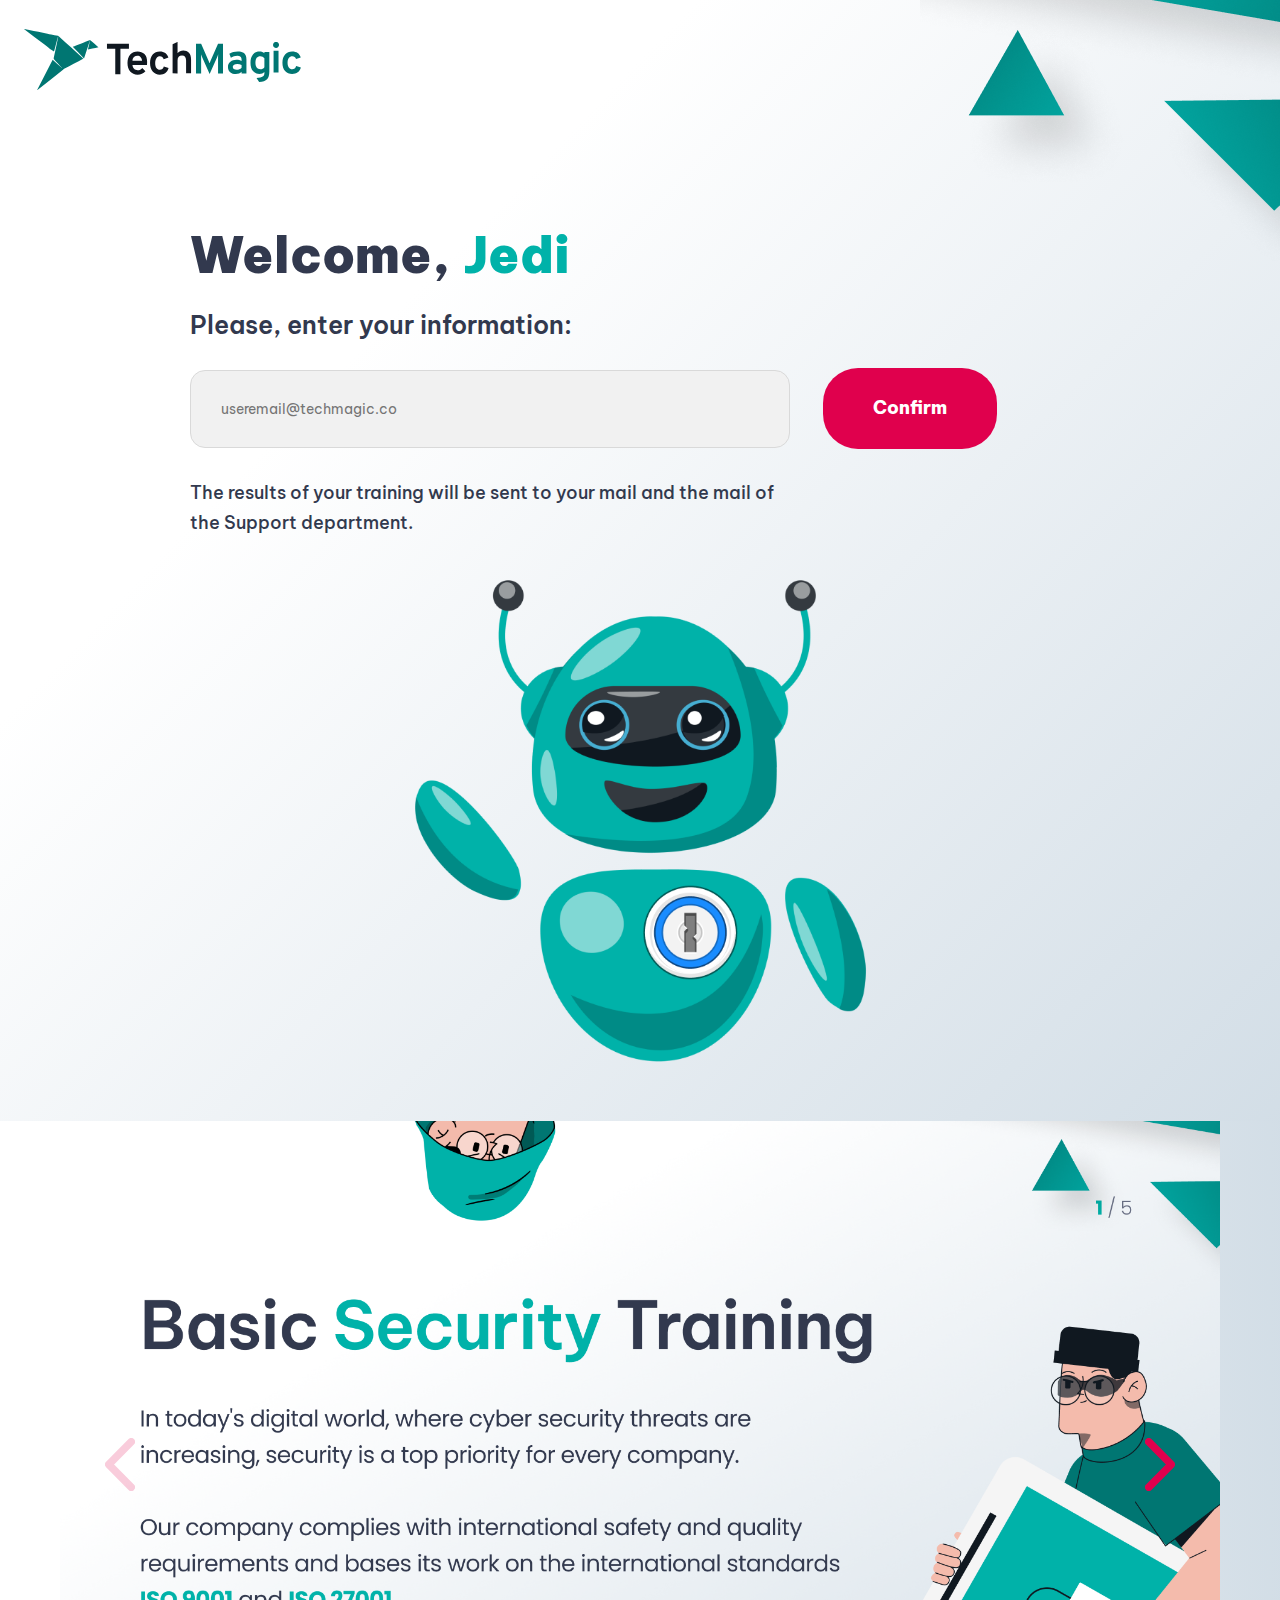
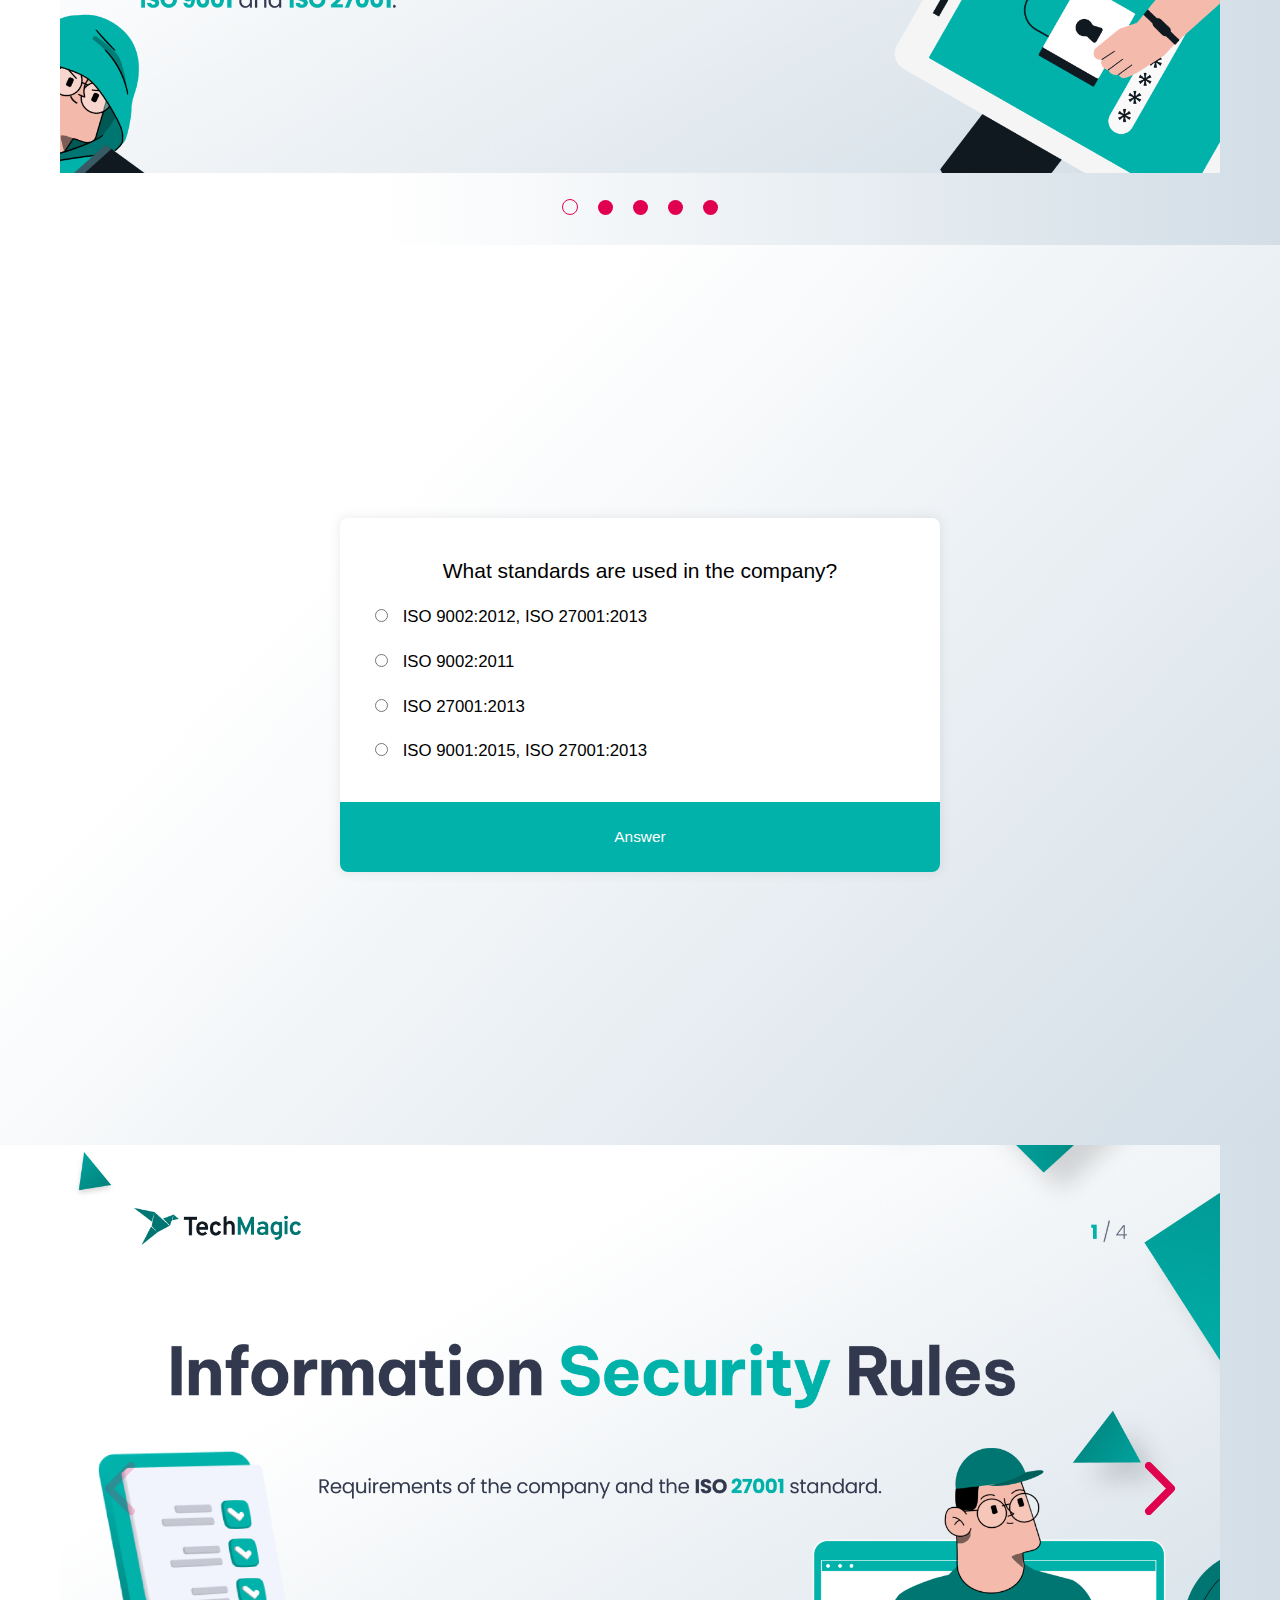
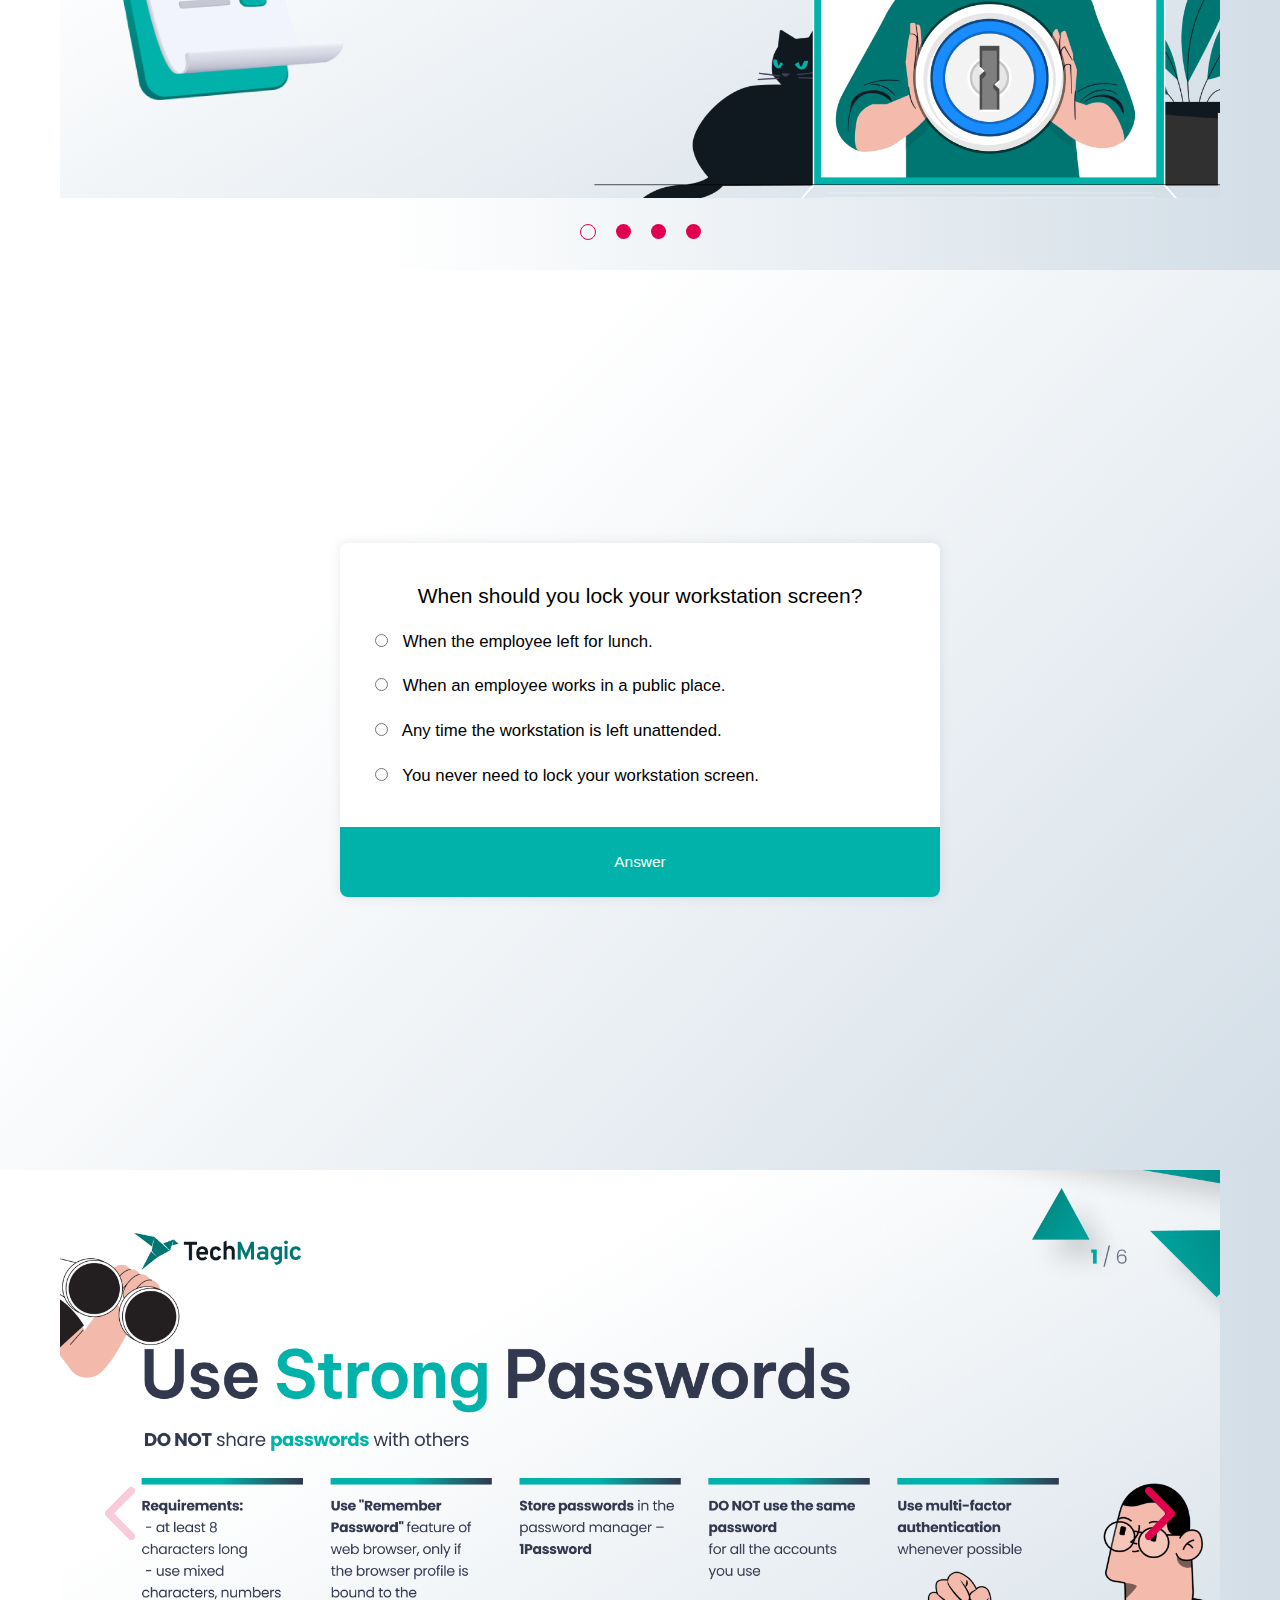
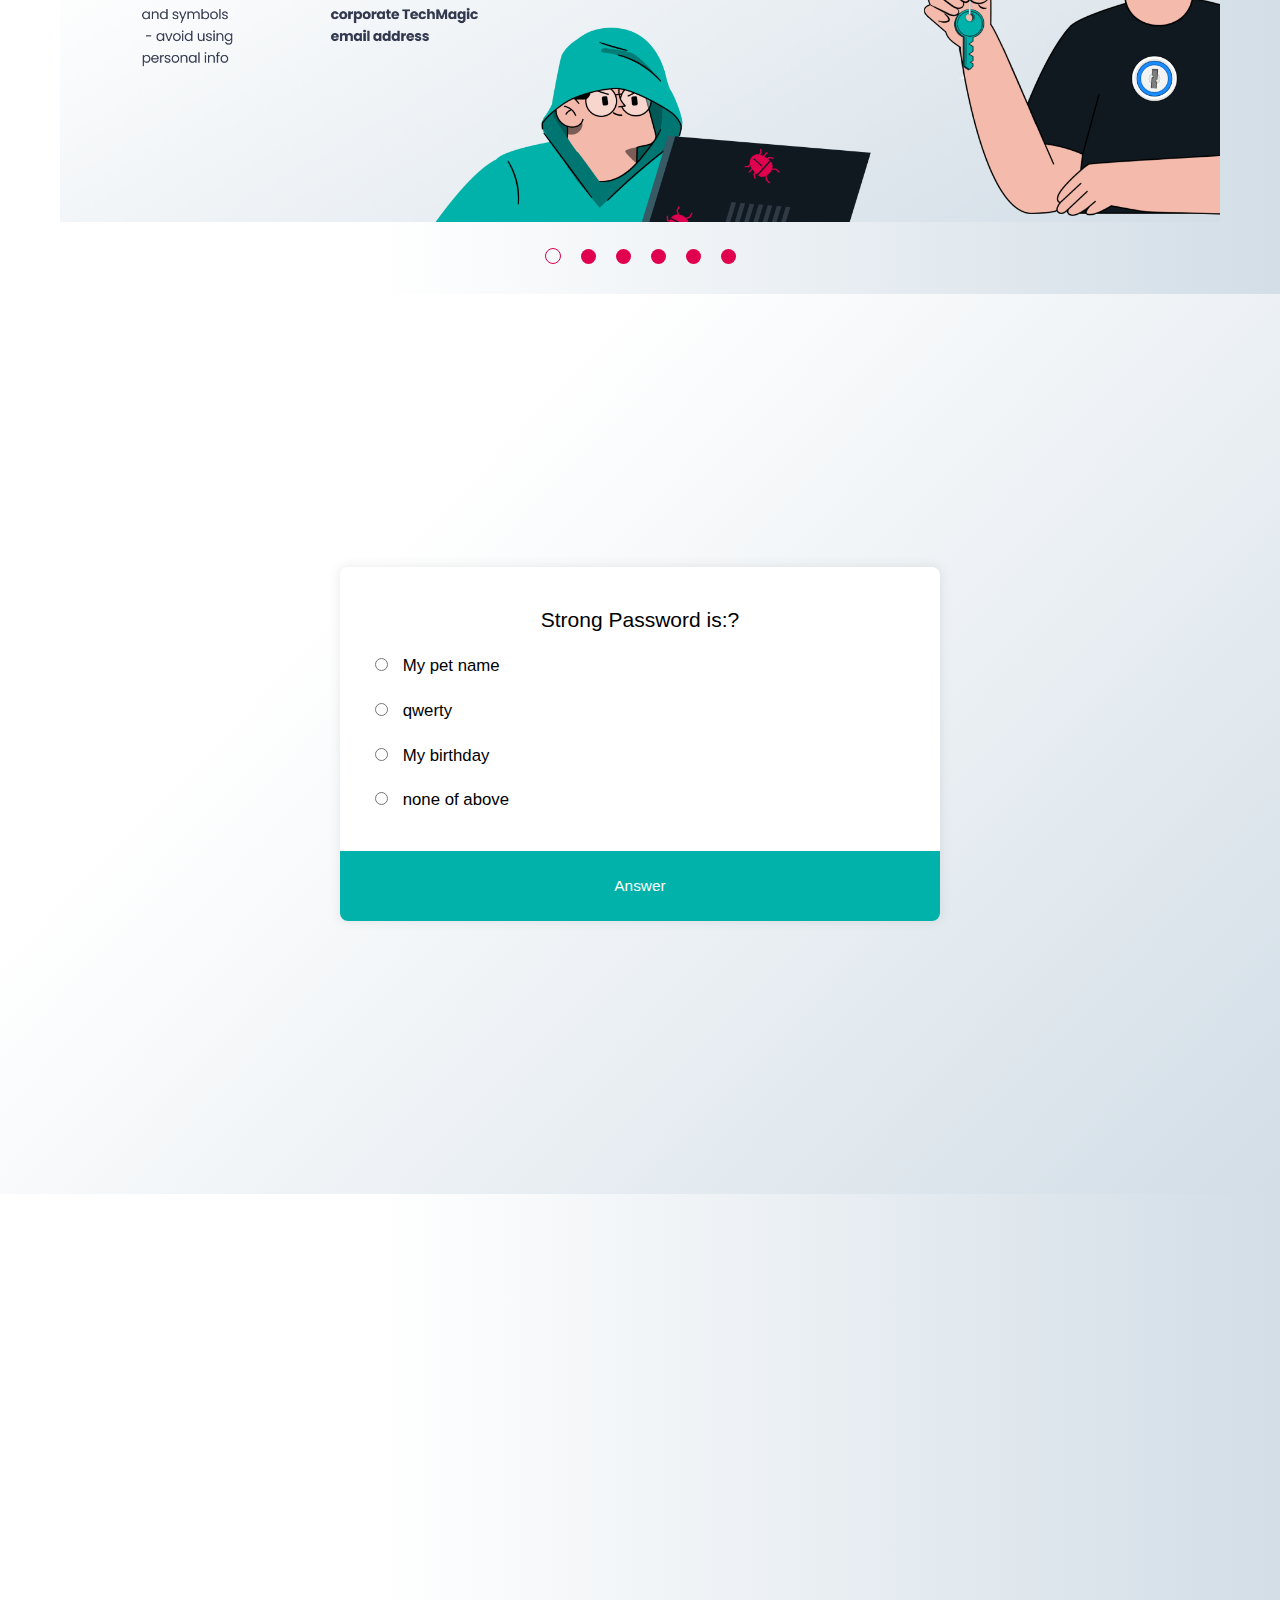
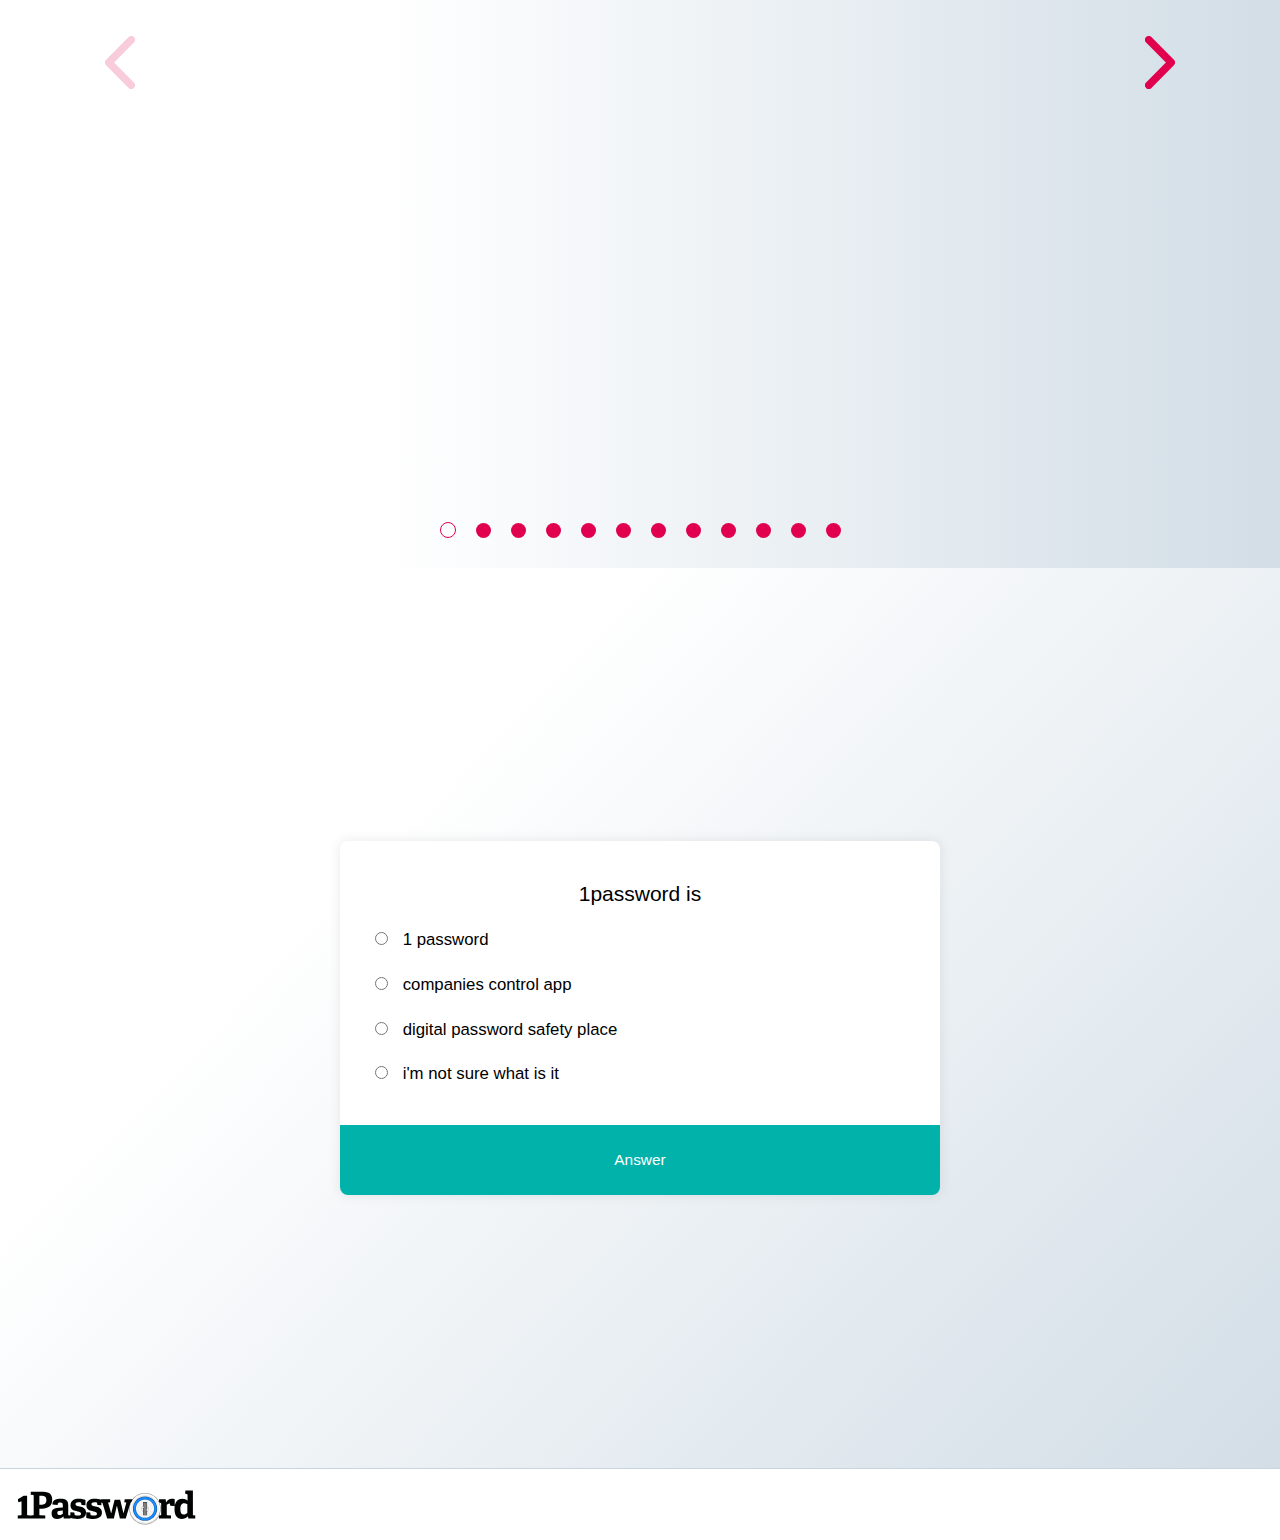
==== index.html @ 48c82f88 "added 1password section and quiz section" ====
<!DOCTYPE html>
<html lang="en">

<head>
  <meta charset="UTF-8">
  <meta name="viewport" content="width=device-width, initial-scale=1.0">
  <!-- <link rel="stylesheet" href="https://unpkg.com/swiper/swiper-bundle.min.css" /> -->
  <!-- <link rel="stylesheet" href="https://cdn.jsdelivr.net/npm/swiper@11/swiper-bundle.min.css" /> -->
  <link rel="stylesheet"
    href="https://fonts.googleapis.com/css2?family=Be+Vietnam+Pro:wght@200;400;600;700;800;900&display=swap">

  <link rel="stylesheet" href="css/normalize.css">
  <link rel="stylesheet" href="css/style.css">
  <title>Basic Security Training</title>
</head>

<body>
  <!-- <header></header> -->

  <section id="section1">
    <!-- Section 1 content goes here -->
    <div class="wrapper">

      <div class="header">
        <img class="logo" src="img/tmlogo.svg" alt="TechMagic logo">
      </div>

      <div class="section1_decor">
        <img class="element" src="img/elements/top_triangles.png" alt="triangle">
      </div>

      <div class="section1__info">

        <div class="section1_form">
          <div class="form__text">
            <h1 class="form__title">Welcome, <span class="form__green">Jedi</span></h1>

            <p class="form__info">Please, enter your information:</p>
          </div>


          <form>
            <!-- <label for="userInput">Enter something:</label> -->
            <input class="form_input" type="text" id="userInput" name="userInput" placeholder="useremail@techmagic.co"
              required>
            <button class="form_btn" type="submit">Confirm</button>

            <div class="form__text">
              <p class="form__info smaller">The results of your training will be sent to your mail and the mail of the
                Support
                department.</p>
            </div>

          </form>
        </div>

        <div class="section1_info_right">
          <img class="robot" src="img/elements/robot.png" alt="Robot">
        </div>

      </div>
    </div>
  </section>

  <section id="section2">
    <!-- Section 2 content goes here -->
    <div class="wrapper">
      <div class="slider">
        <div class="slider__item filter">
          <img data-lazy="img/sliderOne/1_Basic_Security_Training.png" alt="slide 1">
        </div>
        <div class="slider__item">
          <img data-lazy="img/sliderOne/2_BST_Standarts.png" alt="slide 2">
        </div>
        <div class="slider__item filter">
          <img data-lazy="img/sliderOne/3_BST_ISO_9001.png" alt="slide 3">
        </div>
        <div class="slider__item">
          <img data-lazy="img/sliderOne/4_BST_ISO_27001.png" alt="slide 4">
        </div>
        <div class="slider__item">
          <img data-lazy="img/sliderOne/5_BST_ManageEngine.png" alt="slide 5">
        </div>
      </div>
    </div>
  </section>

  <section id="section3">
    <!-- Section 3 content goes here -->

    <div class="section__quiz">
      <div class="quiz" id="quiz">

        <div class="quiz-header" id="header">
          <!-- Заголовок вопроса -->
          <h2 class="title">Loading the question...</h2>

          <!-- Результаты викторины -->
          <h2 class="title">%title%</h2>
          <h3 class="summary">%message%</h3>
          <p class="result">%result%</p>
        </div>

        <ul class="quiz-list" id="list">
          <li>
            <label>
              <input type="radio" class="answer" name="answer" />
              <span>Answer...</span>
            </label>
          </li>
          <li>
            <label>
              <input type="radio" class="answer" name="answer" />
              <span>Answer...</span>
            </label>
          </li>
        </ul>

        <button class="quiz-submit submit" id="submit">Answer</button>
      </div>
    </div>

  </section>

  <section id="section4">
    <!-- Section 4 content goes here -->
    <div class="wrapper">
      <div class="sliderTwo">
        <div class="sliderTwo__item filter">
          <img data-lazy="img/sliderTwo/6_BST_Information_Security_Rules.png" alt="slide 6">
        </div>
        <div class="sliderTwo__item">
          <img data-lazy="img/sliderTwo/7_BST_Workstation_Usage.png" alt="slide 7">
        </div>
        <div class="sliderTwo__item filter">
          <img data-lazy="img/sliderTwo/8_BST_Personal_Device_Usage.png" alt="slide 8">
        </div>
        <div class="sliderTwo__item">
          <img data-lazy="img/sliderTwo/9_BST_Software_Usage.png" alt="slide 9">
        </div>
      </div>
    </div>
  </section>

  <section id="section5">
    <!-- Section 5 content goes here -->

    <div class="section__quizTwo">
      <div class="quizTwo" id="quizTwo">

        <div class="quiz-headerTwo" id="headerTwo">
          <!-- Заголовок вопроса -->
          <h2 class="title">Loading the question...</h2>

          <!-- Результаты викторины -->
          <h2 class="titleTwo">%title%</h2>
          <h3 class="summaryTwo">%message%</h3>
          <p class="resultTwo">%result%</p>
        </div>

        <ul class="quiz-listTwo" id="listTwo">
          <li>
            <label>
              <input type="radio" class="answerTwo" name="answer" />
              <span>Answer...</span>
            </label>
          </li>
          <li>
            <label>
              <input type="radio" class="answerTwo" name="answer" />
              <span>Answer...</span>
            </label>
          </li>
        </ul>

        <button class="quiz-submitTwo submitTwo" id="submitTwo">Answer</button>
      </div>
    </div>
  </section>

  <section id="section6">
    <!-- Section 6 content goes here -->
    <div class="wrapper">
      <div class="sliderThree">
        <div class="sliderThree__item filter">
          <img data-lazy="img/sliderThree/10_BST_Use_Strong_Passwords.png" alt="slide 10">
        </div>
        <div class="sliderThree__item">
          <img data-lazy="img/sliderThree/11_BST_Internet_Usage.png" alt="slide 11">
        </div>
        <div class="sliderThree__item filter">
          <img data-lazy="img/sliderThree/12_BST_Email_Usage.png" alt="slide 12">
        </div>
        <div class="sliderThree__item">
          <img data-lazy="img/sliderThree/13_BST_Fishing.png" alt="slide 13">
        </div>
        <div class="sliderThree__item">
          <img data-lazy="img/sliderThree/14_BST_Information_Classification.png" alt="slide 14">
        </div>
        <div class="sliderThree__item">
          <img data-lazy="img/sliderThree/15_BST_Office&Infrastructure.png" alt="slide 15">
        </div>
      </div>
    </div>
  </section>

  <section id="section7">
    <!-- Section 7 content goes here -->
    <div class="section__quizThree">
      <div class="quizThree" id="quizThree">

        <div class="quiz-headerThree" id="headerThree">
          <!-- Заголовок вопроса -->
          <h2 class="title">Loading the question...</h2>

          <!-- Результаты викторины -->
          <h2 class="titleThree">%title%</h2>
          <h3 class="summaryThree">%message%</h3>
          <p class="resultThree">%result%</p>
        </div>

        <ul class="quiz-listThree" id="listThree">
          <li>
            <label>
              <input type="radio" class="answerThree" name="answer" />
              <span>Answer...</span>
            </label>
          </li>
          <li>
            <label>
              <input type="radio" class="answerThree" name="answer" />
              <span>Answer...</span>
            </label>
          </li>
        </ul>

        <button class="quiz-submitThree submitThree" id="submitThree">Answer</button>
      </div>
    </div>
  </section>

  <section id="section8">
    <!-- Section 8 content goes here -->

    <div class="wrapper">
      <div class="sliderFour">

        <!-- #1 -->
        <div class="sliderFour__item filter">
          <iframe src="https://www.youtube.com/embed/L77-5lylgKU?si=bC9bDBmqRgIVQ0De" title="YouTube video player"
            frameborder="0"
            allow="accelerometer; autoplay; clipboard-write; encrypted-media; gyroscope; picture-in-picture; web-share"
            allowfullscreen></iframe>
        </div>

        <!-- #2 -->
        <div class="sliderFour__item">
          <iframe src="https://www.youtube.com/embed/2DicCPKG9io?si=3bwRBSkvvQ14KCSp" title="YouTube video player"
            frameborder="0"
            allow="accelerometer; autoplay; clipboard-write; encrypted-media; gyroscope; picture-in-picture; web-share"
            allowfullscreen></iframe>
        </div>

        <!-- #3 -->
        <div class="sliderFour__item filter">
          <iframe src="https://www.youtube.com/embed/EgUTZ7FA3Qg?si=cvy8GzpwlFq60oMR" title="YouTube video player"
            frameborder="0"
            allow="accelerometer; autoplay; clipboard-write; encrypted-media; gyroscope; picture-in-picture; web-share"
            allowfullscreen></iframe>
        </div>

        <!-- #4 -->
        <div class="sliderFour__item">
          <iframe width="560" height="315" src="https://www.youtube.com/embed/5314hkcPOJk?si=m4DYyDV_gAB55jVJ"
            title="YouTube video player" frameborder="0"
            allow="accelerometer; autoplay; clipboard-write; encrypted-media; gyroscope; picture-in-picture; web-share"
            allowfullscreen></iframe>
        </div>

        <!-- #5 -->
        <div class="sliderFour__item">
          <iframe width="560" height="315" src="https://www.youtube.com/embed/UBV_yPQ_ERg?si=8Avr74PeHdN1GQea"
            title="YouTube video player" frameborder="0"
            allow="accelerometer; autoplay; clipboard-write; encrypted-media; gyroscope; picture-in-picture; web-share"
            allowfullscreen></iframe>
        </div>

        <!-- #6 -->
        <div class="sliderFour__item">
          <iframe width="560" height="315" src="https://www.youtube.com/embed/_nO1cFSwi9o?si=mT_mOe6BMoVkN0u-"
            title="YouTube video player" frameborder="0"
            allow="accelerometer; autoplay; clipboard-write; encrypted-media; gyroscope; picture-in-picture; web-share"
            allowfullscreen></iframe>
        </div>

        <!-- #7 -->
        <div class="sliderFour__item">
          <iframe width="560" height="315" src="https://www.youtube.com/embed/A89z1evew-w?si=kMcGN-Uf0TINwzA6"
            title="YouTube video player" frameborder="0"
            allow="accelerometer; autoplay; clipboard-write; encrypted-media; gyroscope; picture-in-picture; web-share"
            allowfullscreen></iframe>
        </div>

        <!-- #8 -->
        <div class="sliderFour__item">
          <iframe width="560" height="315" src="https://www.youtube.com/embed/uNEwpYXjzVw?si=9yM8hKHhklsrcEgr"
            title="YouTube video player" frameborder="0"
            allow="accelerometer; autoplay; clipboard-write; encrypted-media; gyroscope; picture-in-picture; web-share"
            allowfullscreen></iframe>
        </div>

        <!-- #9 -->
        <div class="sliderFour__item">
          <iframe width="560" height="315" src="https://www.youtube.com/embed/KezXbzRdYb8?si=YAvJ5WPWgmuIrvLd"
            title="YouTube video player" frameborder="0"
            allow="accelerometer; autoplay; clipboard-write; encrypted-media; gyroscope; picture-in-picture; web-share"
            allowfullscreen></iframe>
        </div>


        <!-- #10 -->
        <div class="sliderFour__item">
          <iframe width="560" height="315" src="https://www.youtube.com/embed/U-S9EMCc920?si=sAUTnugvRH9NRPlP"
            title="YouTube video player" frameborder="0"
            allow="accelerometer; autoplay; clipboard-write; encrypted-media; gyroscope; picture-in-picture; web-share"
            allowfullscreen></iframe>
        </div>

        <!-- #11 -->
        <div class="sliderFour__item">
          <iframe width="560" height="315" src="https://www.youtube.com/embed/JwgE3Mt-XDs?si=Hgh2Rn9ZscxAUinY"
            title="YouTube video player" frameborder="0"
            allow="accelerometer; autoplay; clipboard-write; encrypted-media; gyroscope; picture-in-picture; web-share"
            allowfullscreen></iframe>
        </div>

        <!-- #12 -->
        <div class="sliderFour__item">
          <iframe width="560" height="315" src="https://www.youtube.com/embed/EPhPvPbVVCo?si=LPGqrf4RMmDcDd4b"
            title="YouTube video player" frameborder="0"
            allow="accelerometer; autoplay; clipboard-write; encrypted-media; gyroscope; picture-in-picture; web-share"
            allowfullscreen></iframe>
        </div>

      </div>
    </div>
  </section>

  <section id="section9">
    <!-- Section 9 content goes here -->
    <div class="section__quizFour">
      <div class="quizFour" id="quizFour">

        <div class="quiz-headerFour" id="headerFour">
          <!-- Заголовок вопроса -->
          <h2 class="title">Loading the question...</h2>

          <!-- Результаты викторины -->
          <h2 class="titleFour">%title%</h2>
          <h3 class="summaryFour">%message%</h3>
          <p class="resultFour">%result%</p>
        </div>

        <ul class="quiz-listFour" id="listFour">
          <li>
            <label>
              <input type="radio" class="answerFour" name="answer" />
              <span>Answer...</span>
            </label>
          </li>
          <li>
            <label>
              <input type="radio" class="answerFour" name="answer" />
              <span>Answer...</span>
            </label>
          </li>
        </ul>

        <button class="quiz-submitFour submitFour" id="submitFour">Answer</button>
      </div>
    </div>
  </section>

  <section id="section10">
    <!-- Section 10 content goes here -->
  </section>

  <footer>
    <div class="container">
      <div class="footer">
        <img class="passwordlogo" src="img/1password_logo.svg" alt="1password logo">
      </div>
    </div>

  </footer>


  <!-- Подключаем jQuery -->
  <script src="https://code.jquery.com/jquery-3.4.1.min.js"></script>
  <!-- Подключаем слайдер Slick -->
  <script src="js/slick.min.js"></script>
  <!-- Подключаем файл скриптов -->
  <script src="js/quiz.js"></script>
  <script src="js/quizTwo.js"></script>
  <script src="js/quizThree.js"></script>
  <script src="js/quizFour.js"></script>
  <script src="js/script.js"></script>
  <!-- <script src="js/main.js"></script> -->
</body>

</html>
---- css/style.css ----
/* @import url("https://fonts.googleapis.com/css2?family=Noto+Sans:wght@400;700&display=swap"); */

/*Обнуление*/
*,
*:before,
*:after {
  padding: 0;
  margin: 0;
  border: 0;
  box-sizing: border-box;
}

/*Стили для демонстрации*/
html,
body {
  height: 100%;
  background-color: #333;
  font-family: Arial, "Helvetica Neue", Helvetica, sans-serif;
  color: #fff;
  font-size: 25px;
}

.wrapper {
  height: 100%;
  /* padding: 50px; */
  /* display: flex;
    justify-content: center;
    align-items: center; */
}


/* Обнулення */

*,
*::before,
*::after {
  padding: 0;
  margin: 0;
  border: 0;
  box-sizing: border-box;
}

a {
  text-decoration: none;
}

ul,
ol,
li {
  list-style: none;
}

img {
  vertical-align: top;
}

h1,
h2,
h3,
h4,
h5,
h6 {
  font-weight: inherit;
  font-size: inherit;
}

html,
body {
  height: 100%;
  line-height: 1;
  font-size: 14px;
  background-color: #fff;
  /* font-family: Arial, "Helvetica Neue", Helvetica, sans-serif; */
  font-family: 'Be Vietnam Pro', sans-serif;
}


.wrapper {
  /* padding: 30px; */
  min-height: 100%;
}


/* .wrapper {
  max-width: 1200px;
  width: 100%;
  margin: 0 auto;
} */



.header {
  margin-bottom: 100px;
}

.logo {
  width: 301px;
  height: 76px;
}

#section1 {
  position: relative;
  min-height: 100vh;

  /* height: 100%; */
  padding: 20px 20px 50px 20px;
  margin: 0 auto;
  /* background-color: #f0f0f0; */
  background: linear-gradient(134deg, #FFF 29.52%, #C7D5E0 118.05%);
}

#section2,
#section4,
#section6,
#section8 {
  background: linear-gradient(90deg, #FFF 29.52%, #C7D5E0 118.05%);
  padding-bottom: 30px;
}

.section1_decor {
  position: absolute;
  top: 0;
  right: 0;
  max-width: 360px;
  height: 261px
}

.section1__info {
  /* padding-top: 30px; */
  display: flex;
  justify-content: space-around;
  flex-wrap: wrap;
  min-height: 100%;
  /* padding-bottom: 50px; */

}

.section1_info_right {
  max-width: 460px;
  width: 100%;
  /* height: 100%; */
}

.section1_form {
  max-width: 900px;
  width: 100%;
  /* margin-bottom: 20px; */
}

.robot {
  width: 100%;
  height: 100%;
  object-fit: cover;
}

.form__text {
  font-size: 50px;
  font-family: 'Be Vietnam Pro', sans-serif;
  font-weight: 900;
  color: #32394E;
  margin-bottom: 30px;
}

.form__info {
  font-size: 25px;
  font-weight: 600;
  color: #32394E;
  max-width: 700px;
}

.form__green {
  color: #00B2A9;
}

.form_input {
  max-width: 600px;
  width: 100%;
  padding: 30px 30px;
  background-color: #F1F1F1;
  border: 1px solid #D9D9D9;
  border-radius: 15px;
  margin-right: 30px;
  margin-bottom: 30px;
}

.form_btn {
  background-color: #E0004D;
  color: #fff;
  padding: 30px 50px;
  border-radius: 35px;
  border: none;
  font-weight: 800;
  font-size: 18px;
}

.form_btn:hover {
  cursor: pointer;
}

.smaller {
  font-size: 18px;
  line-height: 30px;
  font-weight: 500;
  color: #32394E;
  max-width: 600px;
}

footer {
  border-top: 1px solid #C7D5E0;
}

.passwordlogo {
  width: 213px;
  height: 71px;
}


@media (max-width:767px) {
  .wrapper {
    padding: 50px 10px;
  }
}

/* Основные стили */

/* Слайдер */
.slick-slider {
  min-width: 0;
}

/* Ограничивающая оболочка */
.slick-list {
  overflow: hidden;
}

/* Лента слайдов */
.slick-track {
  display: flex;
  align-items: flex-start;
  margin-bottom: 12px;
}

/* Слайд */
.slick-slide {
  margin-bottom: 10px;
}

/* Слайд активный */
.slick-slide.slick-active {}

/* Слайд основной */
.slick-slide.slick-current {}

/* Слайд по центру */
.slick-slide.slick-center {}

/* Стрелка */
.slick-arrow {}

/* Стрелка влево */
.slick-arrow.slick-prev {}

/* Стрелка вправо */
.slick-arrow.slick-next {}

/* Стрелка не активная */
.slick-arrow.slick-disabled {}

/* Точки */
.slick-dots {}

.slick-dots li {}

.slick-dots button {}

/* Конкретный слайдер .slider*/
.slider {
  position: relative;
  padding: 0px 60px;
}

@media (max-width:767px) {
  .slider {
    padding: 0px 40px;
  }
}


.slider .slick-arrow {
  position: absolute;
  top: 50%;
  margin: -30px 0px 0px 0px;
  z-index: 10;
  font-size: 0;
  width: 30px;
  height: 60px;
}

.slider .slick-arrow.slick-prev {
  left: 105px;
  background: url('../img/sl-arrow_l.svg') 0 0 / 100% no-repeat;
}

.slider .slick-arrow.slick-next {
  right: 105px;
  background: url('../img/sl-arrow_r.svg') 0 0 / 100% no-repeat;
}

.slider .slick-arrow.slick-disabled {
  opacity: 0.2;
}


.slider .slick-dots {
  display: flex;
  align-items: center;
  justify-content: center;
}


.slider .slick-dots li {
  list-style: none;
  margin: 0px 10px;
}


.slider .slick-dots button {
  font-size: 0;
  width: 15px;
  height: 15px;
  background-color: #E0004D;
  border-radius: 50%;
}


.slider .slick-dots li.slick-active button {
  background-color: transparent;
  width: 16px;
  height: 16px;
  border: 1px solid #E0004D;
}

.slider__item {
  /* padding: 0px 15px; */
  /* transition: all 0.3s ease 0s; */
  text-align: center;
}


.slider__item img {
  max-width: 100%;
}

.slider__item.slick-center {}




/* Конкретный слайдер .sliderTwo*/
.sliderTwo {
  position: relative;
  padding: 0px 60px;
}

@media (max-width:767px) {
  .sliderTwo {
    padding: 0px 40px;
  }
}


.sliderTwo .slick-arrow {
  position: absolute;
  top: 50%;
  margin: -30px 0px 0px 0px;
  z-index: 10;
  font-size: 0;
  width: 30px;
  height: 60px;
}

.sliderTwo .slick-arrow.slick-prev {
  left: 105px;
  background: url('../img/sl-arrow_l.svg') 0 0 / 100% no-repeat;
}

.sliderTwo .slick-arrow.slick-next {
  right: 105px;
  background: url('../img/sl-arrow_r.svg') 0 0 / 100% no-repeat;
}

.sliderTwo .slick-arrow.slick-disabled {
  opacity: 0.2;
}


.sliderTwo .slick-dots {
  display: flex;
  align-items: center;
  justify-content: center;
}


.sliderTwo .slick-dots li {
  list-style: none;
  margin: 0px 10px;
}


.sliderTwo .slick-dots button {
  font-size: 0;
  width: 15px;
  height: 15px;
  background-color: #E0004D;
  border-radius: 50%;
}


.sliderTwo .slick-dots li.slick-active button {
  background-color: transparent;
  width: 16px;
  height: 16px;
  border: 1px solid #E0004D;
}

.sliderTwo__item {
  /* padding: 0px 15px; */
  /* transition: all 0.3s ease 0s; */
  text-align: center;
}


.sliderTwo__item img {
  max-width: 100%;
}

.sliderTwo__item.slick-center {}


/* Конкретный слайдер .sliderThree*/
.sliderThree {
  position: relative;
  padding: 0px 60px;
}

@media (max-width:767px) {
  .sliderTwo {
    padding: 0px 40px;
  }
}


.sliderThree .slick-arrow {
  position: absolute;
  top: 50%;
  margin: -30px 0px 0px 0px;
  z-index: 10;
  font-size: 0;
  width: 30px;
  height: 60px;
}

.sliderThree .slick-arrow.slick-prev {
  left: 105px;
  background: url('../img/sl-arrow_l.svg') 0 0 / 100% no-repeat;
}

.sliderThree .slick-arrow.slick-next {
  right: 105px;
  background: url('../img/sl-arrow_r.svg') 0 0 / 100% no-repeat;
}

.sliderThree .slick-arrow.slick-disabled {
  opacity: 0.2;
}


.sliderThree .slick-dots {
  display: flex;
  align-items: center;
  justify-content: center;
}


.sliderThree .slick-dots li {
  list-style: none;
  margin: 0px 10px;
}


.sliderThree .slick-dots button {
  font-size: 0;
  width: 15px;
  height: 15px;
  background-color: #E0004D;
  border-radius: 50%;
}


.sliderThree .slick-dots li.slick-active button {
  background-color: transparent;
  width: 16px;
  height: 16px;
  border: 1px solid #E0004D;
}

.sliderThree__item {
  /* padding: 0px 15px; */
  /* transition: all 0.3s ease 0s; */
  text-align: center;
}


.sliderThree__item img {
  max-width: 100%;
}

.sliderThree__item.slick-center {}



/* Конкретный слайдер .sliderFour*/
.sliderFour {
  position: relative;
  padding: 0px 60px;
}

@media (max-width:767px) {
  .sliderFour {
    padding: 0px 40px;
  }
}


.sliderFour .slick-arrow {
  position: absolute;
  top: 50%;
  margin: -30px 0px 0px 0px;
  z-index: 10;
  font-size: 0;
  width: 30px;
  height: 60px;
}

.sliderFour .slick-arrow.slick-prev {
  left: 105px;
  background: url('../img/sl-arrow_l.svg') 0 0 / 100% no-repeat;
}

.sliderFour .slick-arrow.slick-next {
  right: 105px;
  background: url('../img/sl-arrow_r.svg') 0 0 / 100% no-repeat;
}

.sliderFour .slick-arrow.slick-disabled {
  opacity: 0.2;
}


.sliderFour .slick-dots {
  display: flex;
  align-items: center;
  justify-content: center;
}


.sliderFour .slick-dots li {
  list-style: none;
  margin: 0px 10px;
}


.sliderFour .slick-dots button {
  font-size: 0;
  width: 15px;
  height: 15px;
  background-color: #E0004D;
  border-radius: 50%;
}


.sliderFour .slick-dots li.slick-active button {
  background-color: transparent;
  width: 16px;
  height: 16px;
  border: 1px solid #E0004D;
}

.sliderFour__item {
  /* padding: 0px 0px 15px 0px; */
  /* transition: all 0.3s ease 0s; */
  text-align: center;
}


.sliderFour__item img {
  max-width: 100%;
}

.sliderFour__item.slick-center {}



/*Styles for quiz section*/
.section__quiz {
  font-family: "Noto Sans", sans-serif;
  font-size: 16px;
  /* https://cssgradient.io/gradient-backgrounds/ */
  color: #000;
  color: #000;
  background: #c6ffdd;
  /* background: linear-gradient(to right, #f7797d, #fbd786, #c6ffdd); */
  /* background: linear-gradient(to right, #c6ffdd, #fbd786, #c6ffdd); */
  background: linear-gradient(134deg, #FFF 29.52%, #C7D5E0 118.05%);

  display: flex;
  justify-content: center;
  align-items: center;
  height: 100vh;
}

.quiz {
  position: relative;
  padding: 2rem 2rem calc(2rem + 70px);

  background-color: #fff;
  border-radius: 8px;
  box-shadow: 0 0 10px 2px rgba(100, 100, 100, 0.1);
  width: 600px;
  max-width: 95vw;
  overflow: hidden;
}

.title {
  font-size: 1.5rem;
  padding: 1rem 0;
  text-align: center;
  margin: 0;
}

.summary {
  text-align: center;
  margin: 0.5rem 0 1rem;
  font-size: 1.2rem;
  font-weight: 400;
}

.result {
  text-align: center;
  font-size: 1.2rem;
  font-weight: 700;
}

.quiz-list {
  list-style-type: none;
  padding: 0;
}

.quiz-list li {
  font-size: 1.2rem;
}

.quiz-list label {
  cursor: pointer;
  width: 100%;
  display: block;
  padding: 1rem 0.5rem;
}

.quiz-list label:hover {
  background-color: seashell;
}

.quiz-list label.correct {
  color: rgb(36, 144, 77);
  font-weight: bold;
}

.quiz-list label.disabled {
  cursor: no-drop;
}

.quiz-list label.disabled:hover {
  cursor: no-drop;
  background-color: transparent;
}

.quiz-list label.wrong {
  color: rgb(218, 59, 59);
  font-weight: bold;
}

.quiz-list input[type="radio"] {
  margin-right: 10px;
}

.quiz-submit {
  position: absolute;
  left: 0;
  right: 0;
  bottom: 0;
  height: 70px;
  line-height: 70px;
}

.submit {
  background-color: #00B2A9;
  color: #fff;
  border: none;
  display: block;
  width: 100%;
  cursor: pointer;
  font-size: 1.1rem;
  font-family: inherit;

}

.submit:hover {
  background-color: #1DA7A0;
}

.submit:focus {
  outline: none;
  background-color: #078680;
}

.submit.next {
  background-color: #000000;
}

.submit.next:hover {
  background-color: #222222;
}

.submit.next:focus {
  outline: none;
  background-color: #444444;
}

.quiz-list.shake {
  animation: shake 0.82s cubic-bezier(0.36, 0.07, 0.19, 0.97) both;
  transform: translate3d(0, 0, 0);
  backface-visibility: hidden;
  perspective: 1000px;
  color: #94ca00;
}

@keyframes shake {

  10%,
  90% {
    transform: translate3d(-1px, 0, 0);
  }

  20%,
  80% {
    transform: translate3d(2px, 0, 0);
  }

  30%,
  50%,
  70% {
    transform: translate3d(-4px, 0, 0);
  }

  40%,
  60% {
    transform: translate3d(4px, 0, 0);
  }
}

/*Styles for quizTwo section*/
.section__quizTwo {
  font-family: "Noto Sans", sans-serif;
  font-size: 16px;
  /* https://cssgradient.io/gradient-backgrounds/ */
  color: #000;
  color: #000;
  background: #c6ffdd;
  /* background: linear-gradient(to right, #f7797d, #fbd786, #c6ffdd); */
  /* background: linear-gradient(to right, #c6ffdd, #fbd786, #c6ffdd); */
  background: linear-gradient(134deg, #FFF 29.52%, #C7D5E0 118.05%);

  display: flex;
  justify-content: center;
  align-items: center;
  height: 100vh;
}

.quizTwo {
  position: relative;
  padding: 2rem 2rem calc(2rem + 70px);

  background-color: #fff;
  border-radius: 8px;
  box-shadow: 0 0 10px 2px rgba(100, 100, 100, 0.1);
  width: 600px;
  max-width: 95vw;
  overflow: hidden;
}

.titleTwo {
  font-size: 1.5rem;
  padding: 1rem 0;
  text-align: center;
  margin: 0;
}

.summaryTwo {
  text-align: center;
  margin: 0.5rem 0 1rem;
  font-size: 1.2rem;
  font-weight: 400;
}

.resultTwo {
  text-align: center;
  font-size: 1.2rem;
  font-weight: 700;
}

.quiz-listTwo {
  list-style-type: none;
  padding: 0;
}

.quiz-listTwo li {
  font-size: 1.2rem;
}

.quiz-listTwo label {
  cursor: pointer;
  width: 100%;
  display: block;
  padding: 1rem 0.5rem;
}

.quiz-listTwo label:hover {
  background-color: seashell;
}

.quiz-listTwo label.correct {
  color: rgb(36, 144, 77);
  font-weight: bold;
}

.quiz-listTwo label.disabled {
  cursor: no-drop;
}

.quiz-listTwo label.disabled:hover {
  cursor: no-drop;
  background-color: transparent;
}

.quiz-listTwo label.wrong {
  color: rgb(218, 59, 59);
  font-weight: bold;
}

.quiz-listTwo input[type="radio"] {
  margin-right: 10px;
}

.quiz-submitTwo {
  position: absolute;
  left: 0;
  right: 0;
  bottom: 0;
  height: 70px;
  line-height: 70px;
}

.submitTwo {
  background-color: #00B2A9;
  color: #fff;
  border: none;
  display: block;
  width: 100%;
  cursor: pointer;
  font-size: 1.1rem;
  font-family: inherit;

}

.submitTwo:hover {
  background-color: #1DA7A0;
}

.submitTwo:focus {
  outline: none;
  background-color: #078680;
}

.submitTwo.next {
  background-color: #000000;
}

.submitTwo.next:hover {
  background-color: #222222;
}

.submitTwo.next:focus {
  outline: none;
  background-color: #444444;
}

.quiz-listTwo.shake {
  animation: shake 0.82s cubic-bezier(0.36, 0.07, 0.19, 0.97) both;
  transform: translate3d(0, 0, 0);
  backface-visibility: hidden;
  perspective: 1000px;
  color: #94ca00;
}

@keyframes shake {

  10%,
  90% {
    transform: translate3d(-1px, 0, 0);
  }

  20%,
  80% {
    transform: translate3d(2px, 0, 0);
  }

  30%,
  50%,
  70% {
    transform: translate3d(-4px, 0, 0);
  }

  40%,
  60% {
    transform: translate3d(4px, 0, 0);
  }
}



/*Styles for quizThree section*/
.section__quizThree {
  font-family: "Noto Sans", sans-serif;
  font-size: 16px;
  /* https://cssgradient.io/gradient-backgrounds/ */
  color: #000;
  color: #000;
  background: #c6ffdd;
  /* background: linear-gradient(to right, #f7797d, #fbd786, #c6ffdd); */
  /* background: linear-gradient(to right, #c6ffdd, #fbd786, #c6ffdd); */
  background: linear-gradient(134deg, #FFF 29.52%, #C7D5E0 118.05%);

  display: flex;
  justify-content: center;
  align-items: center;
  height: 100vh;
}

.quizThree {
  position: relative;
  padding: 2rem 2rem calc(2rem + 70px);

  background-color: #fff;
  border-radius: 8px;
  box-shadow: 0 0 10px 2px rgba(100, 100, 100, 0.1);
  width: 600px;
  max-width: 95vw;
  overflow: hidden;
}

.titleThree {
  font-size: 1.5rem;
  padding: 1rem 0;
  text-align: center;
  margin: 0;
}

.summaryThree {
  text-align: center;
  margin: 0.5rem 0 1rem;
  font-size: 1.2rem;
  font-weight: 400;
}

.resultThree {
  text-align: center;
  font-size: 1.2rem;
  font-weight: 700;
}

.quiz-listThree {
  list-style-type: none;
  padding: 0;
}

.quiz-listThree li {
  font-size: 1.2rem;
}

.quiz-listThree label {
  cursor: pointer;
  width: 100%;
  display: block;
  padding: 1rem 0.5rem;
}

.quiz-listThree label:hover {
  background-color: seashell;
}

.quiz-listThree label.correct {
  color: rgb(36, 144, 77);
  font-weight: bold;
}

.quiz-listThree label.disabled {
  cursor: no-drop;
}

.quiz-listThree label.disabled:hover {
  cursor: no-drop;
  background-color: transparent;
}

.quiz-listThree label.wrong {
  color: rgb(218, 59, 59);
  font-weight: bold;
}

.quiz-listThree input[type="radio"] {
  margin-right: 10px;
}

.quiz-submitThree {
  position: absolute;
  left: 0;
  right: 0;
  bottom: 0;
  height: 70px;
  line-height: 70px;
}

.submitThree {
  background-color: #00B2A9;
  color: #fff;
  border: none;
  display: block;
  width: 100%;
  cursor: pointer;
  font-size: 1.1rem;
  font-family: inherit;

}

.submitThree:hover {
  background-color: #1DA7A0;
}

.submitThree:focus {
  outline: none;
  background-color: #078680;
}

.submitThree.next {
  background-color: #000000;
}

.submitThree.next:hover {
  background-color: #222222;
}

.submitThree.next:focus {
  outline: none;
  background-color: #444444;
}

.quiz-listThree.shake {
  animation: shake 0.82s cubic-bezier(0.36, 0.07, 0.19, 0.97) both;
  transform: translate3d(0, 0, 0);
  backface-visibility: hidden;
  perspective: 1000px;
  color: #94ca00;
}

@keyframes shake {

  10%,
  90% {
    transform: translate3d(-1px, 0, 0);
  }

  20%,
  80% {
    transform: translate3d(2px, 0, 0);
  }

  30%,
  50%,
  70% {
    transform: translate3d(-4px, 0, 0);
  }

  40%,
  60% {
    transform: translate3d(4px, 0, 0);
  }
}


/* Styles for Video from YouTube */

iframe {
  width: 100%;
  height: 100vh;
}



/*Styles for quizFour section*/
.section__quizFour {
  font-family: "Noto Sans", sans-serif;
  font-size: 16px;
  /* https://cssgradient.io/gradient-backgrounds/ */
  color: #000;
  color: #000;
  background: #c6ffdd;
  /* background: linear-gradient(to right, #f7797d, #fbd786, #c6ffdd); */
  /* background: linear-gradient(to right, #c6ffdd, #fbd786, #c6ffdd); */
  background: linear-gradient(134deg, #FFF 29.52%, #C7D5E0 118.05%);

  display: flex;
  justify-content: center;
  align-items: center;
  height: 100vh;
}

.quizFour {
  position: relative;
  padding: 2rem 2rem calc(2rem + 70px);

  background-color: #fff;
  border-radius: 8px;
  box-shadow: 0 0 10px 2px rgba(100, 100, 100, 0.1);
  width: 600px;
  max-width: 95vw;
  overflow: hidden;
}

.titleFour {
  font-size: 1.5rem;
  padding: 1rem 0;
  text-align: center;
  margin: 0;
}

.summaryFour {
  text-align: center;
  margin: 0.5rem 0 1rem;
  font-size: 1.2rem;
  font-weight: 400;
}

.resultFour {
  text-align: center;
  font-size: 1.2rem;
  font-weight: 700;
}

.quiz-listFour {
  list-style-type: none;
  padding: 0;
}

.quiz-listFour li {
  font-size: 1.2rem;
}

.quiz-listFour label {
  cursor: pointer;
  width: 100%;
  display: block;
  padding: 1rem 0.5rem;
}

.quiz-listFour label:hover {
  background-color: seashell;
}

.quiz-listFour label.correct {
  color: rgb(36, 144, 77);
  font-weight: bold;
}

.quiz-listFour label.disabled {
  cursor: no-drop;
}

.quiz-listFour label.disabled:hover {
  cursor: no-drop;
  background-color: transparent;
}

.quiz-listFour label.wrong {
  color: rgb(218, 59, 59);
  font-weight: bold;
}

.quiz-listFour input[type="radio"] {
  margin-right: 10px;
}

.quiz-submitFour {
  position: absolute;
  left: 0;
  right: 0;
  bottom: 0;
  height: 70px;
  line-height: 70px;
}

.submitFour {
  background-color: #00B2A9;
  color: #fff;
  border: none;
  display: block;
  width: 100%;
  cursor: pointer;
  font-size: 1.1rem;
  font-family: inherit;

}

.submitFour:hover {
  background-color: #1DA7A0;
}

.submitFour:focus {
  outline: none;
  background-color: #078680;
}

.submitFour.next {
  background-color: #000000;
}

.submitFour.next:hover {
  background-color: #222222;
}

.submitFour.next:focus {
  outline: none;
  background-color: #444444;
}

.quiz-listFour.shake {
  animation: shake 0.82s cubic-bezier(0.36, 0.07, 0.19, 0.97) both;
  transform: translate3d(0, 0, 0);
  backface-visibility: hidden;
  perspective: 1000px;
  color: #94ca00;
}

@keyframes shake {

  10%,
  90% {
    transform: translate3d(-1px, 0, 0);
  }

  20%,
  80% {
    transform: translate3d(2px, 0, 0);
  }

  30%,
  50%,
  70% {
    transform: translate3d(-4px, 0, 0);
  }

  40%,
  60% {
    transform: translate3d(4px, 0, 0);
  }
}
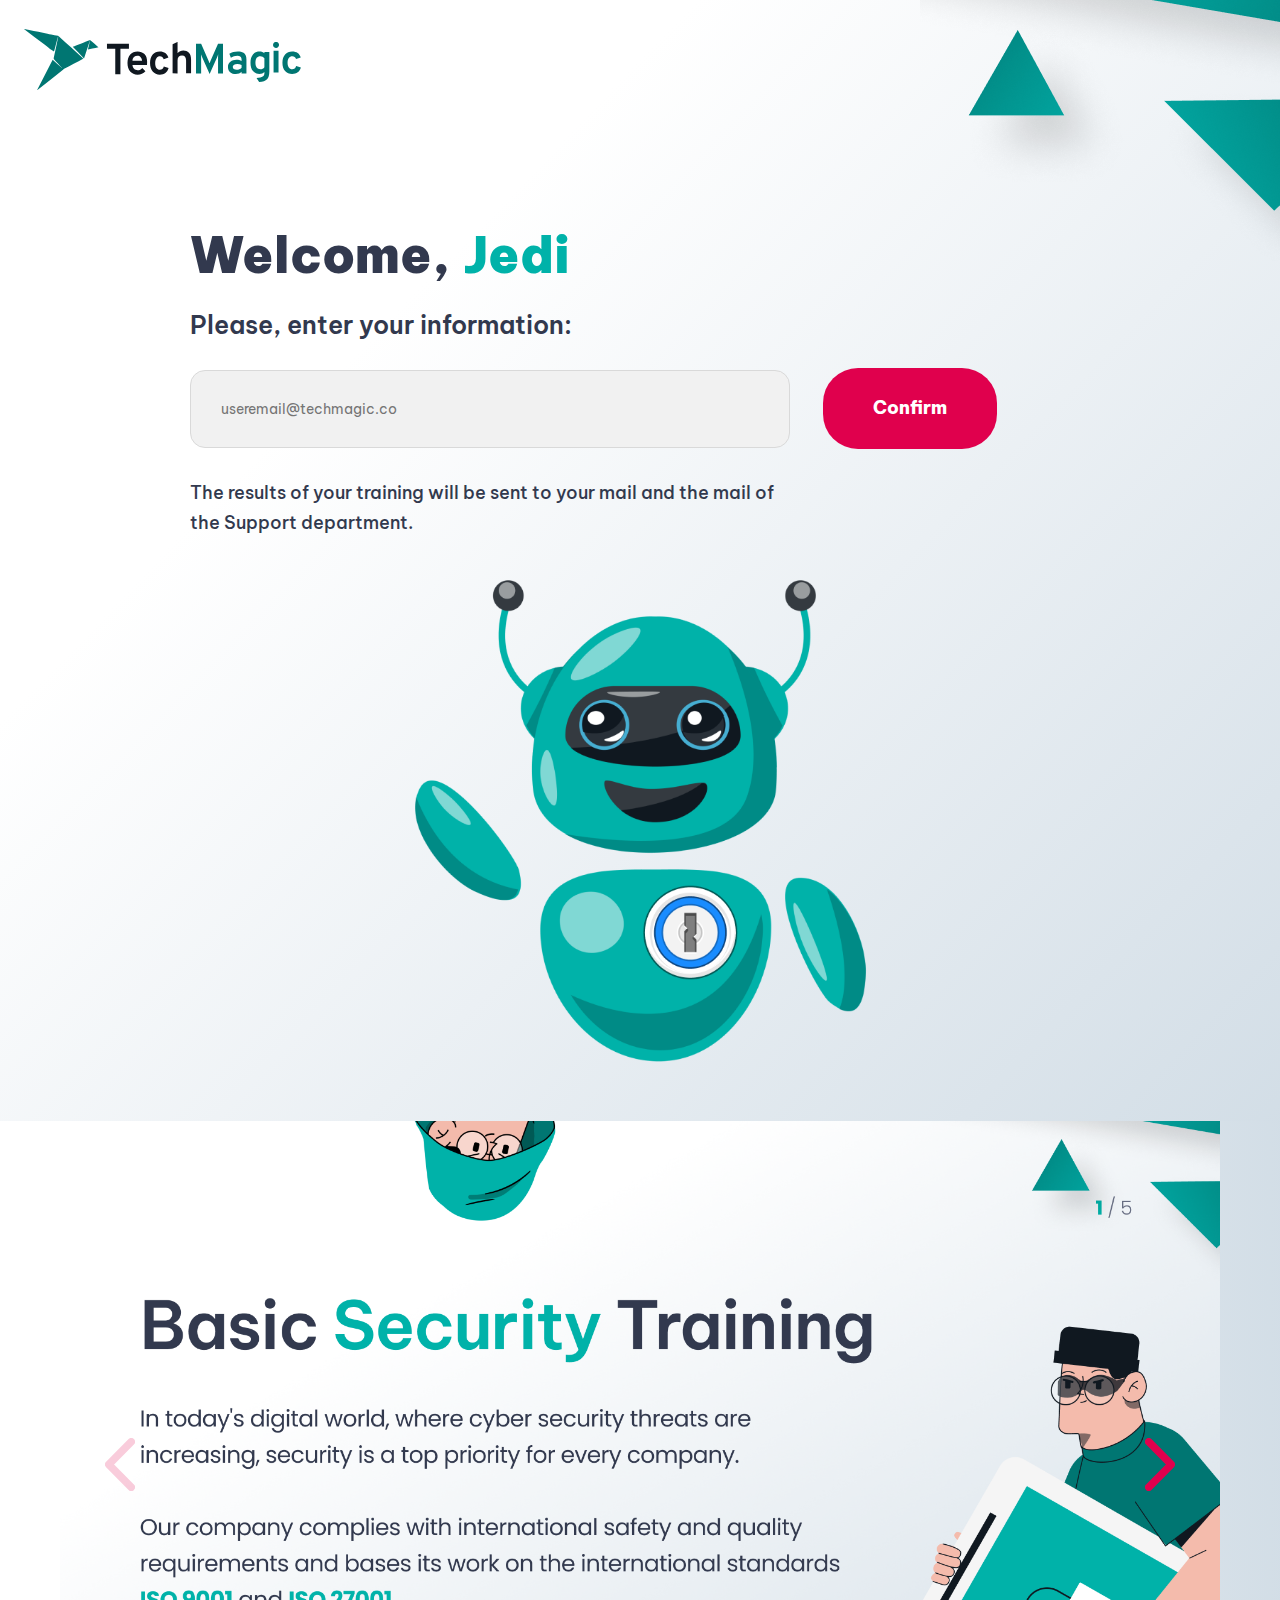
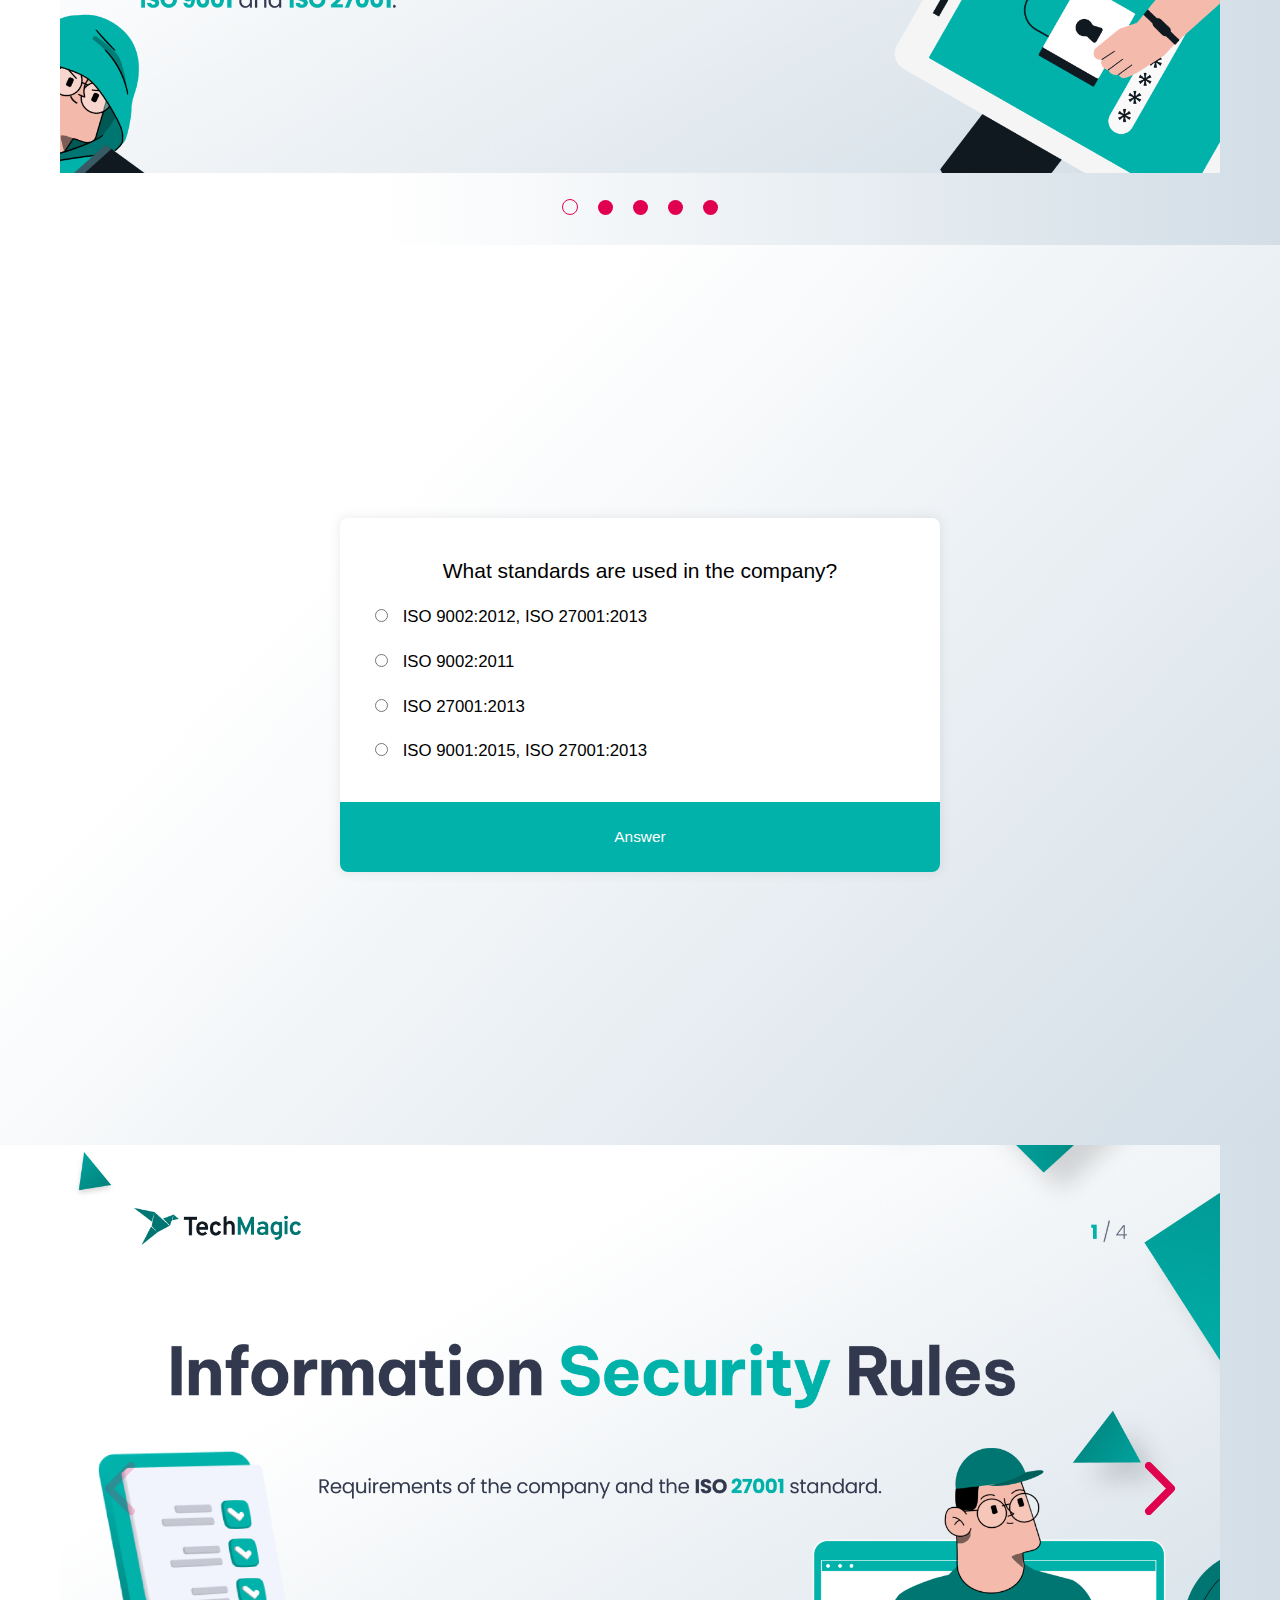
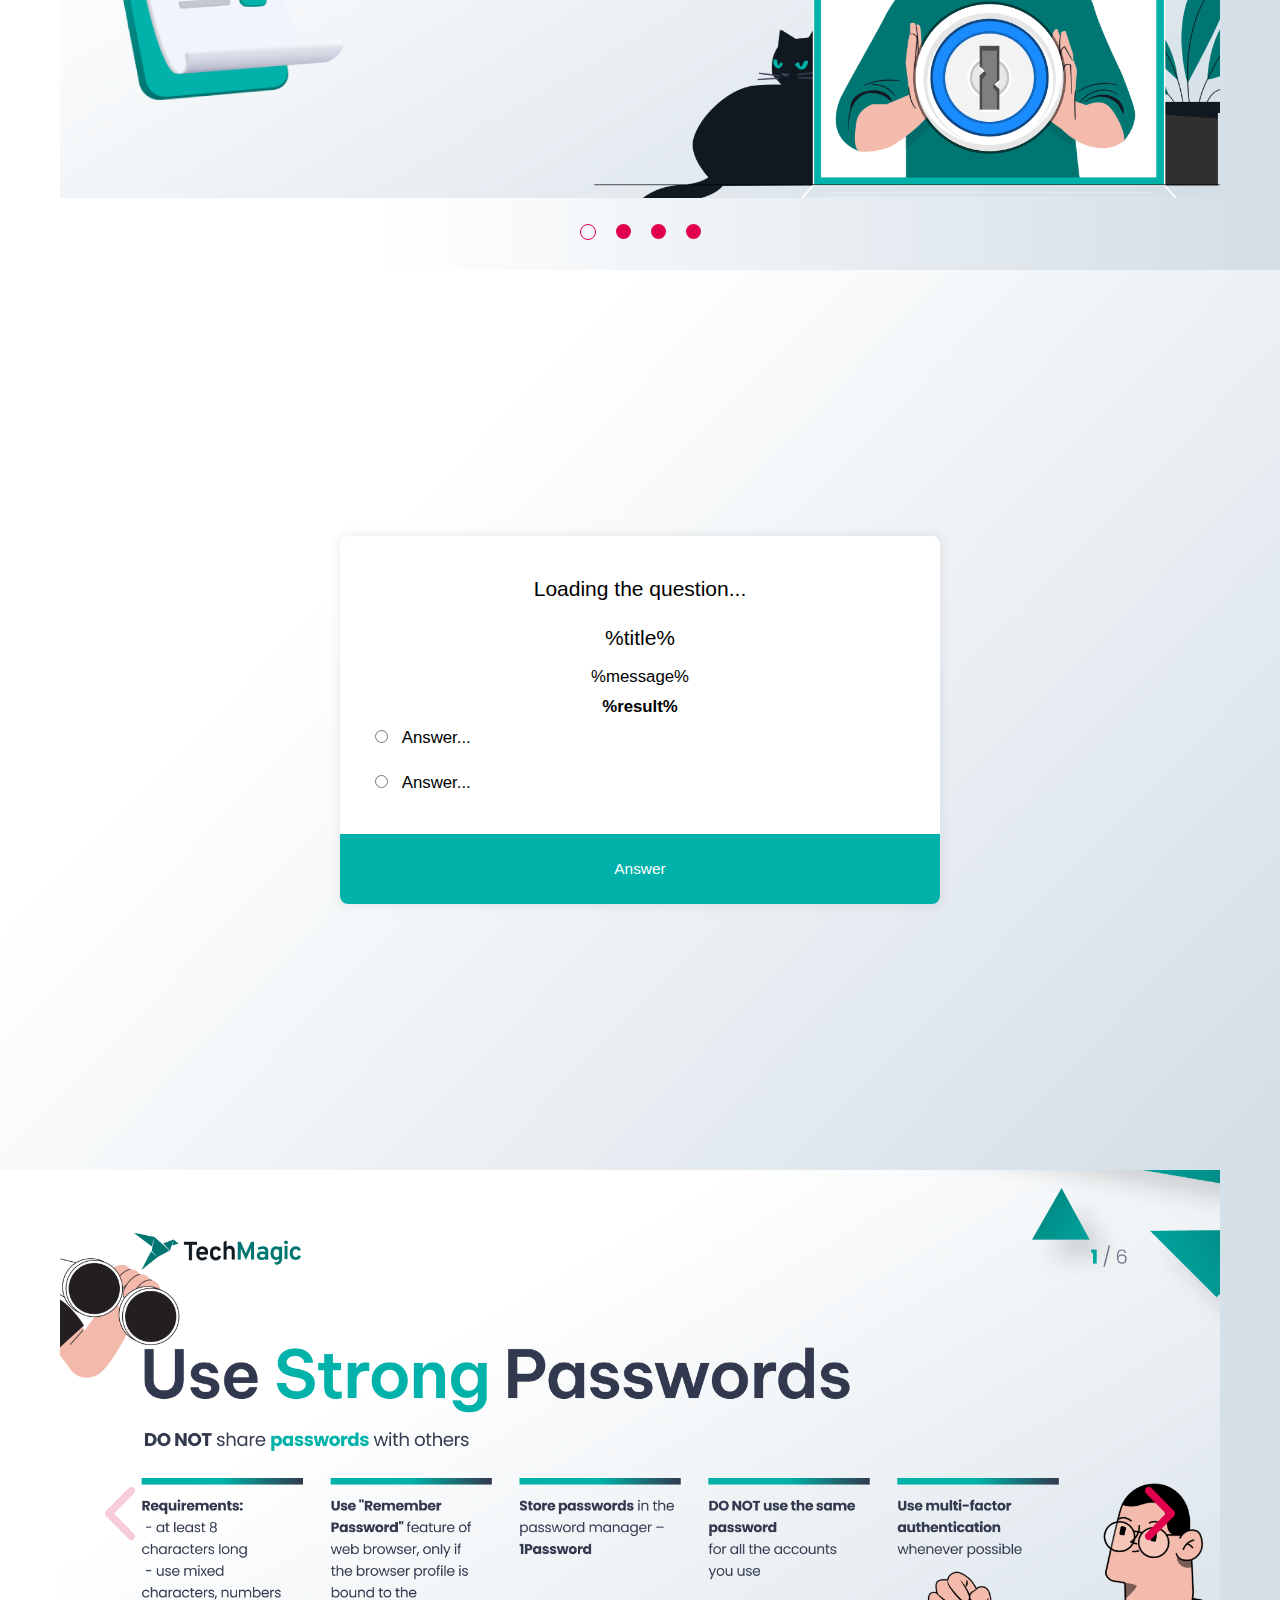
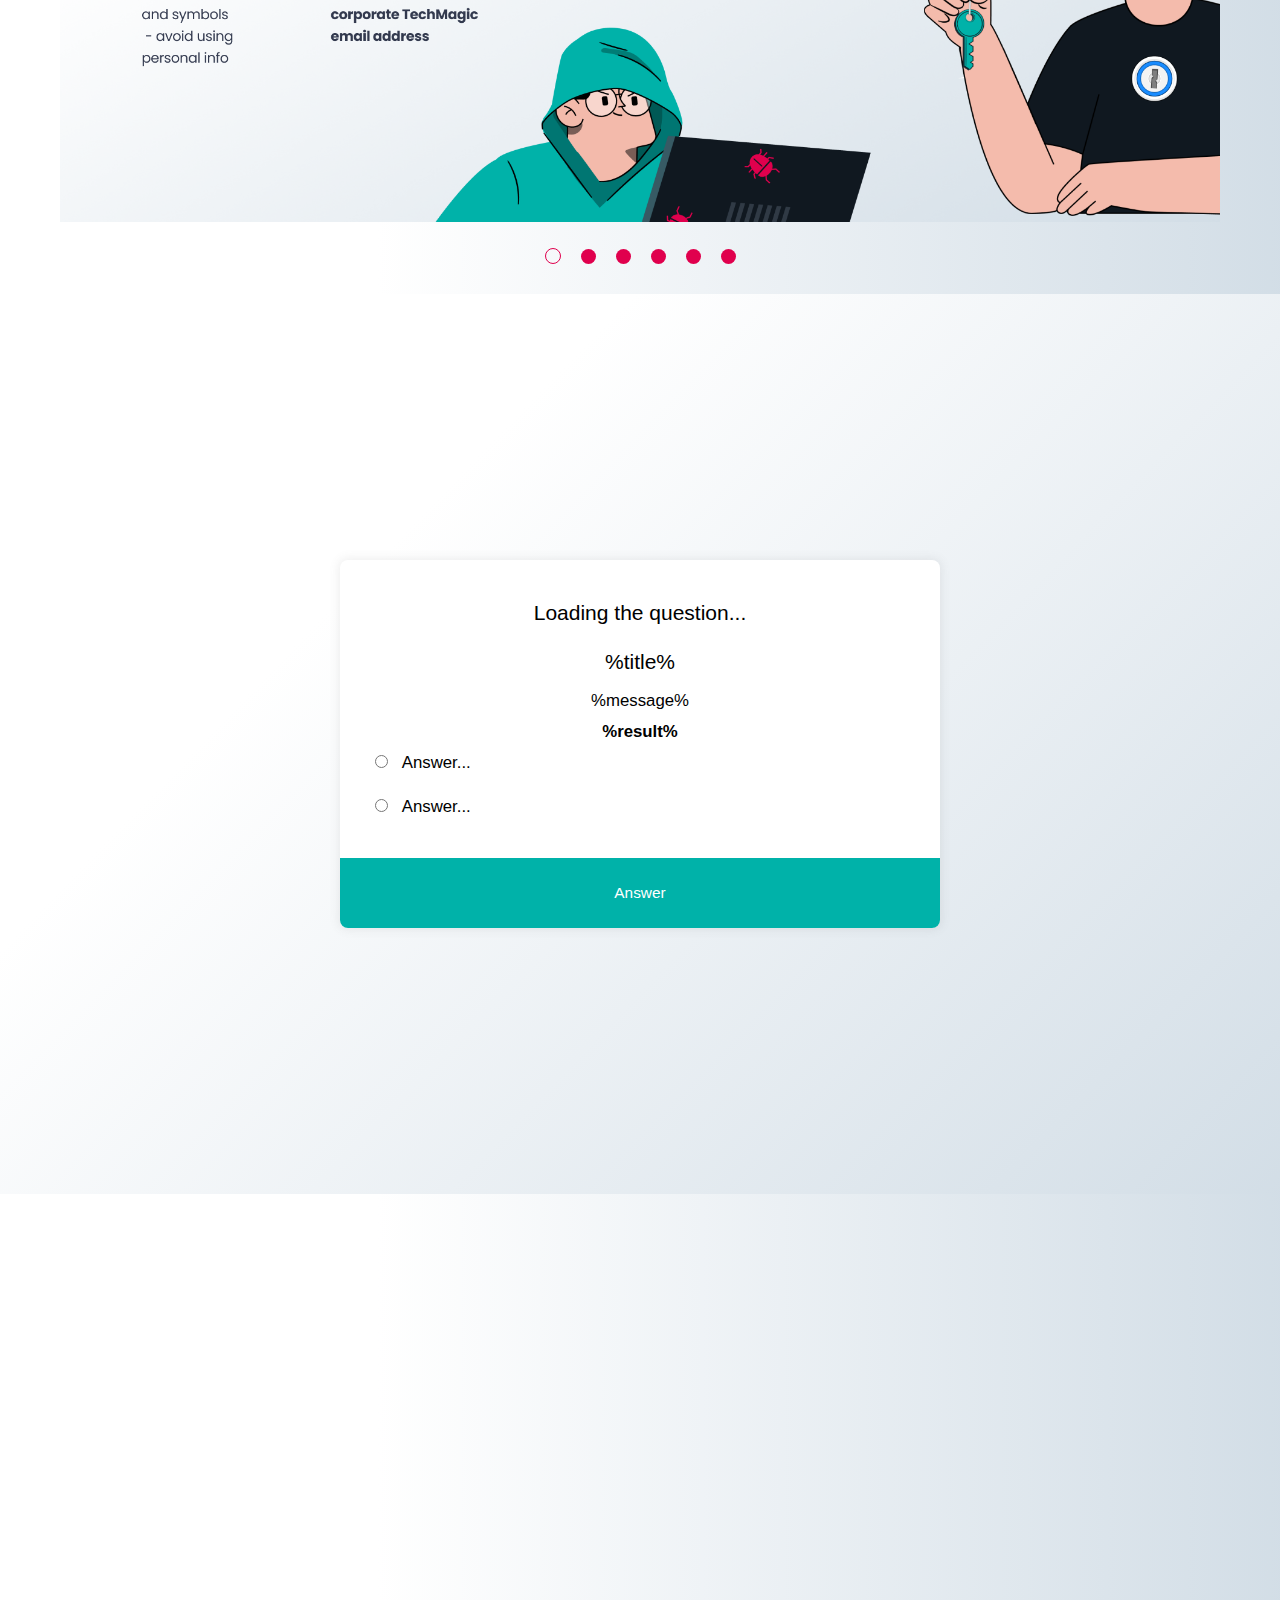
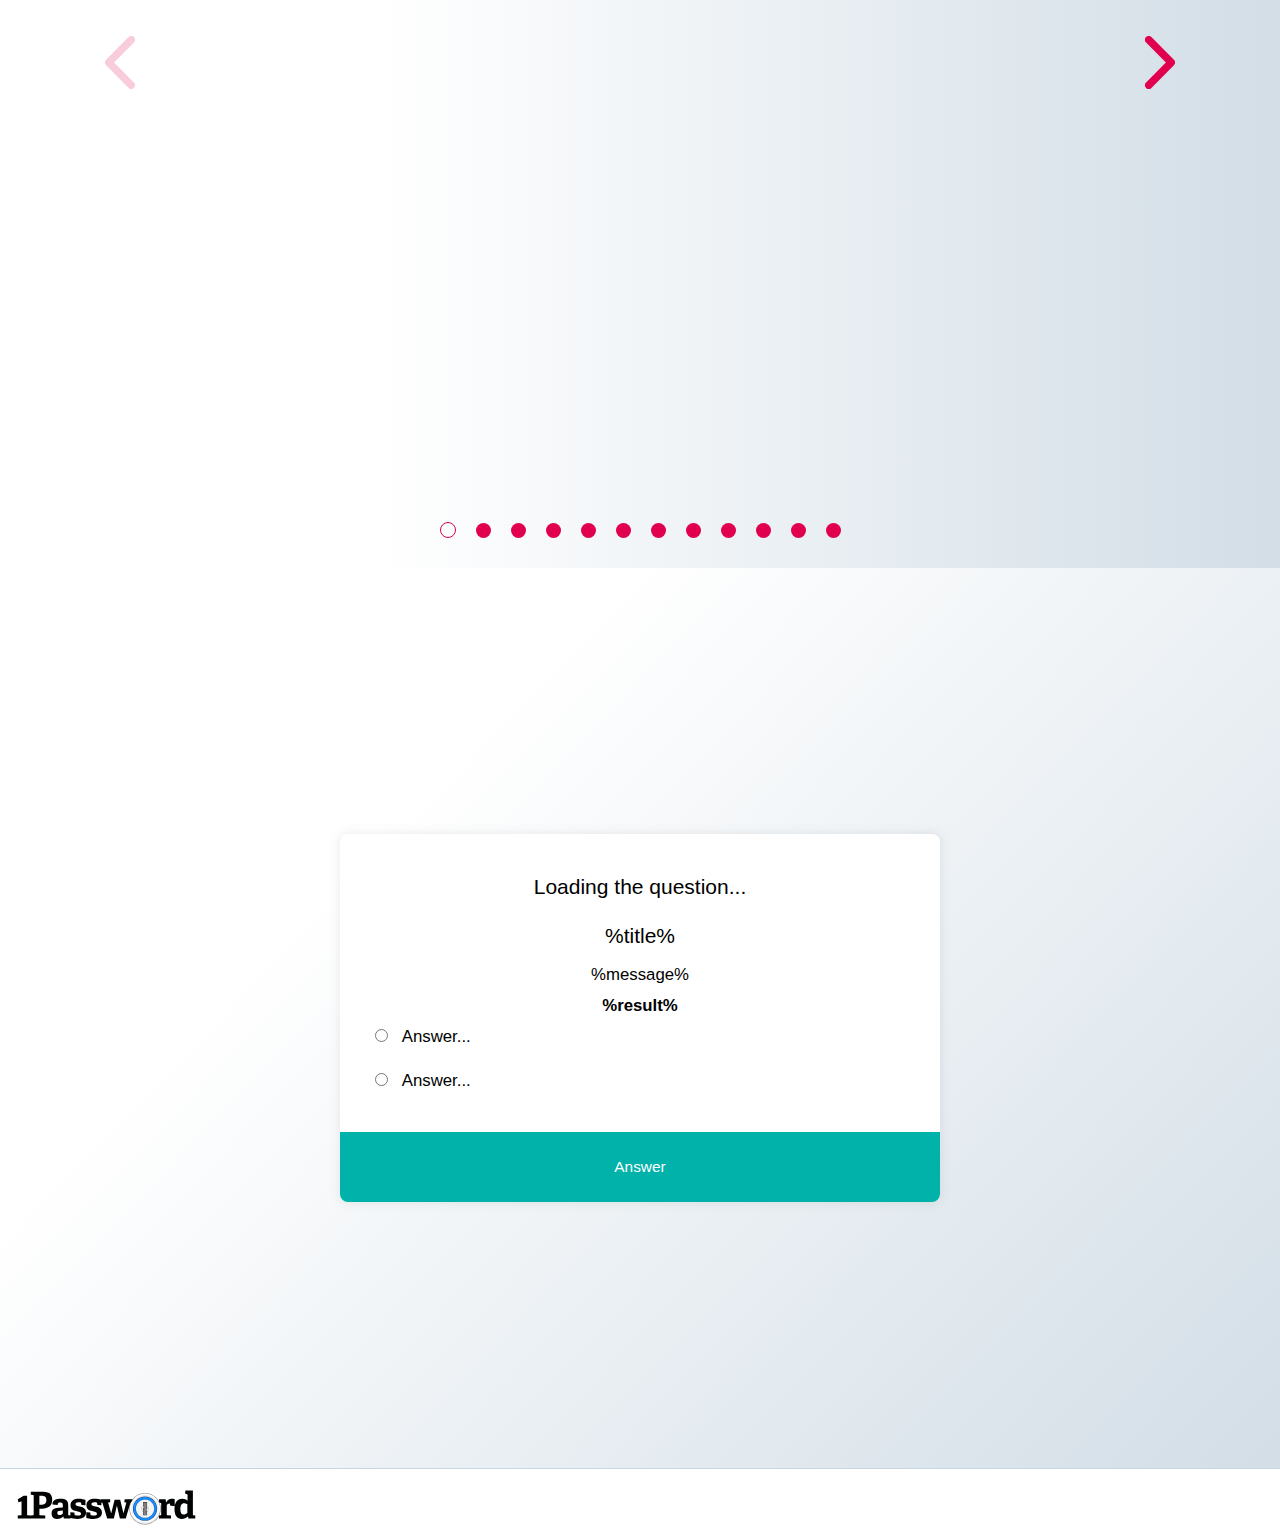
==== commit e3ec5511: "fixed quiz1" ====
--- a/index.html
+++ b/index.html
@@ -401,9 +401,9 @@
   <script src="js/slick.min.js"></script>
   <!-- Подключаем файл скриптов -->
   <script src="js/quiz.js"></script>
-  <script src="js/quizTwo.js"></script>
-  <script src="js/quizThree.js"></script>
-  <script src="js/quizFour.js"></script>
+  <!-- <script src="js/quizTwo.js"></script>
+      <script src="js/quizThree.js"></script>
+      <script src="js/quizFour.js"></script> -->
   <script src="js/script.js"></script>
   <!-- <script src="js/main.js"></script> -->
 </body>
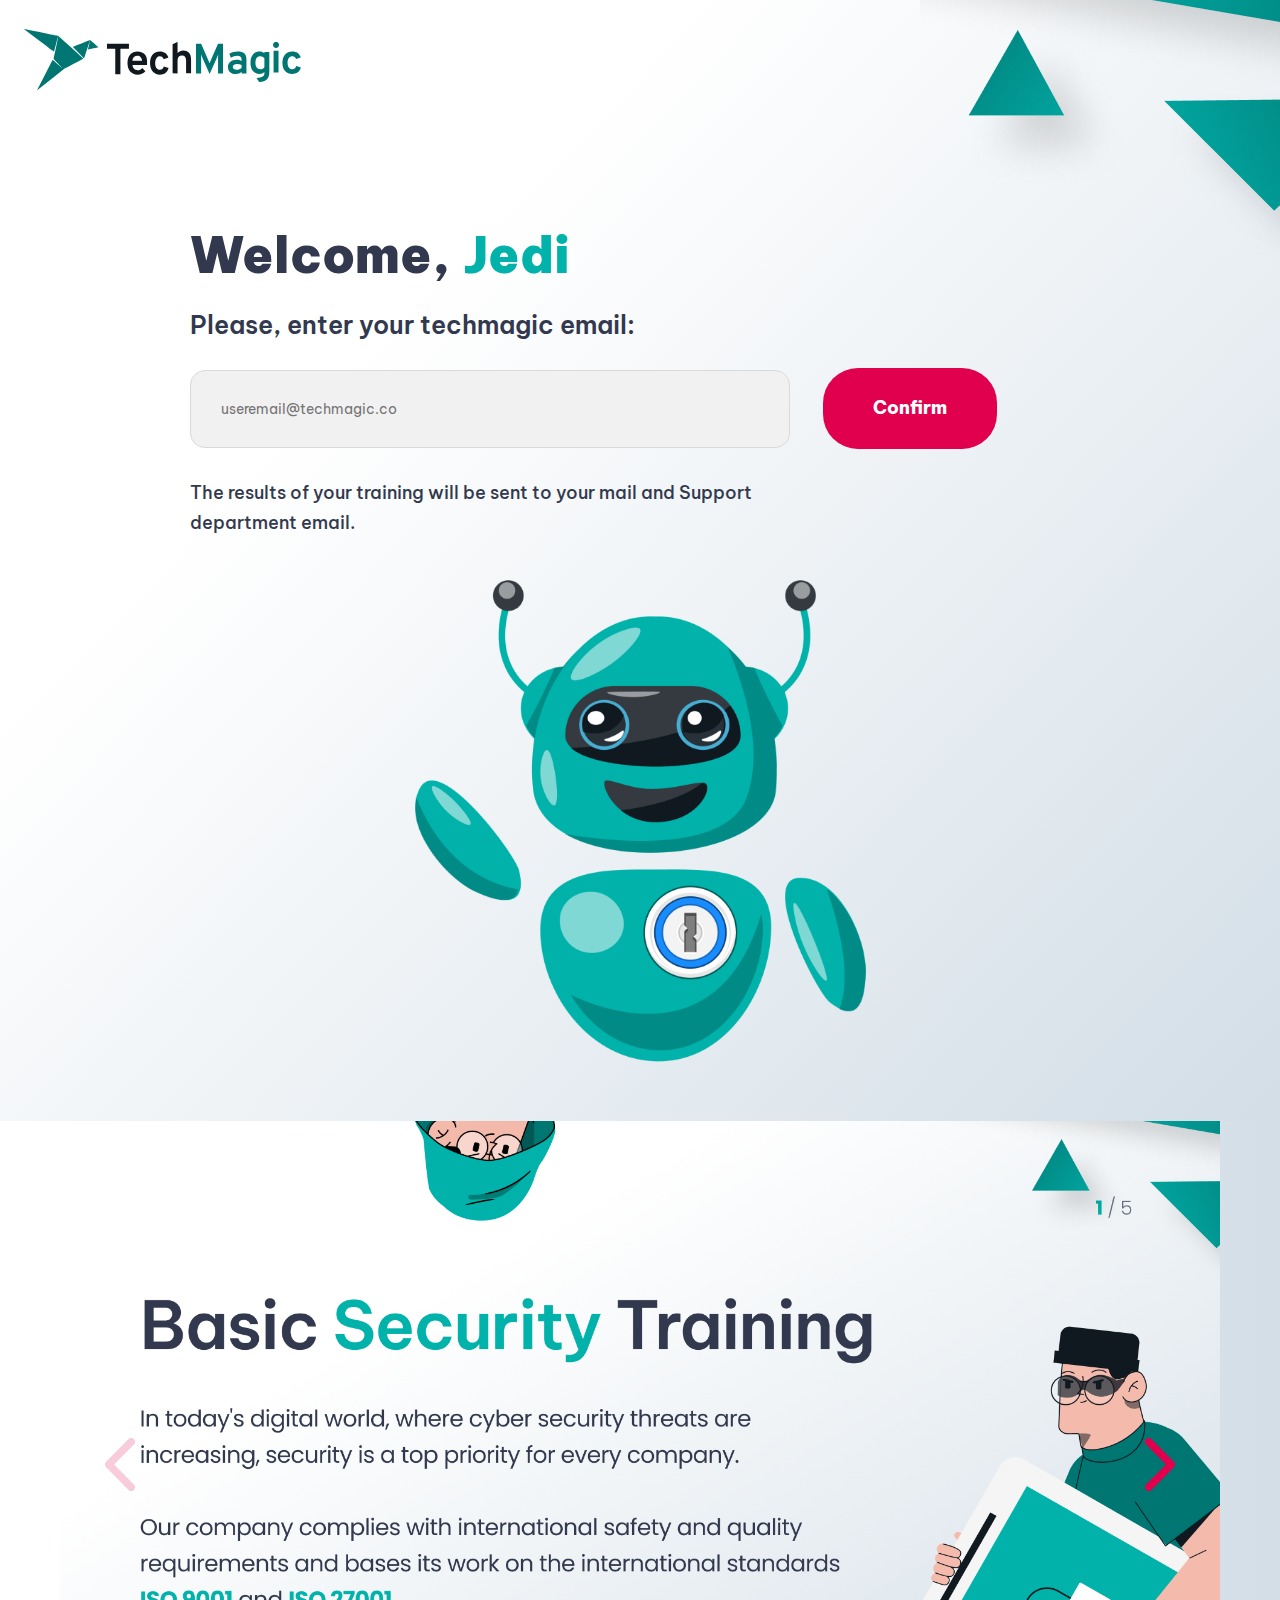
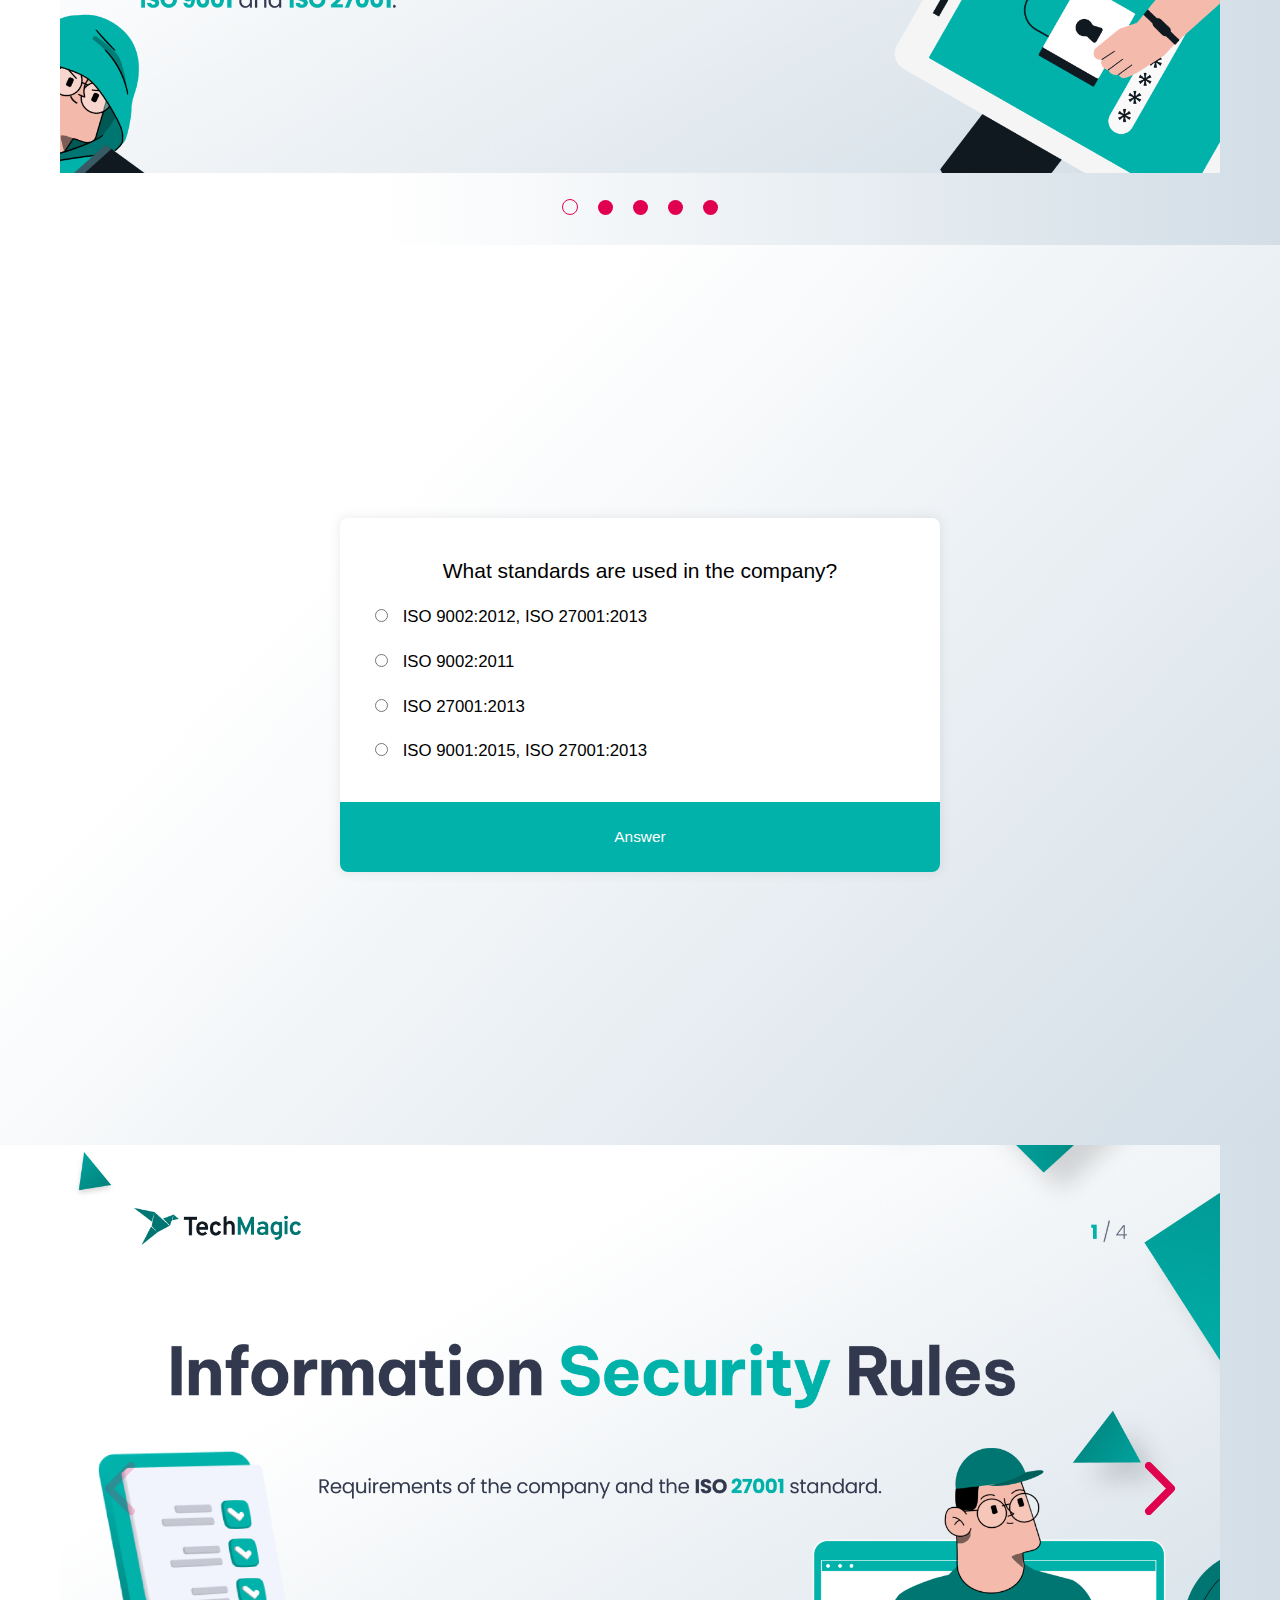
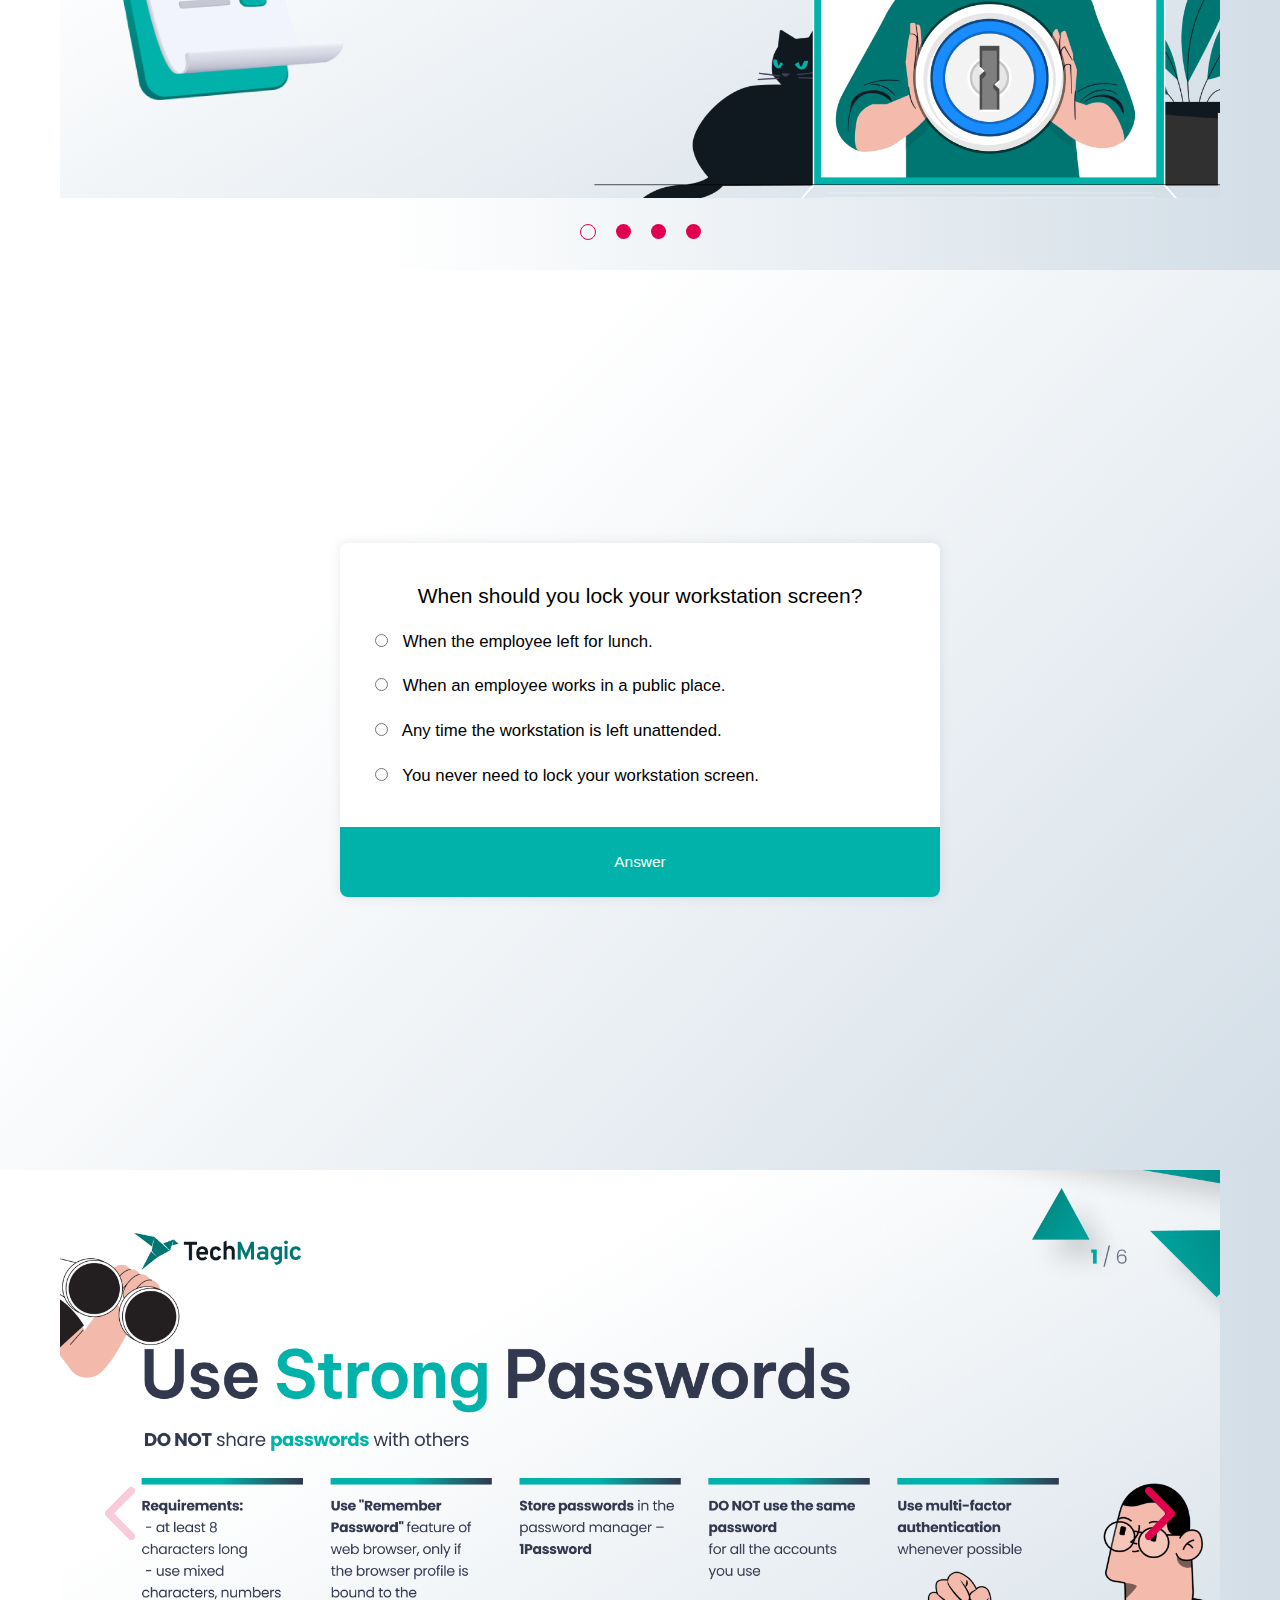
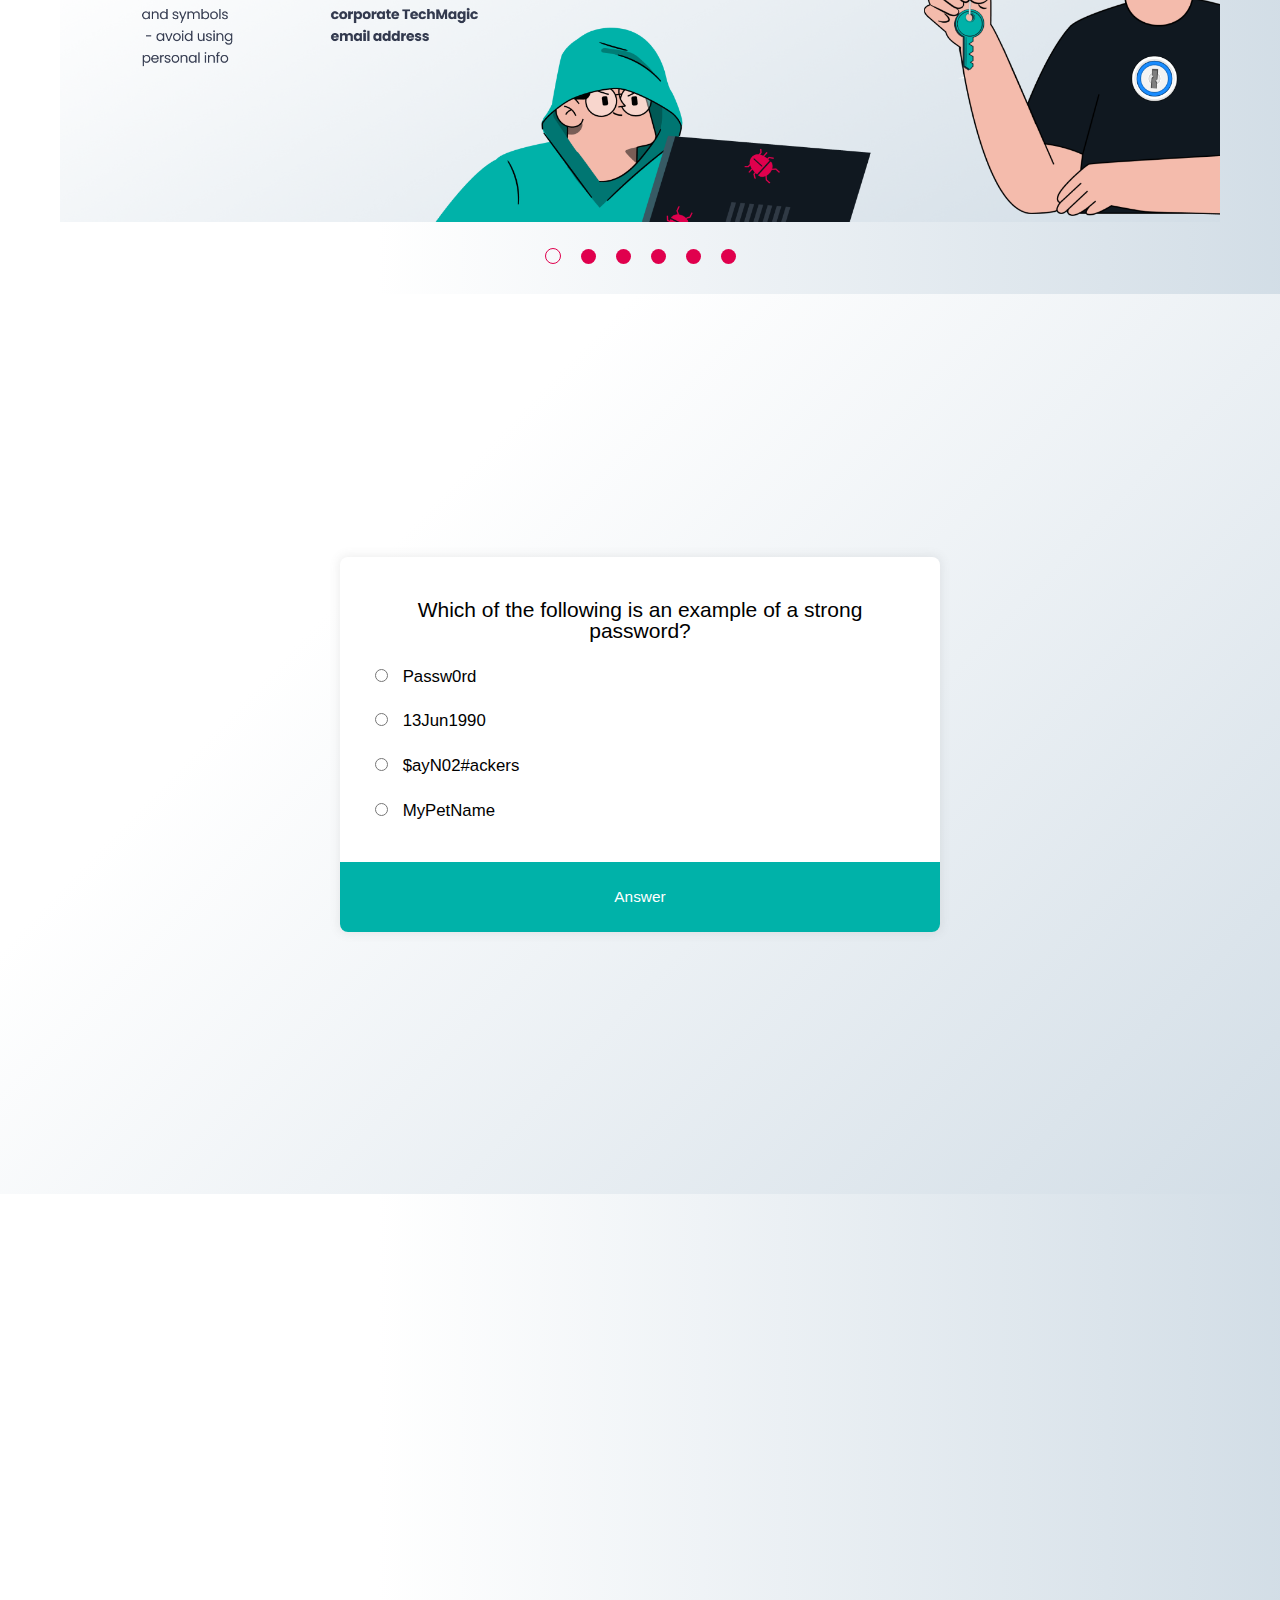
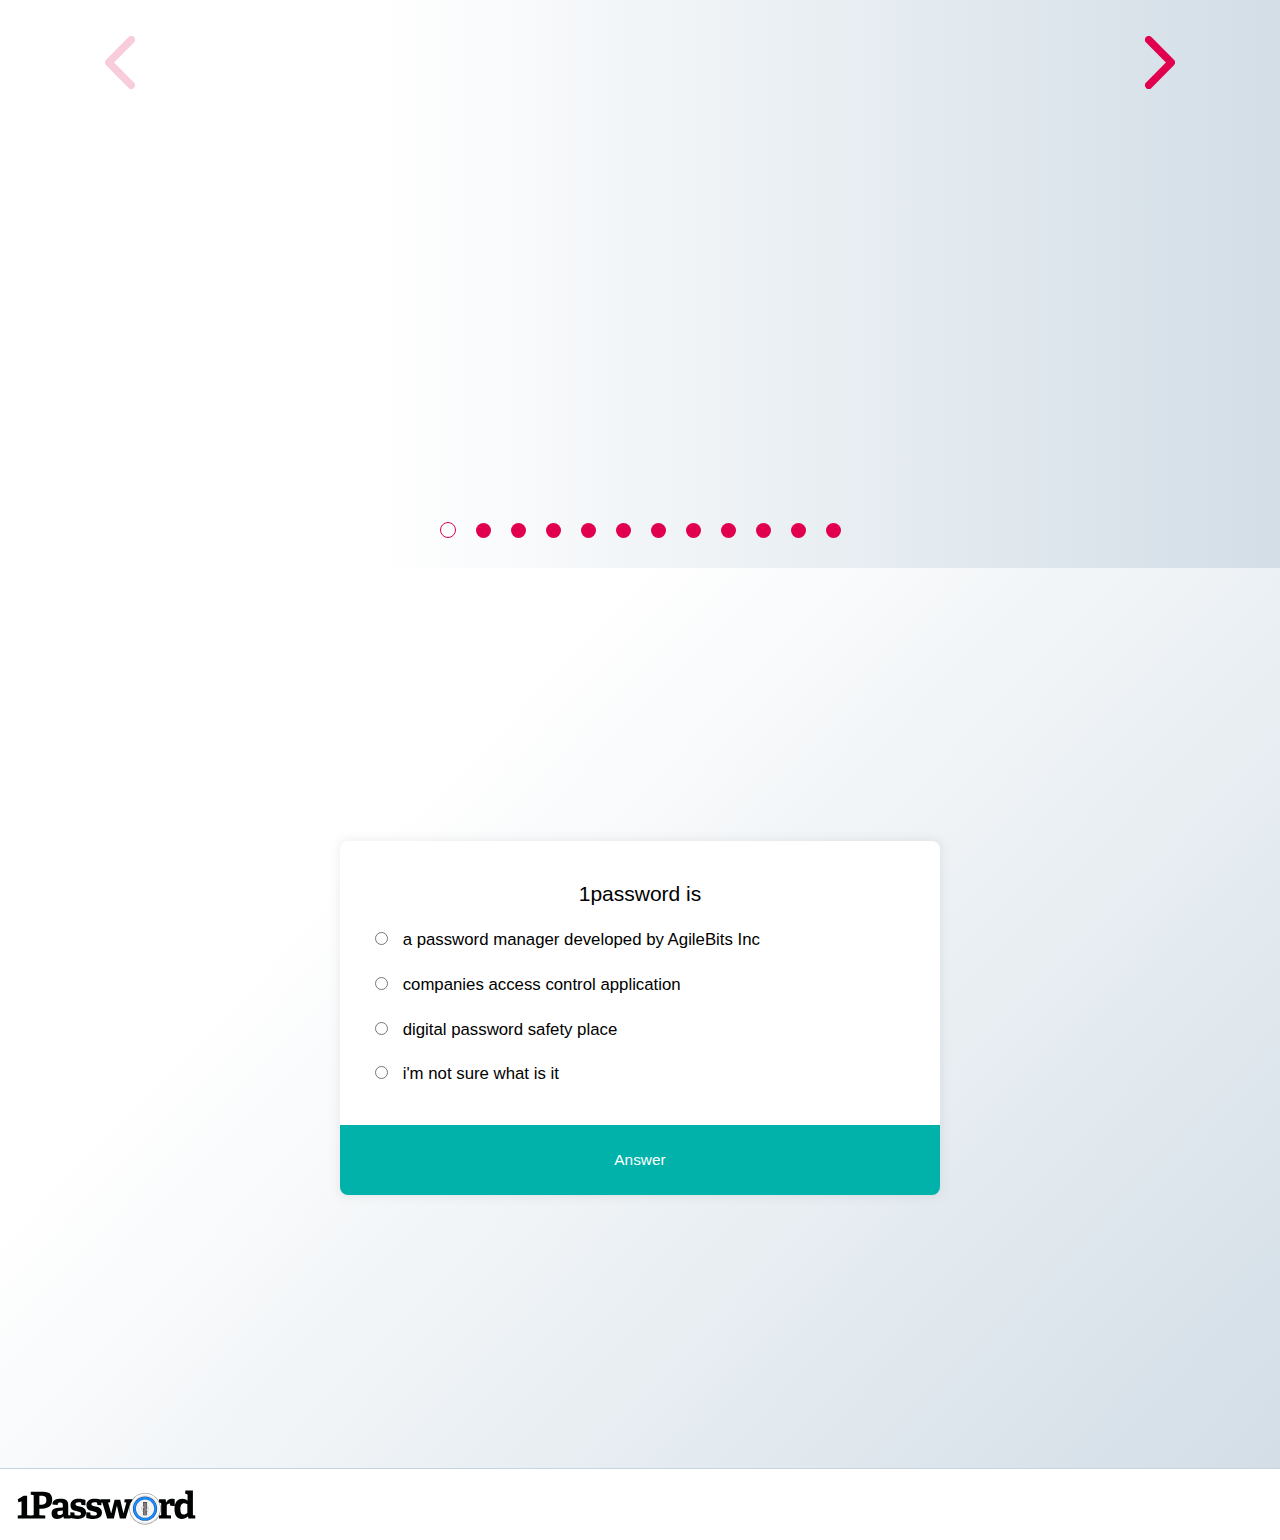
==== commit 1e000977: "added js logic to input form + domen verification" ====
--- a/index.html
+++ b/index.html
@@ -35,20 +35,19 @@
           <div class="form__text">
             <h1 class="form__title">Welcome, <span class="form__green">Jedi</span></h1>
 
-            <p class="form__info">Please, enter your information:</p>
+            <p class="form__info">Please, enter your techmagic email:</p>
           </div>
 
 
           <form>
             <!-- <label for="userInput">Enter something:</label> -->
-            <input class="form_input" type="text" id="userInput" name="userInput" placeholder="useremail@techmagic.co"
+            <input class="form_input" type="email" id="userInput" name="userInput" placeholder="useremail@techmagic.co"
               required>
-            <button class="form_btn" type="submit">Confirm</button>
+            <button class="form_btn" id="formBtn" type="submit">Confirm</button>
 
             <div class="form__text">
-              <p class="form__info smaller">The results of your training will be sent to your mail and the mail of the
-                Support
-                department.</p>
+              <p class="form__info smaller">The results of your training will be sent to your mail and Support
+                department email.</p>
             </div>
 
           </form>
@@ -401,9 +400,9 @@
   <script src="js/slick.min.js"></script>
   <!-- Подключаем файл скриптов -->
   <script src="js/quiz.js"></script>
-  <!-- <script src="js/quizTwo.js"></script>
-      <script src="js/quizThree.js"></script>
-      <script src="js/quizFour.js"></script> -->
+  <script src="js/quizTwo.js"></script>
+  <script src="js/quizThree.js"></script>
+  <script src="js/quizFour.js"></script>
   <script src="js/script.js"></script>
   <!-- <script src="js/main.js"></script> -->
 </body>
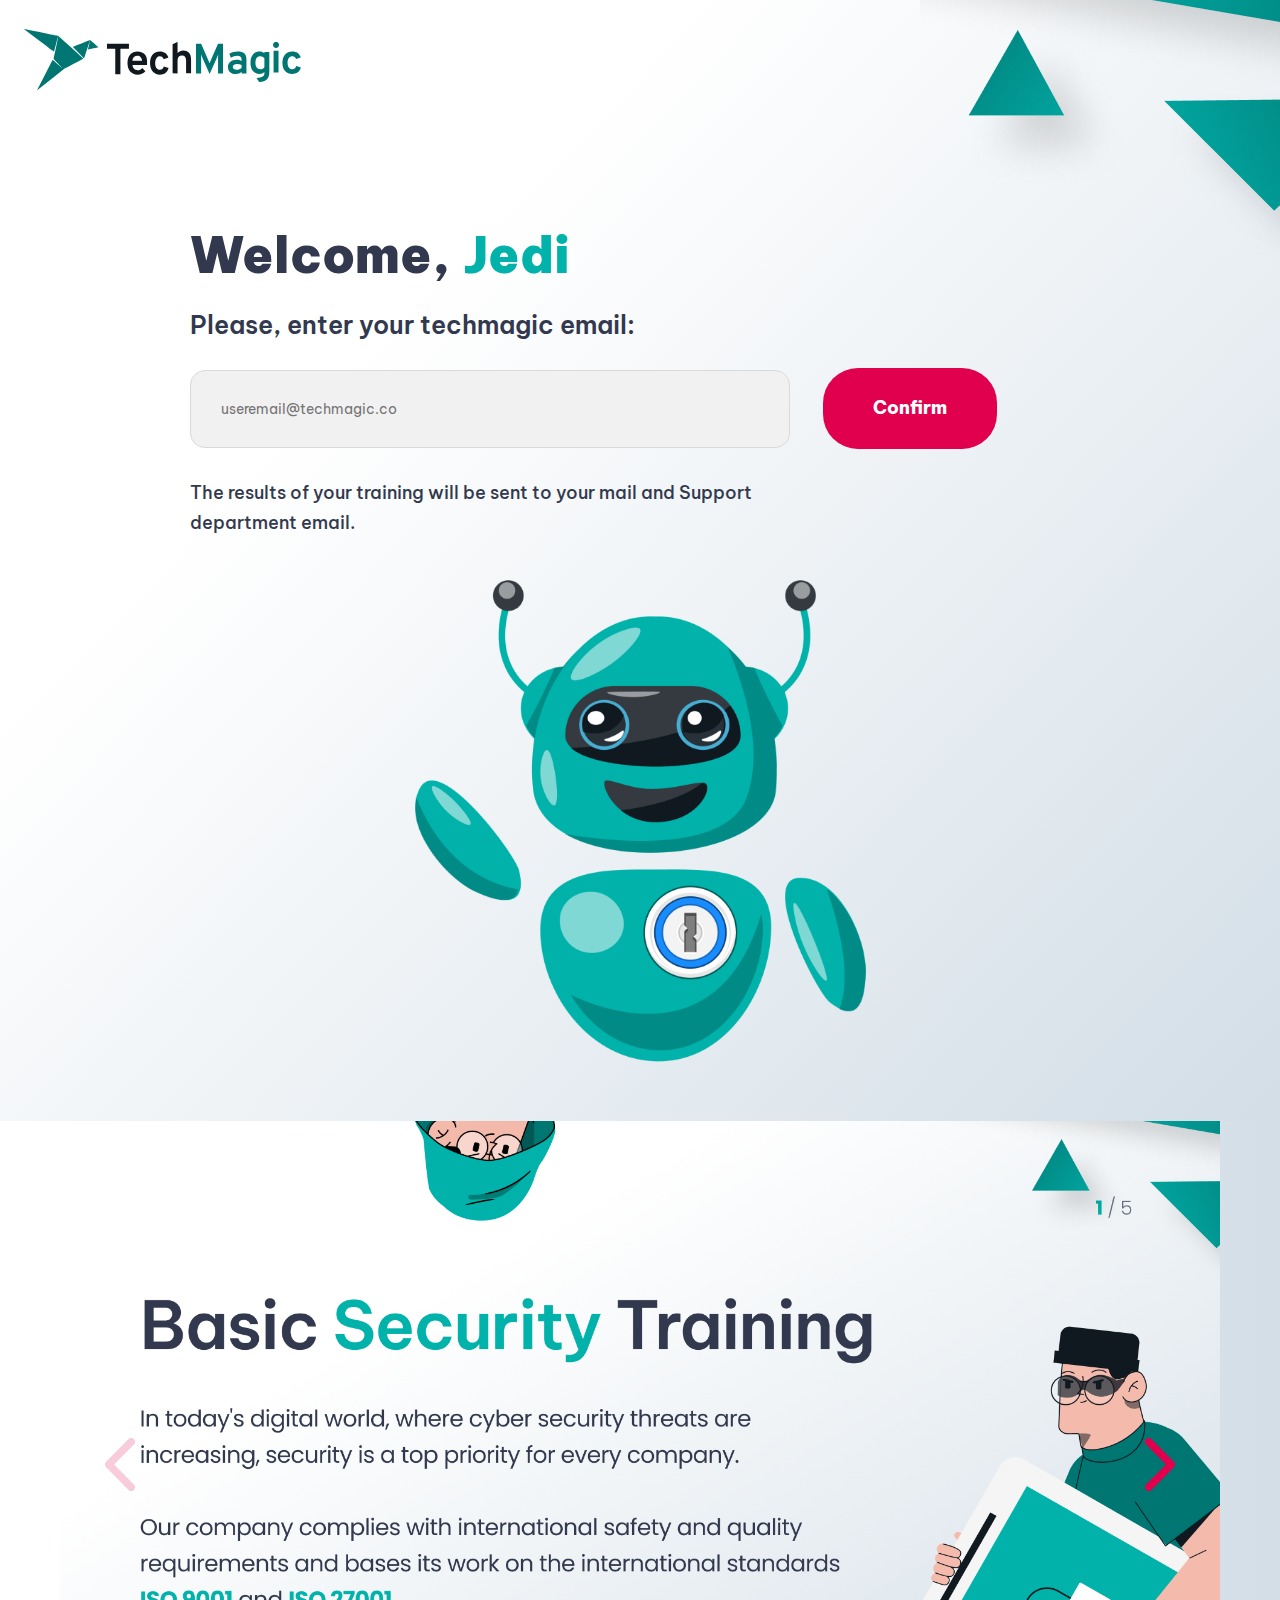
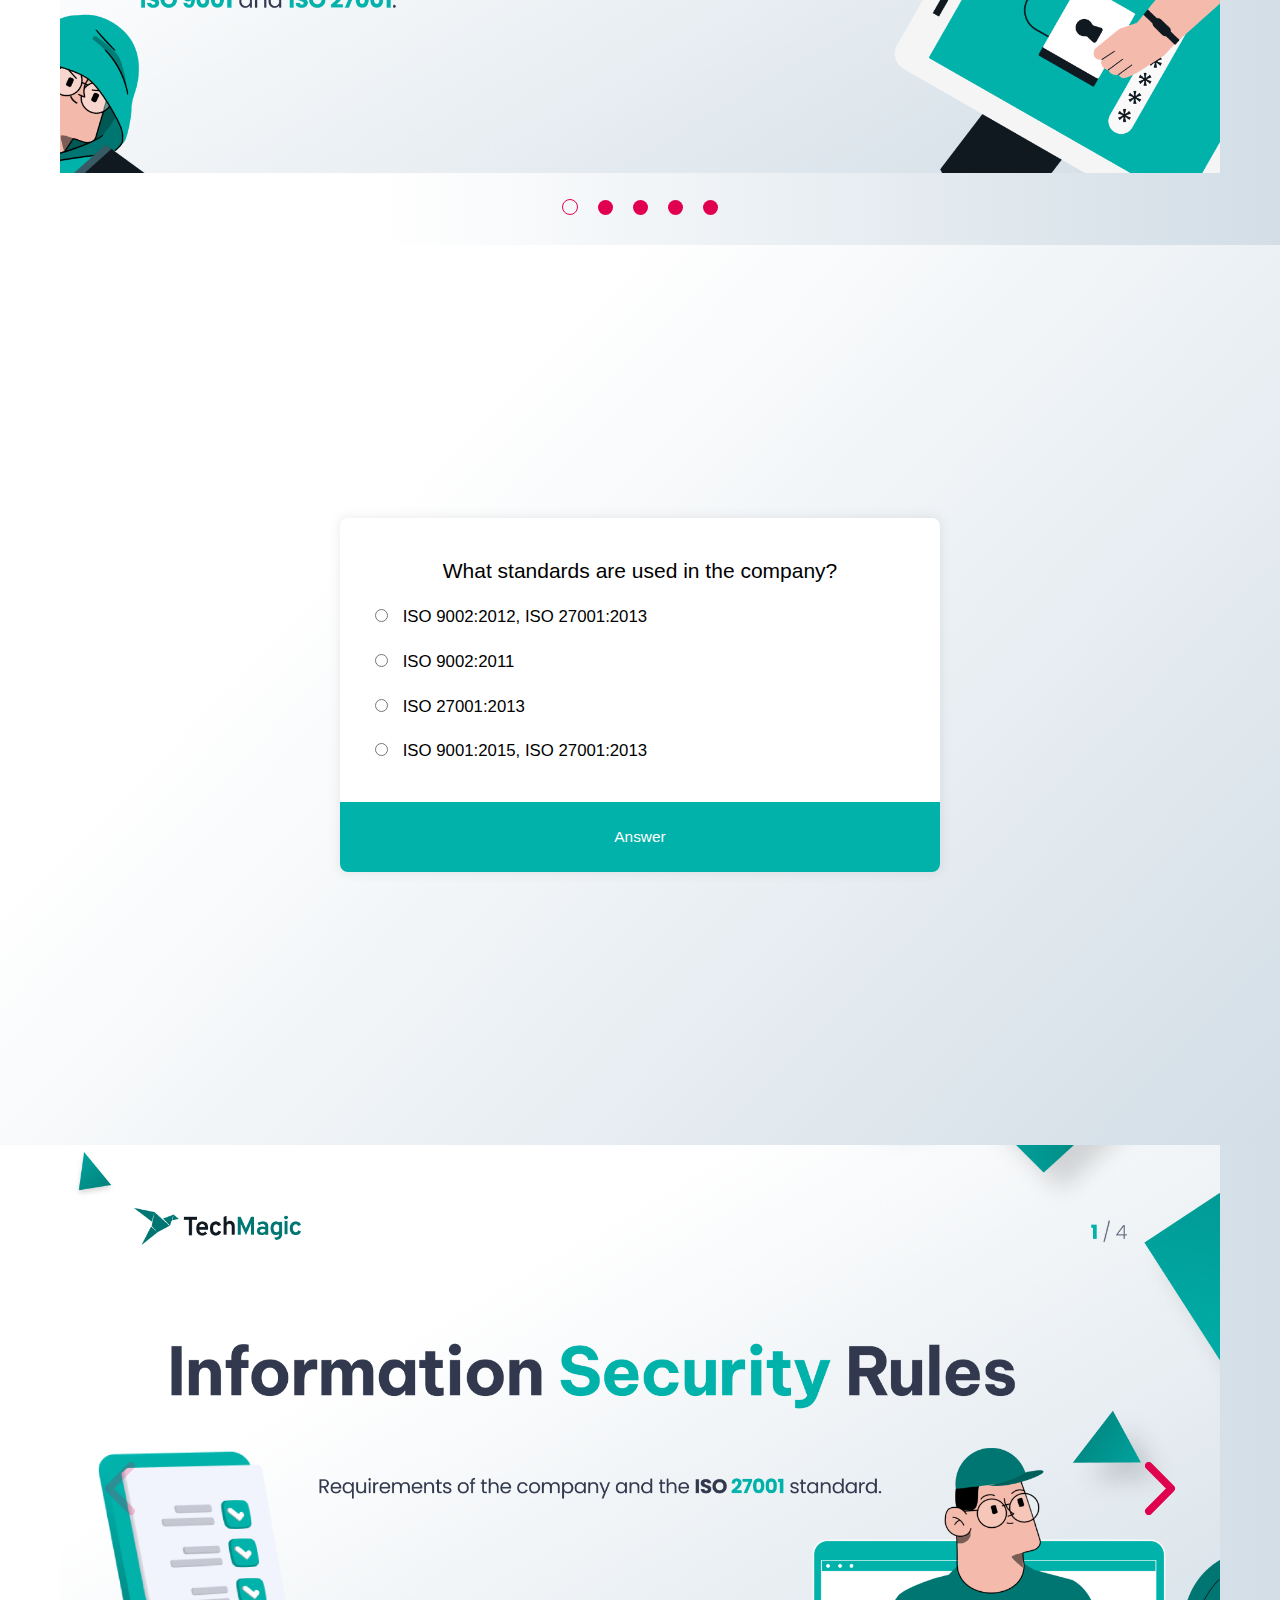
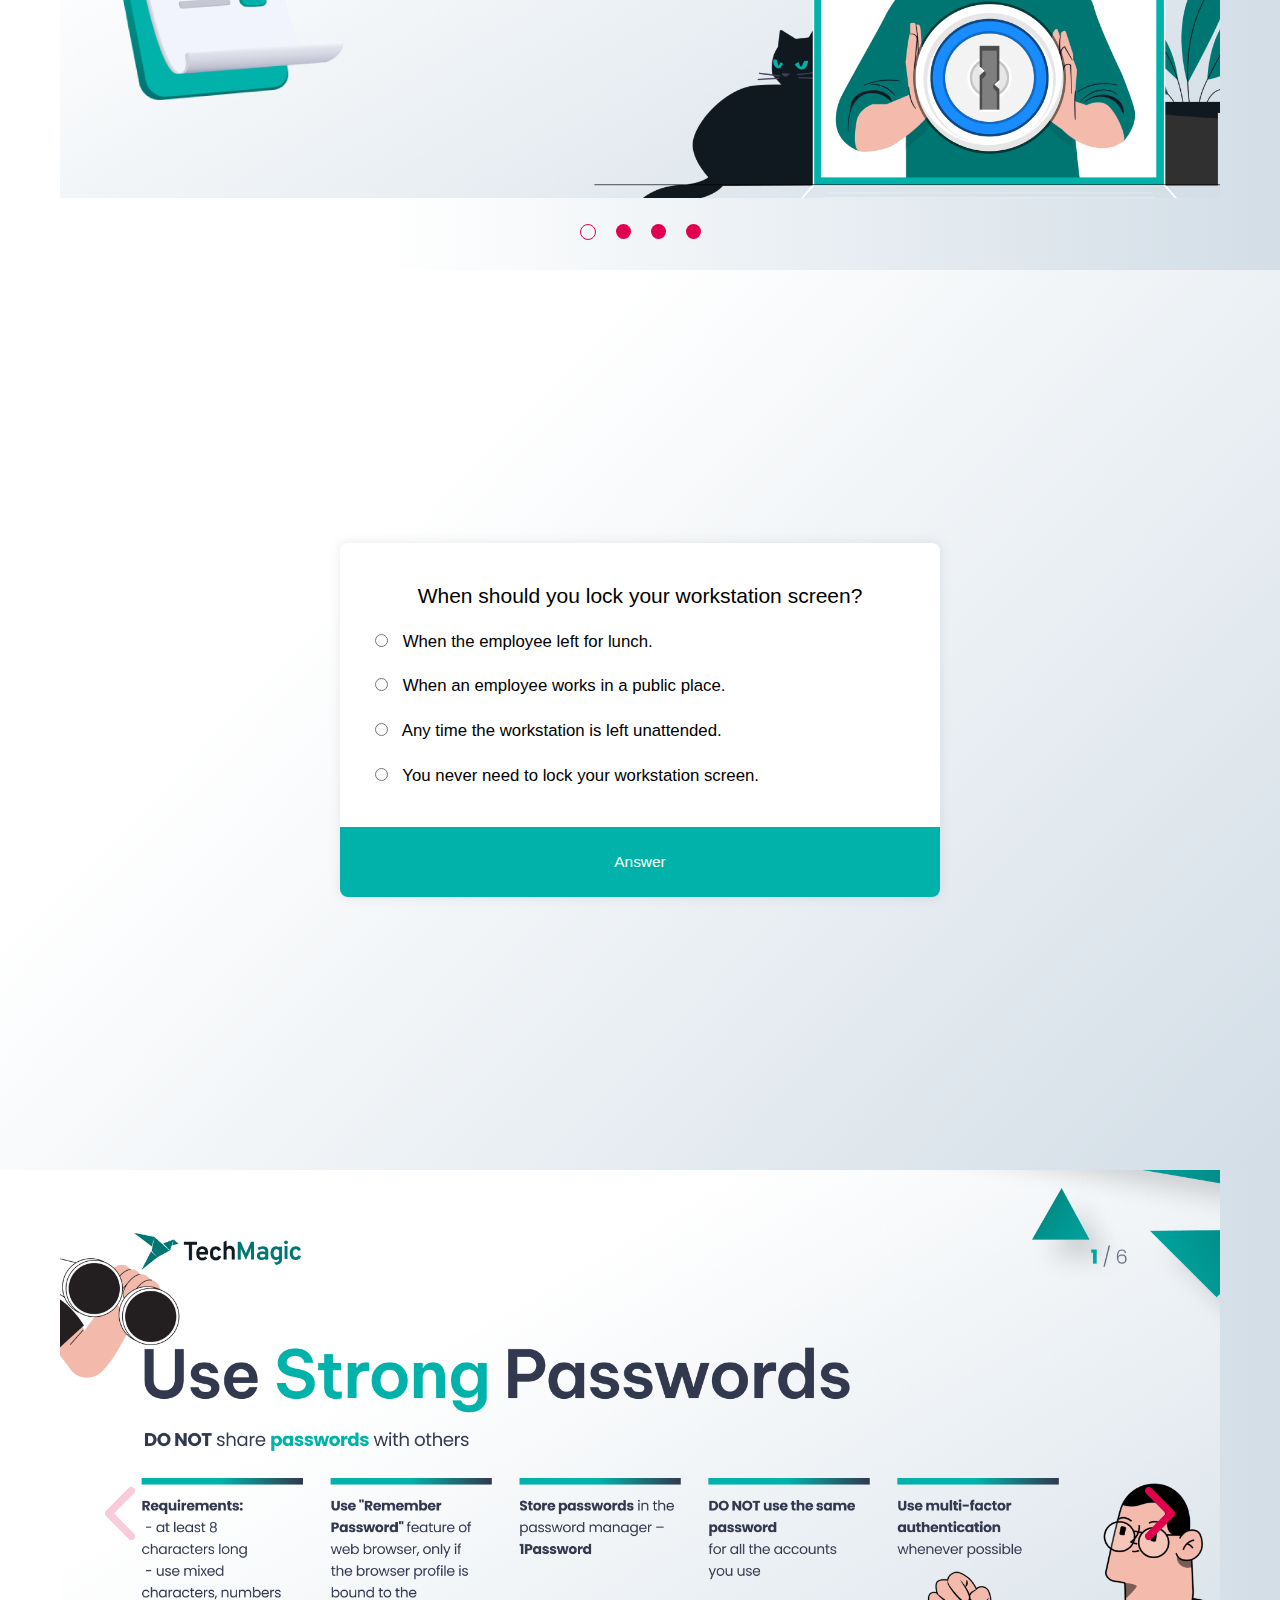
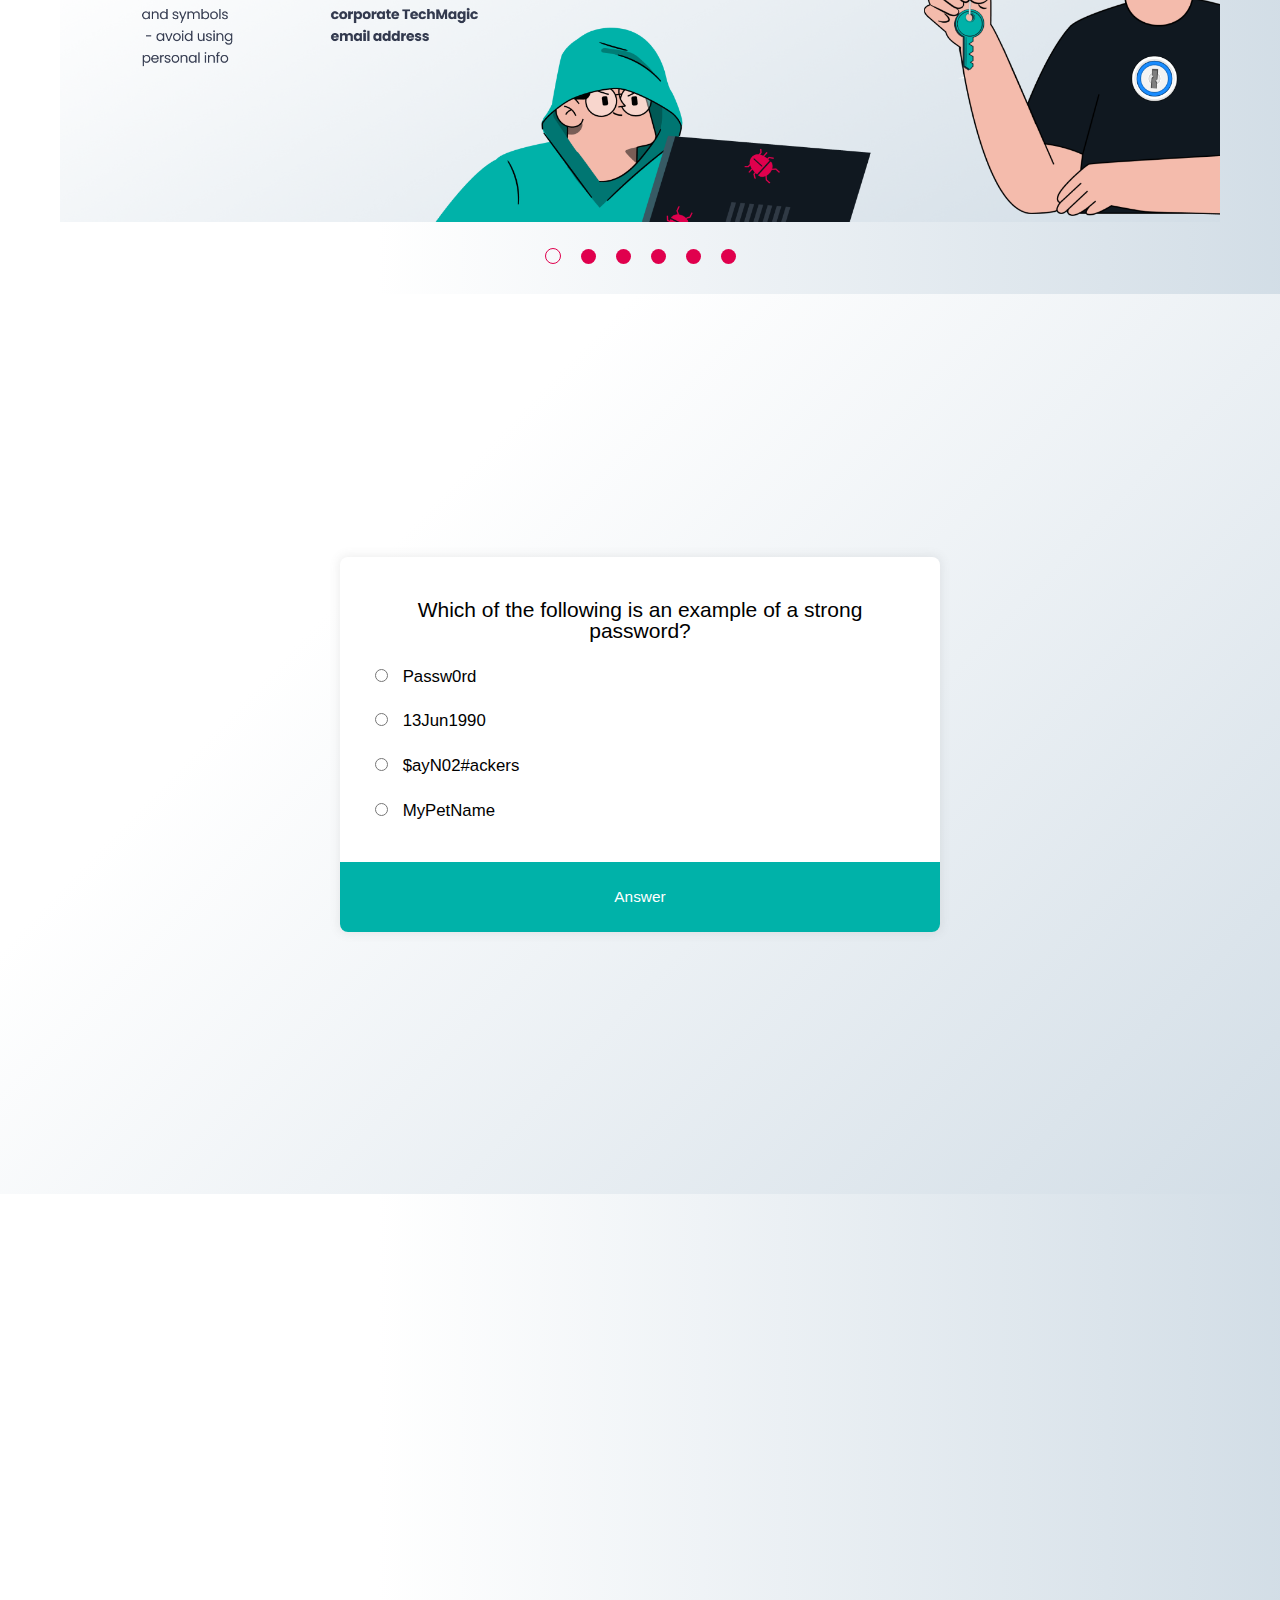
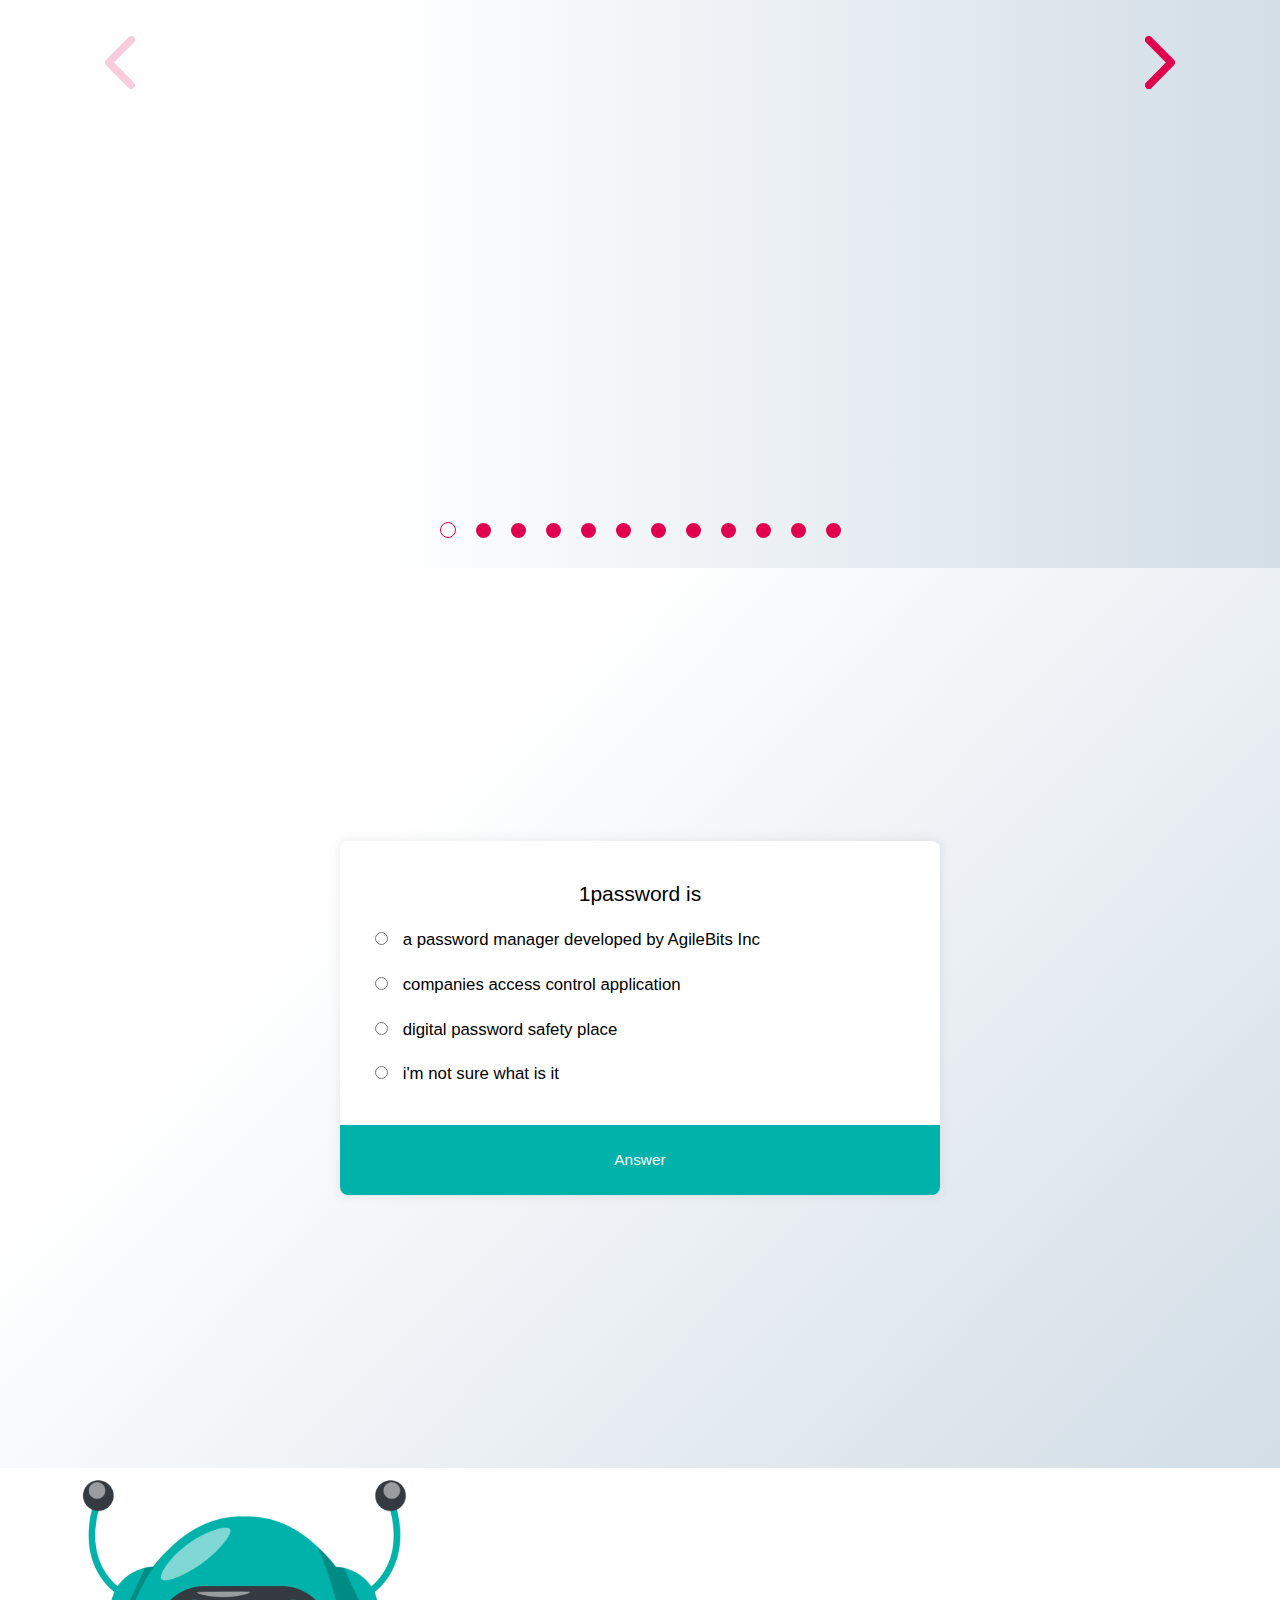
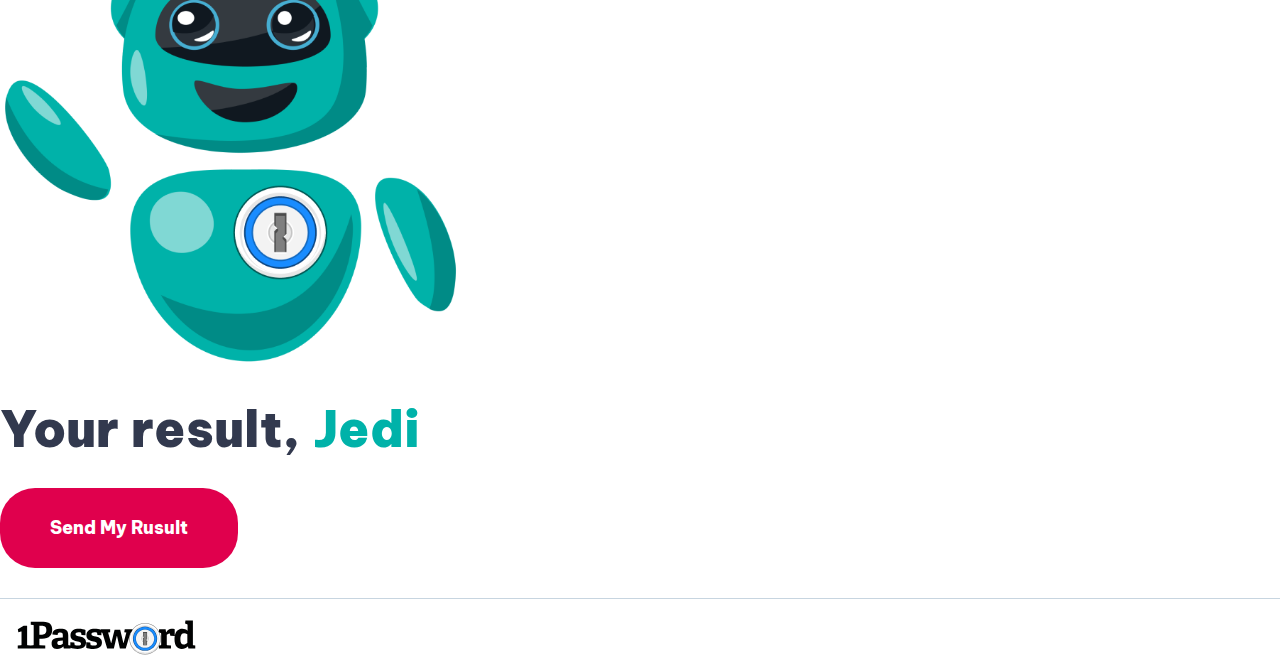
==== commit bbb41bc5: "work on sending data to emails" ====
--- a/index.html
+++ b/index.html
@@ -382,6 +382,37 @@
 
   <section id="section10">
     <!-- Section 10 content goes here -->
+    <div class="wrapper">
+
+      <div class="section10__info">
+
+
+
+        <div class="section1_info_right">
+          <img class="robot" src="img/elements/robot.png" alt="Robot">
+        </div>
+
+      </div>
+
+      <form id="formResult">
+        <div class="section10_form">
+          <div class="form__text">
+            <h1 class="form__title">Your result, <span class="form__green">Jedi</span></h1>
+            <button class="form_btn" id="sendResultBtn" type="submit">Send My Rusult</button>
+          </div>
+        </div>
+      </form>
+
+
+
+
+
+
+
+
+
+
+    </div>
   </section>
 
   <footer>
@@ -403,6 +434,7 @@
   <script src="js/quizTwo.js"></script>
   <script src="js/quizThree.js"></script>
   <script src="js/quizFour.js"></script>
+  <script src="js/sendResult.js"></script>
   <script src="js/script.js"></script>
   <!-- <script src="js/main.js"></script> -->
 </body>
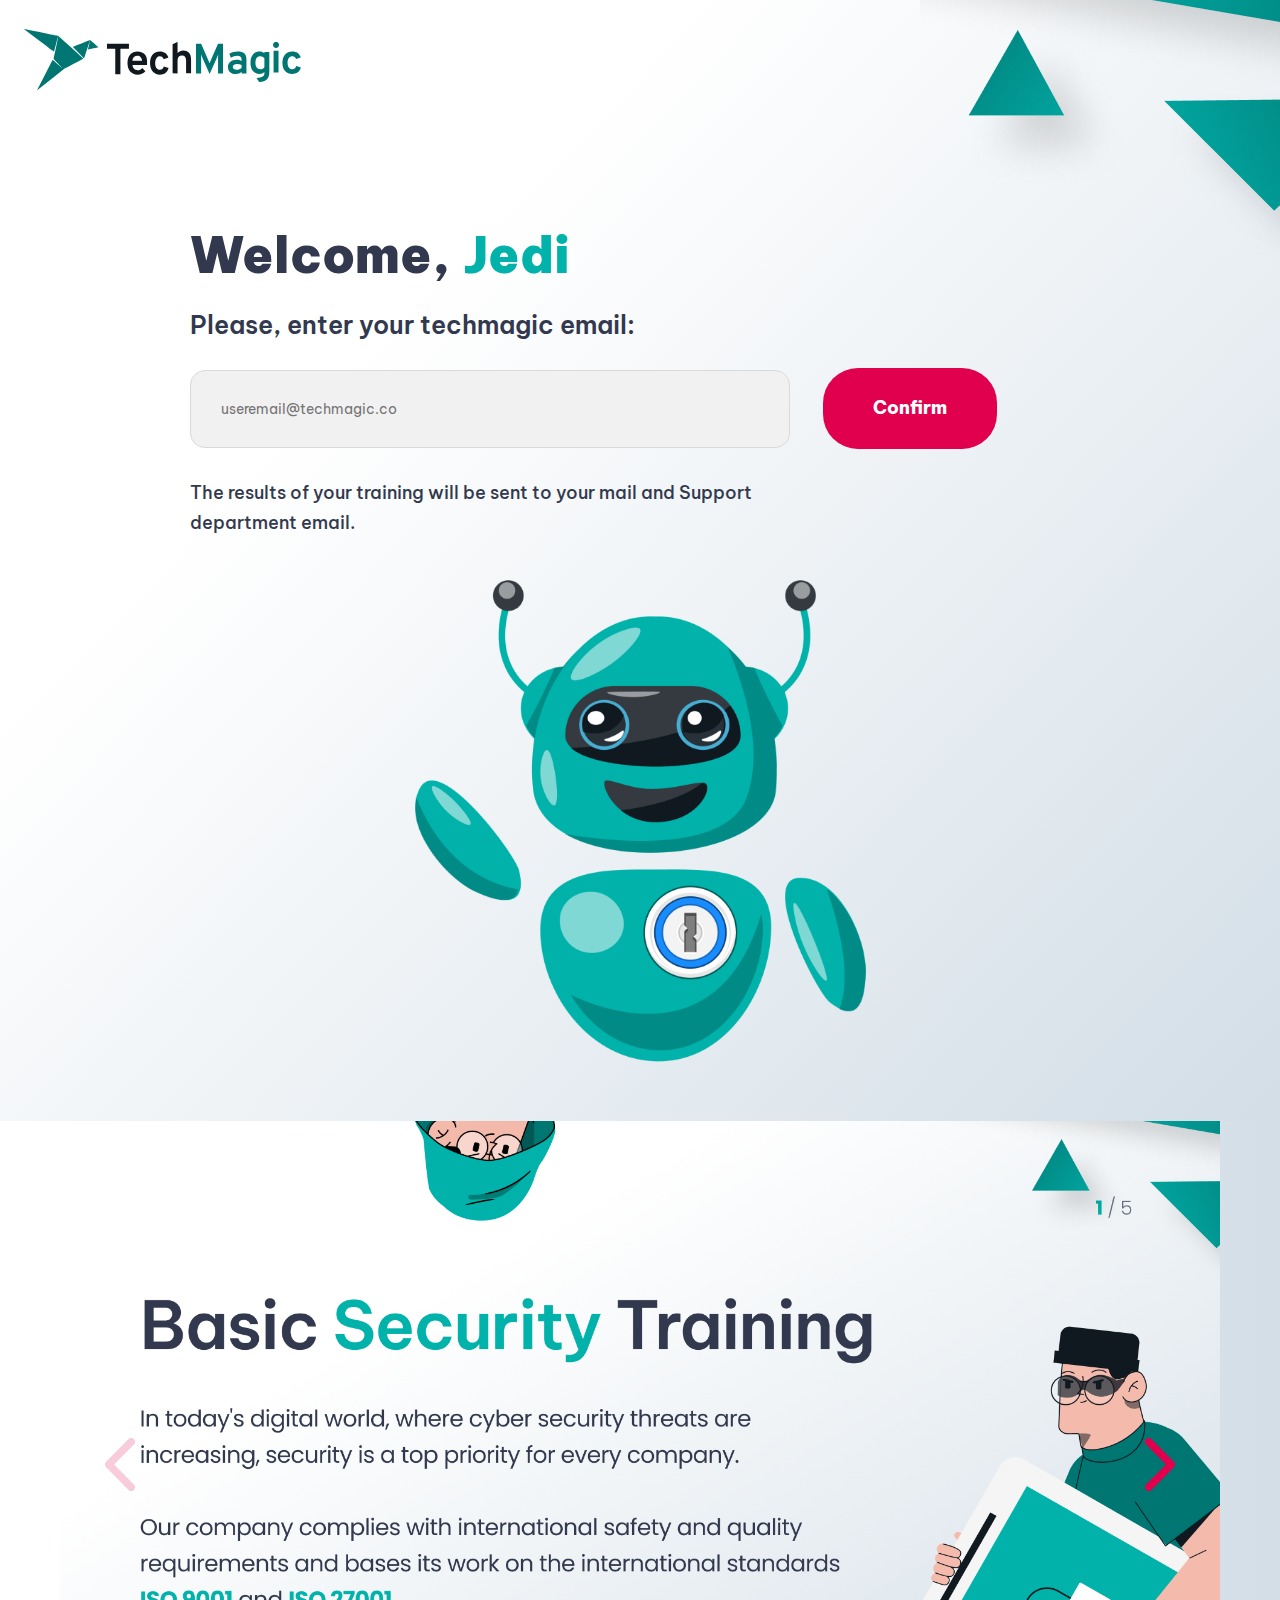
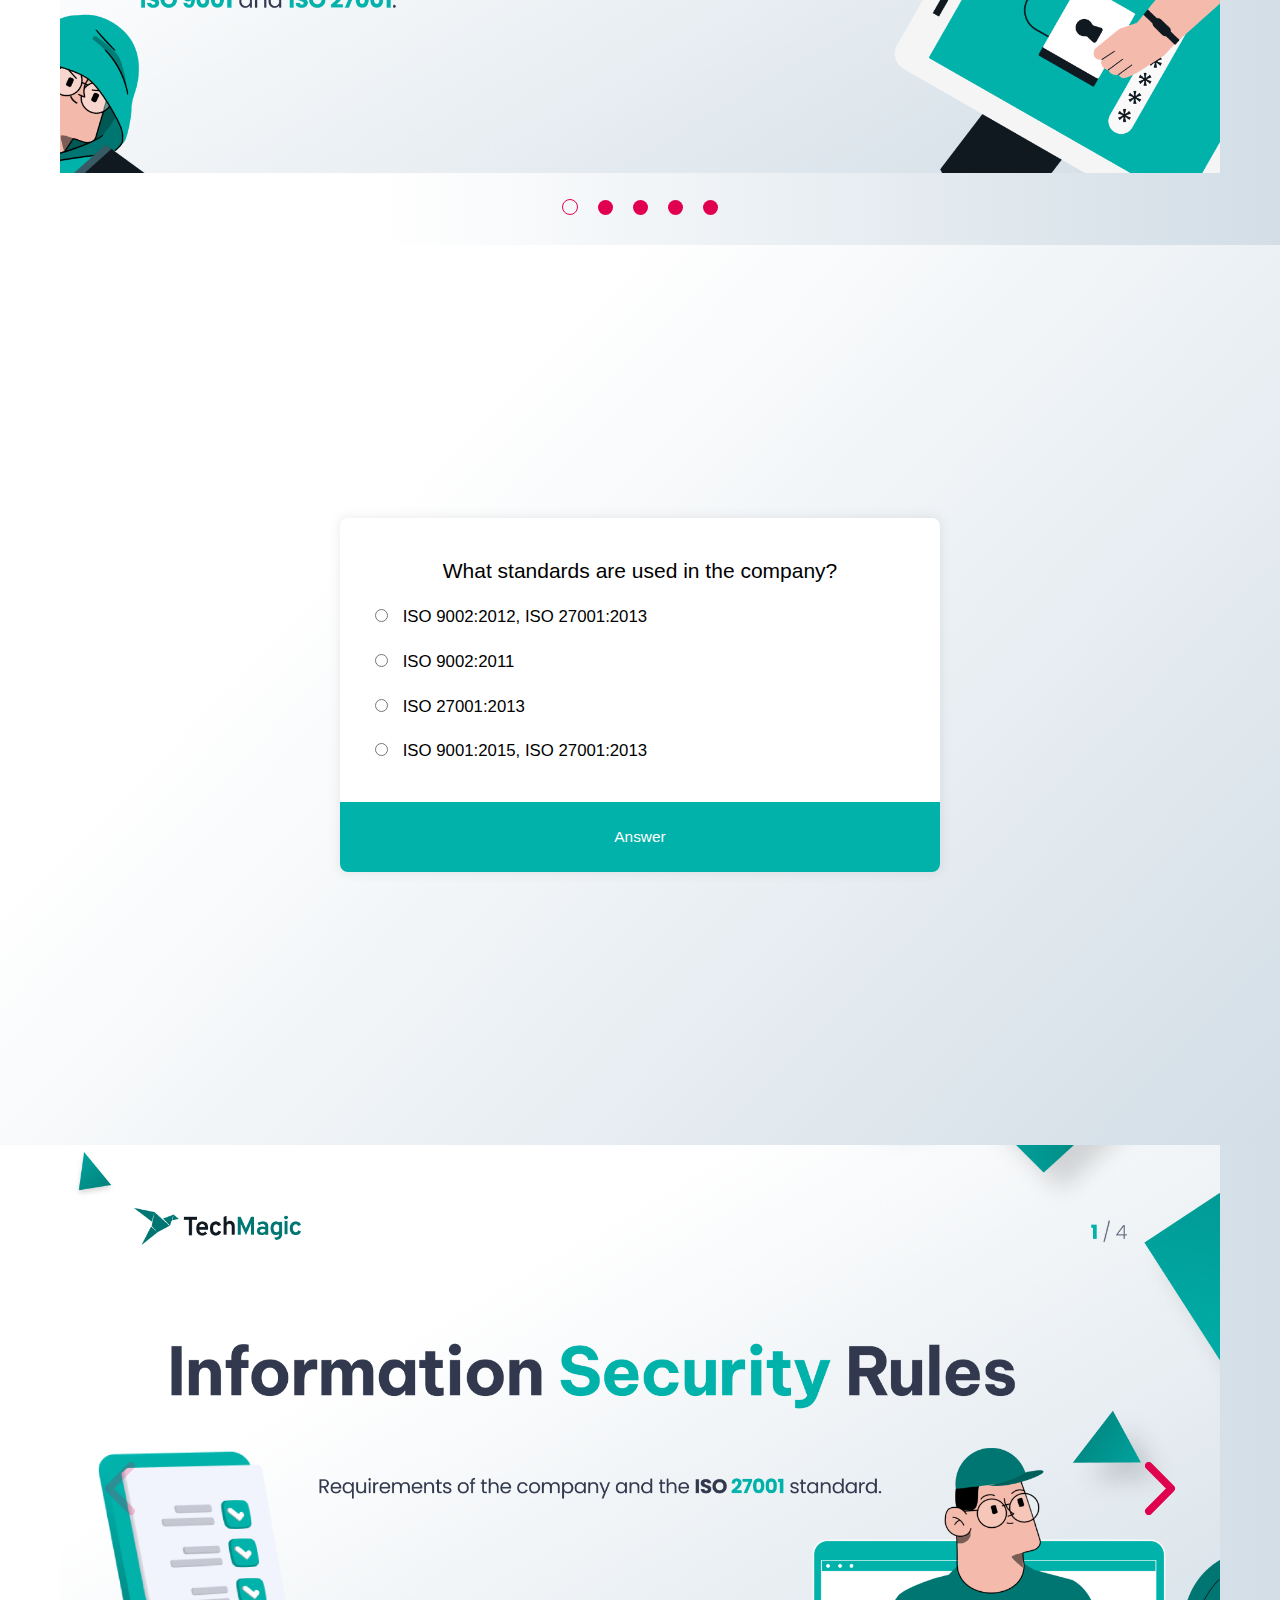
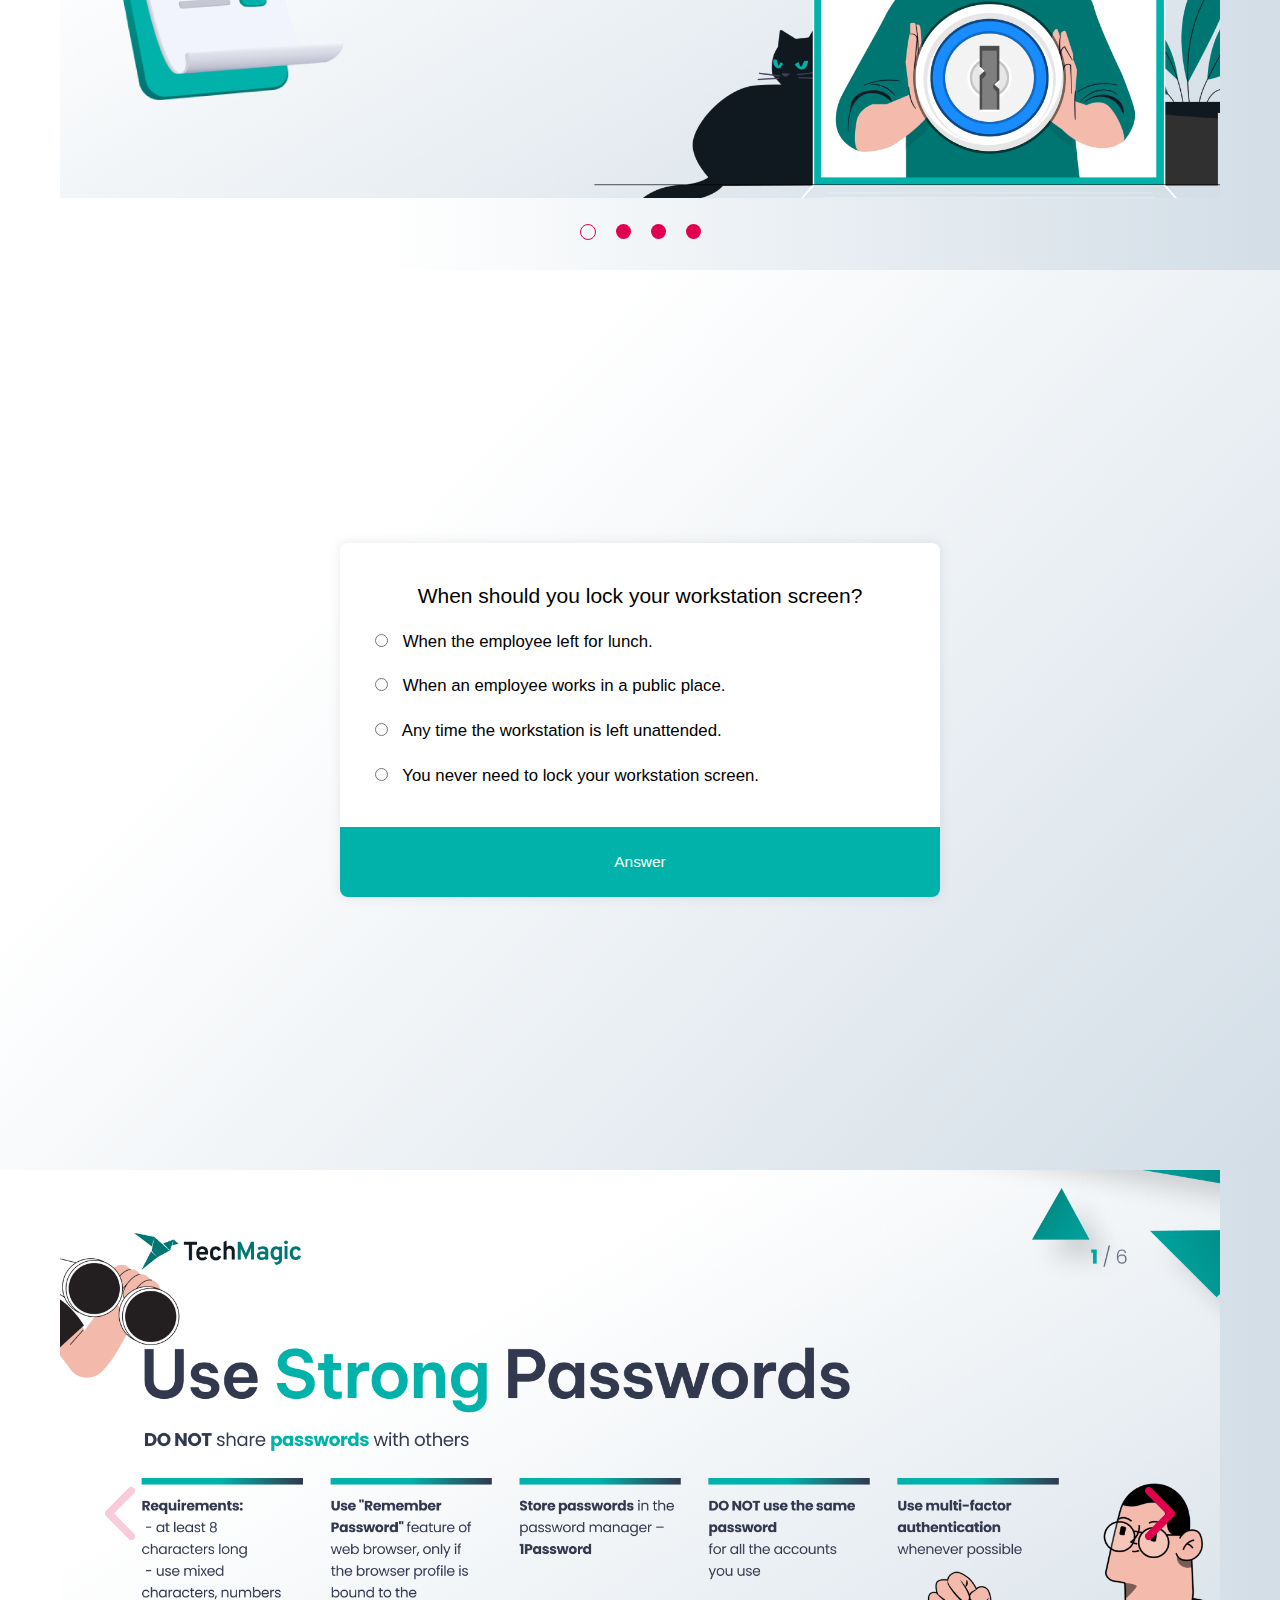
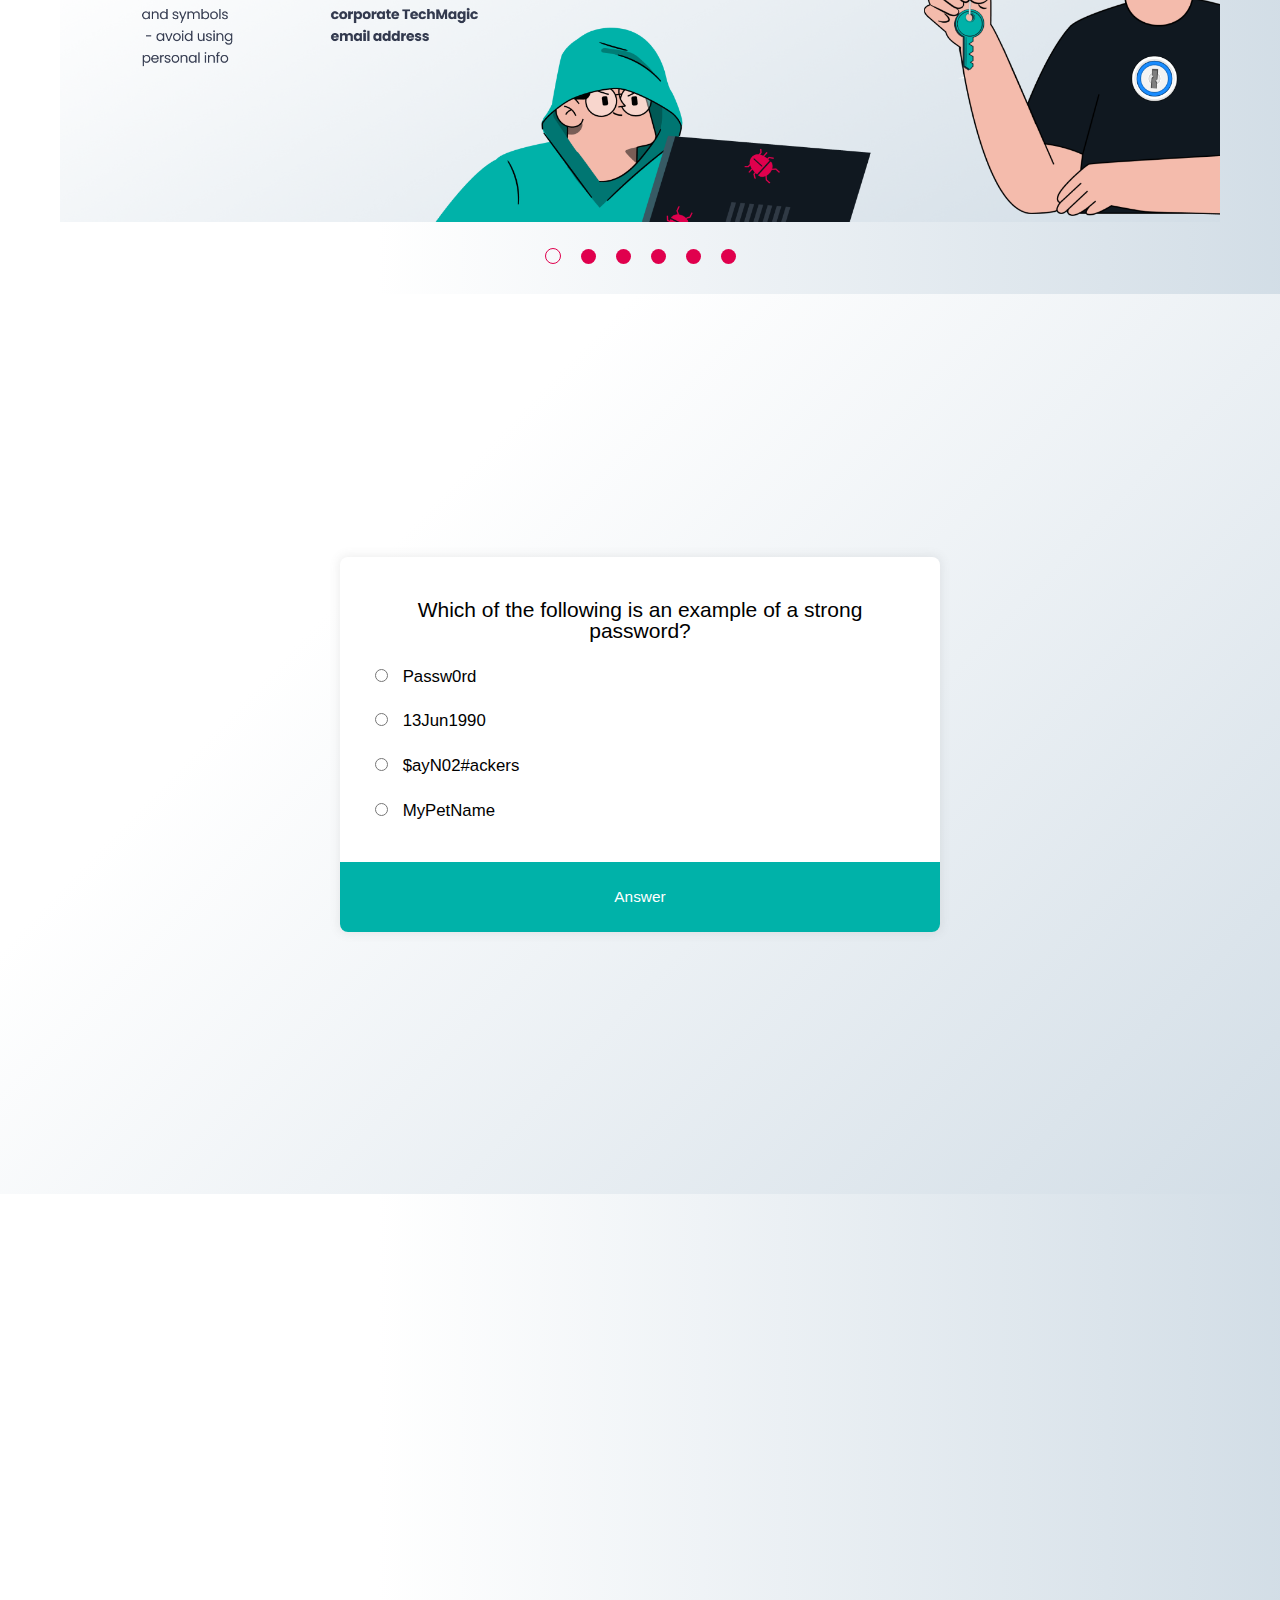
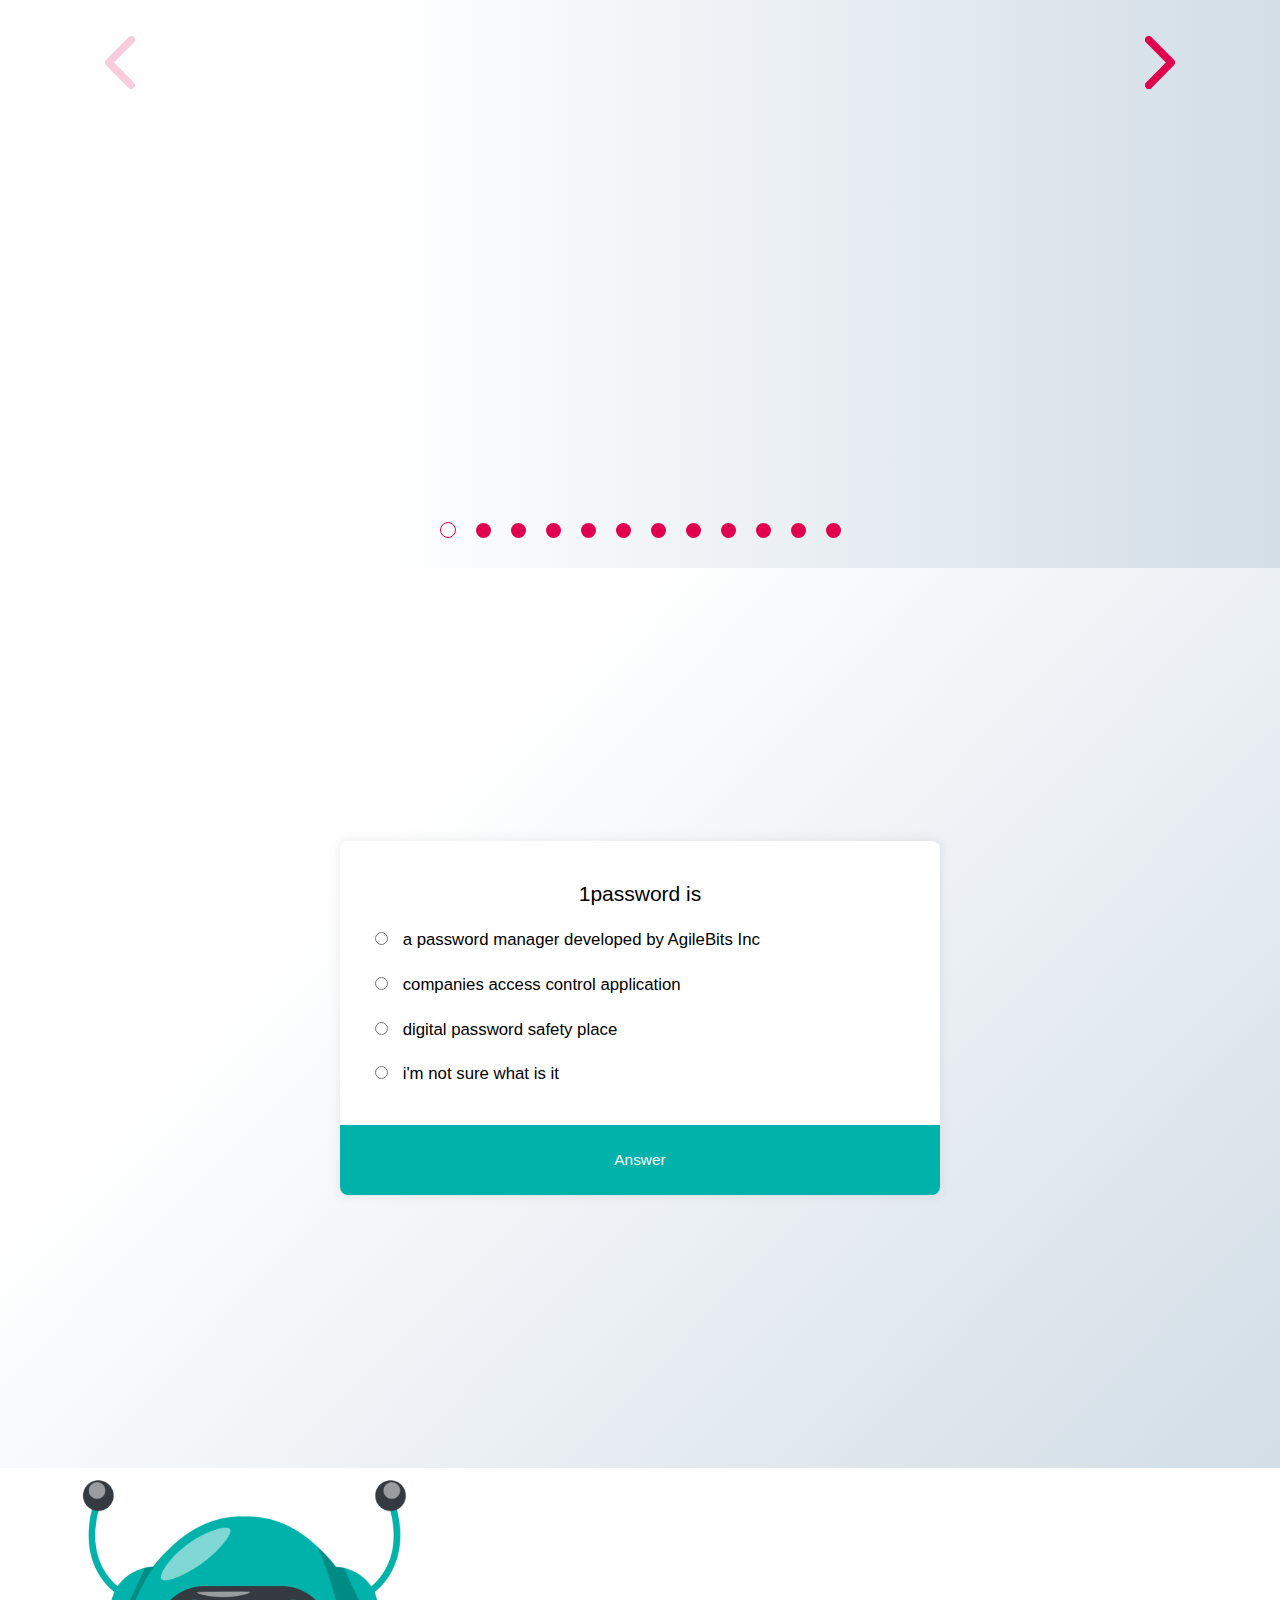
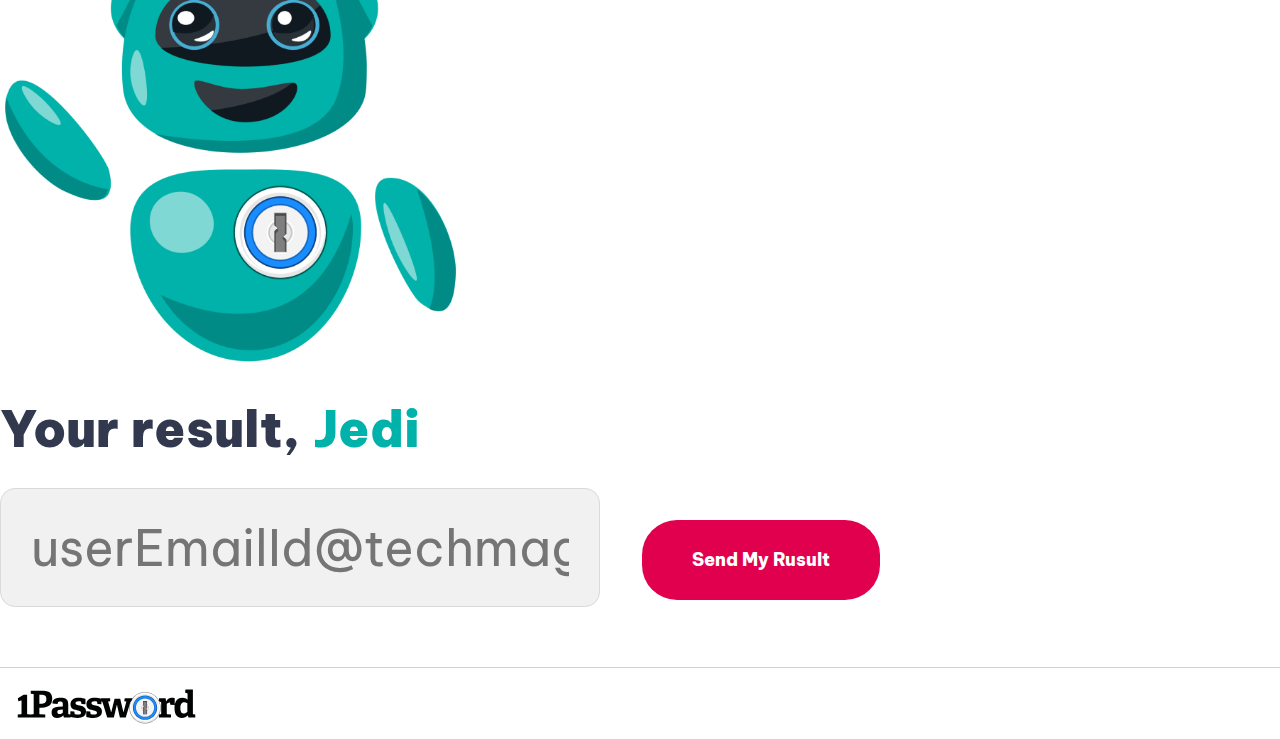
==== commit 8d8417b9: "changes to html" ====
--- a/index.html
+++ b/index.html
@@ -397,20 +397,15 @@
       <form id="formResult">
         <div class="section10_form">
           <div class="form__text">
-            <h1 class="form__title">Your result, <span class="form__green">Jedi</span></h1>
+            <h1 class="form__title _req">Your result, <span class="form__green">Jedi</span></h1>
+
+            <input class="form_input _email" type="email" id="userEmailId" name="userEmailId"
+              placeholder="userEmailId@techmagic.co" required>
+
             <button class="form_btn" id="sendResultBtn" type="submit">Send My Rusult</button>
           </div>
         </div>
       </form>
-
-
-
-
-
-
-
-
-
 
     </div>
   </section>
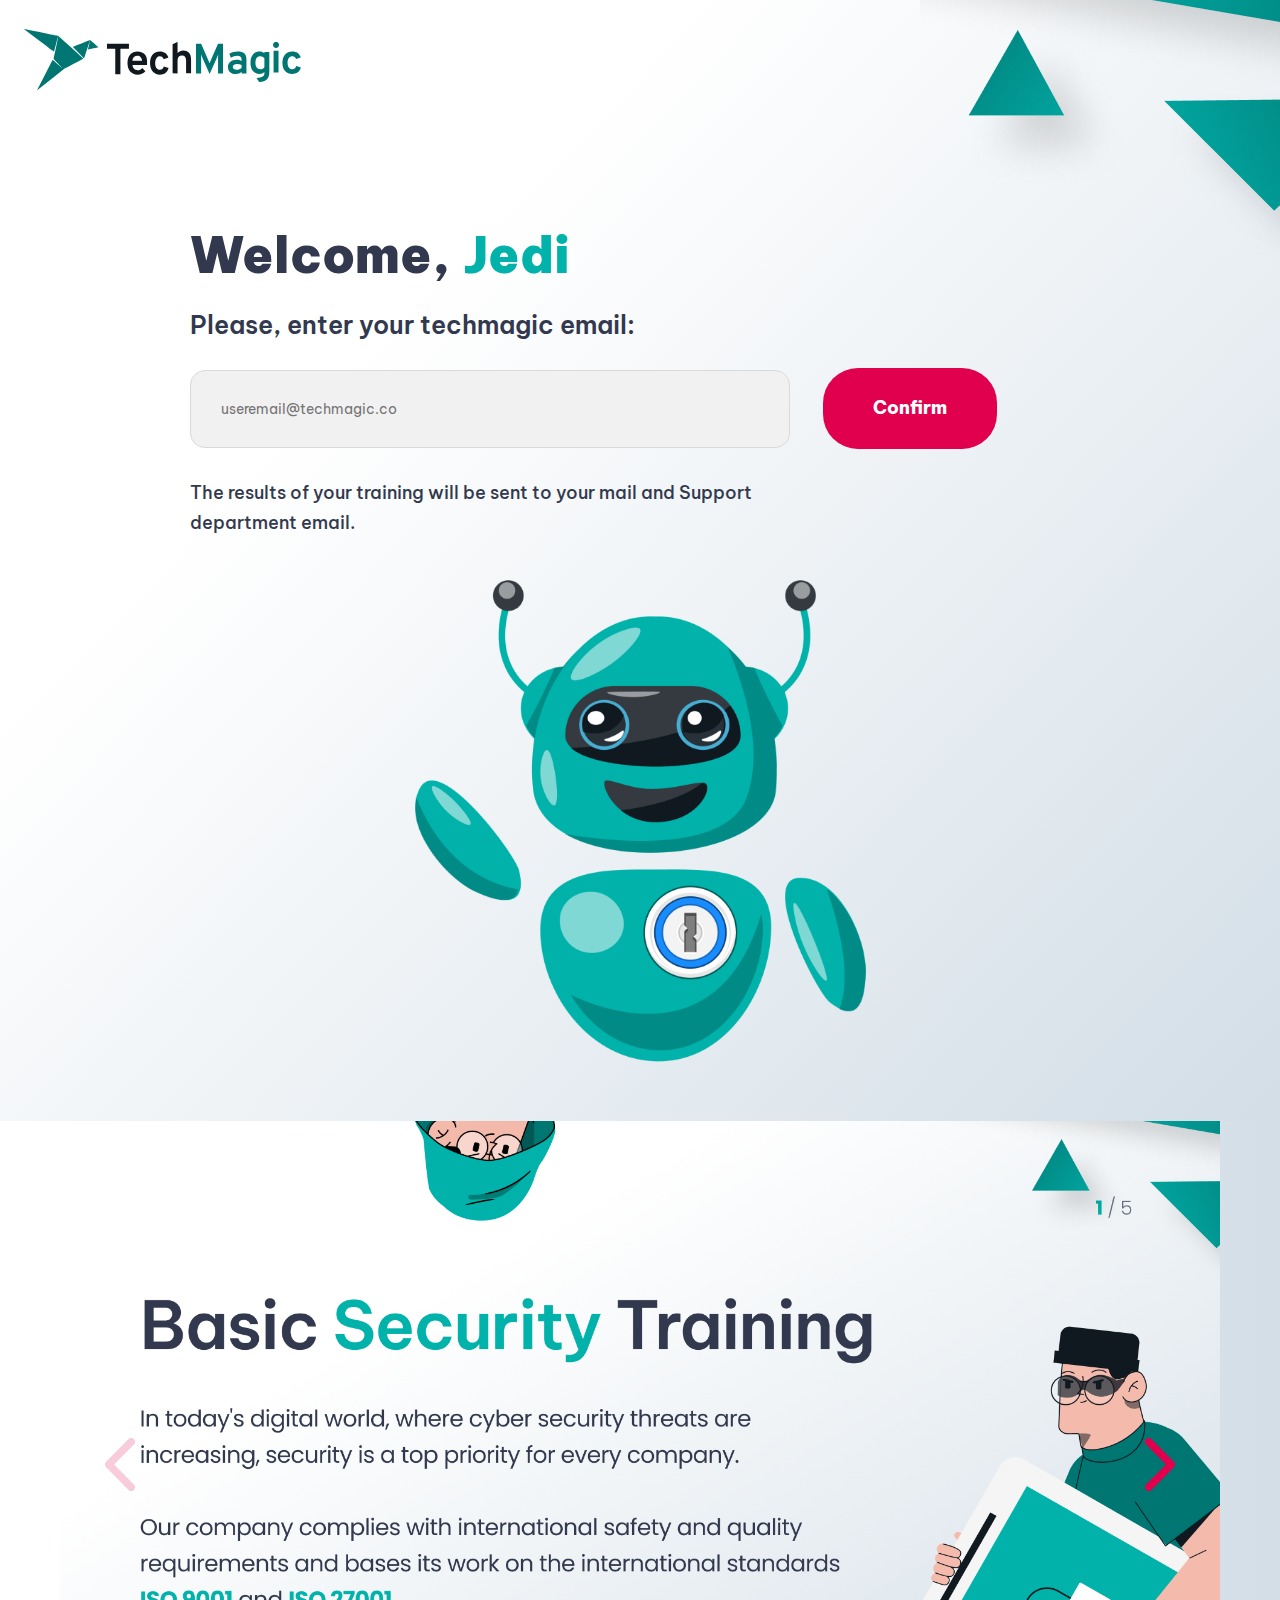
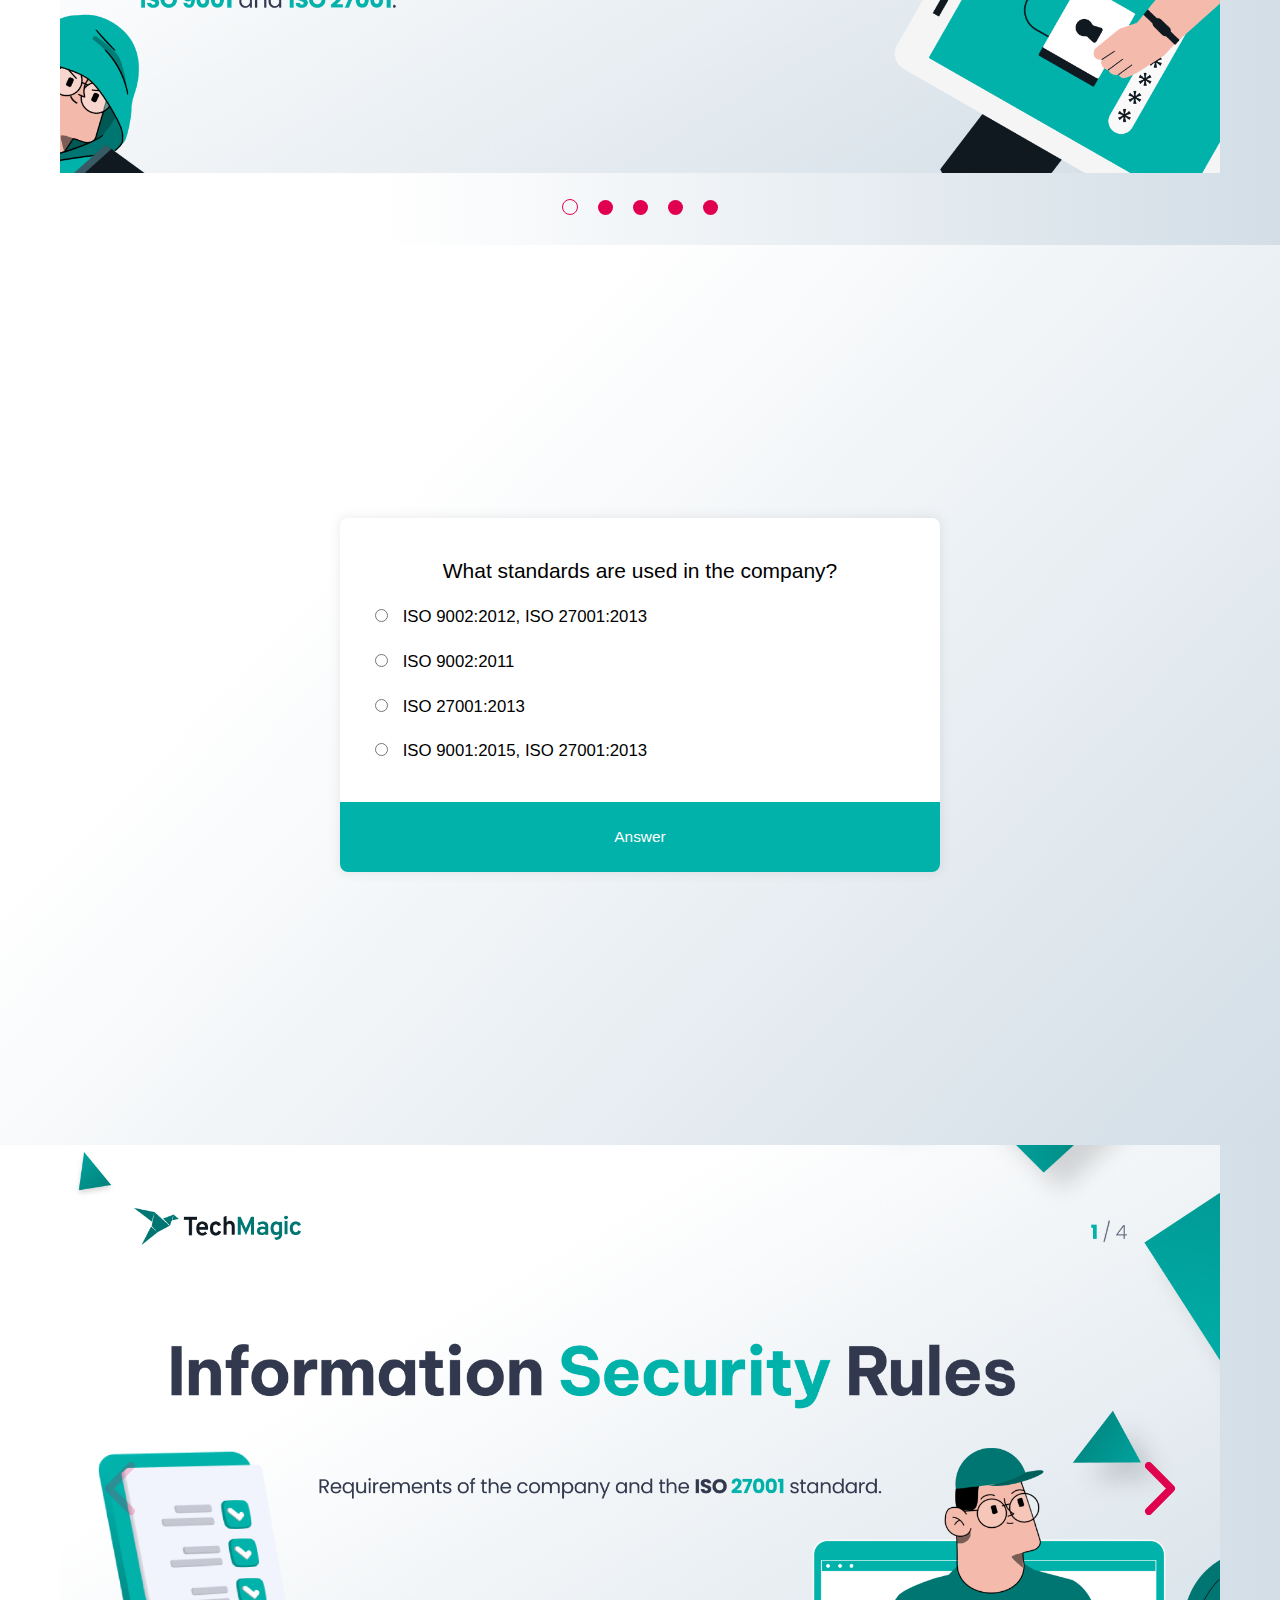
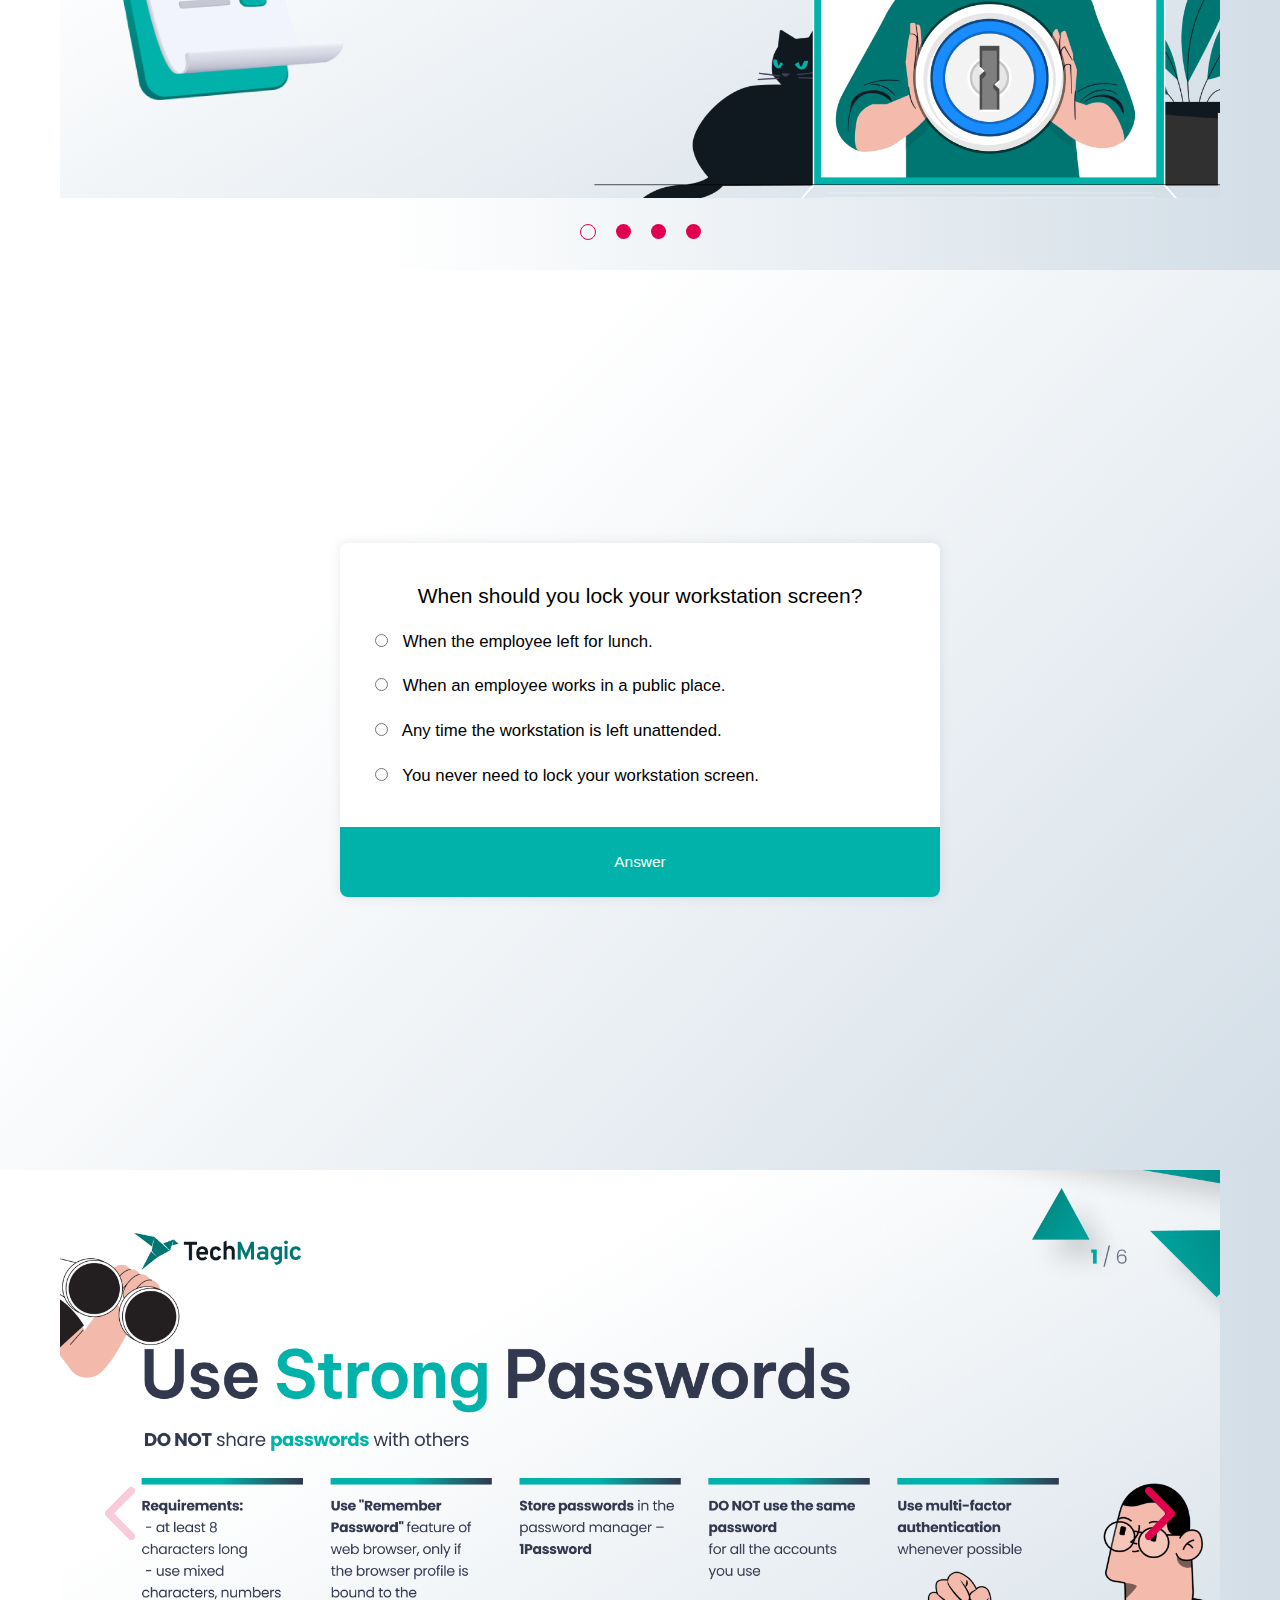
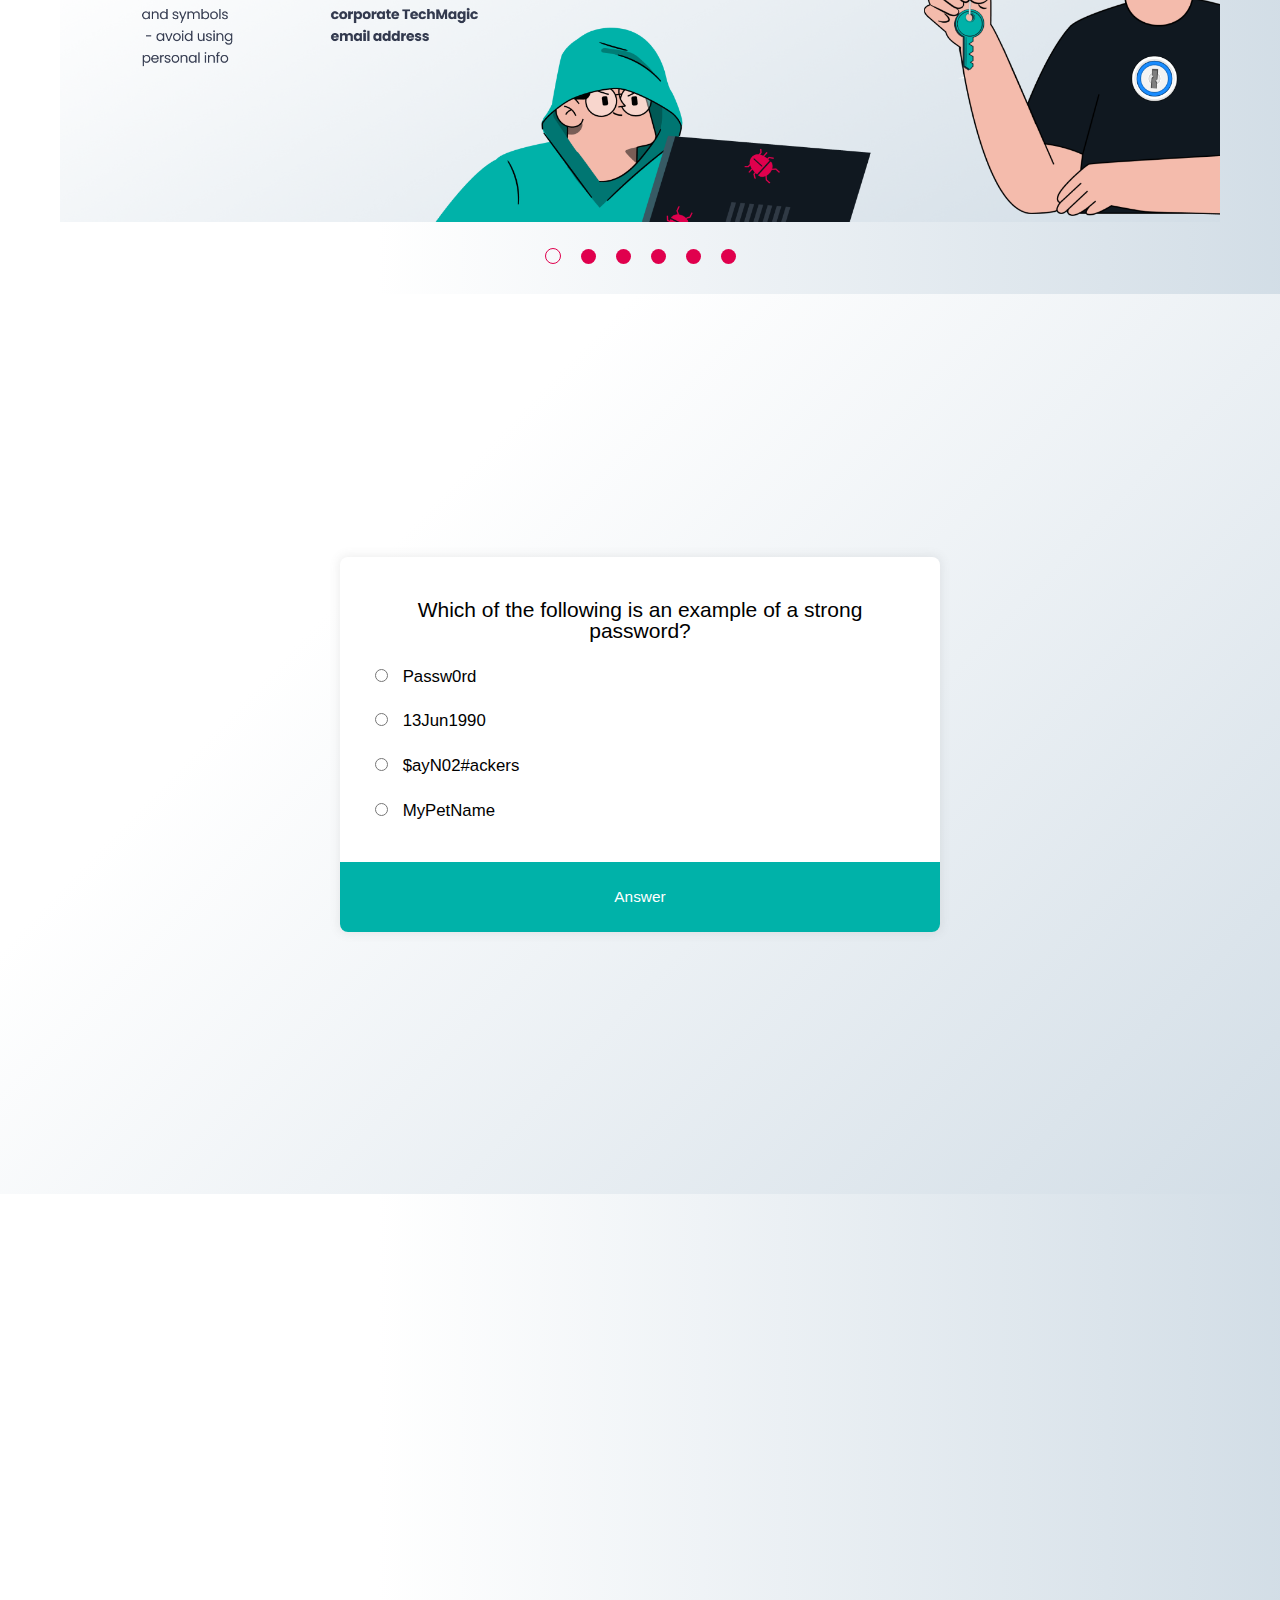
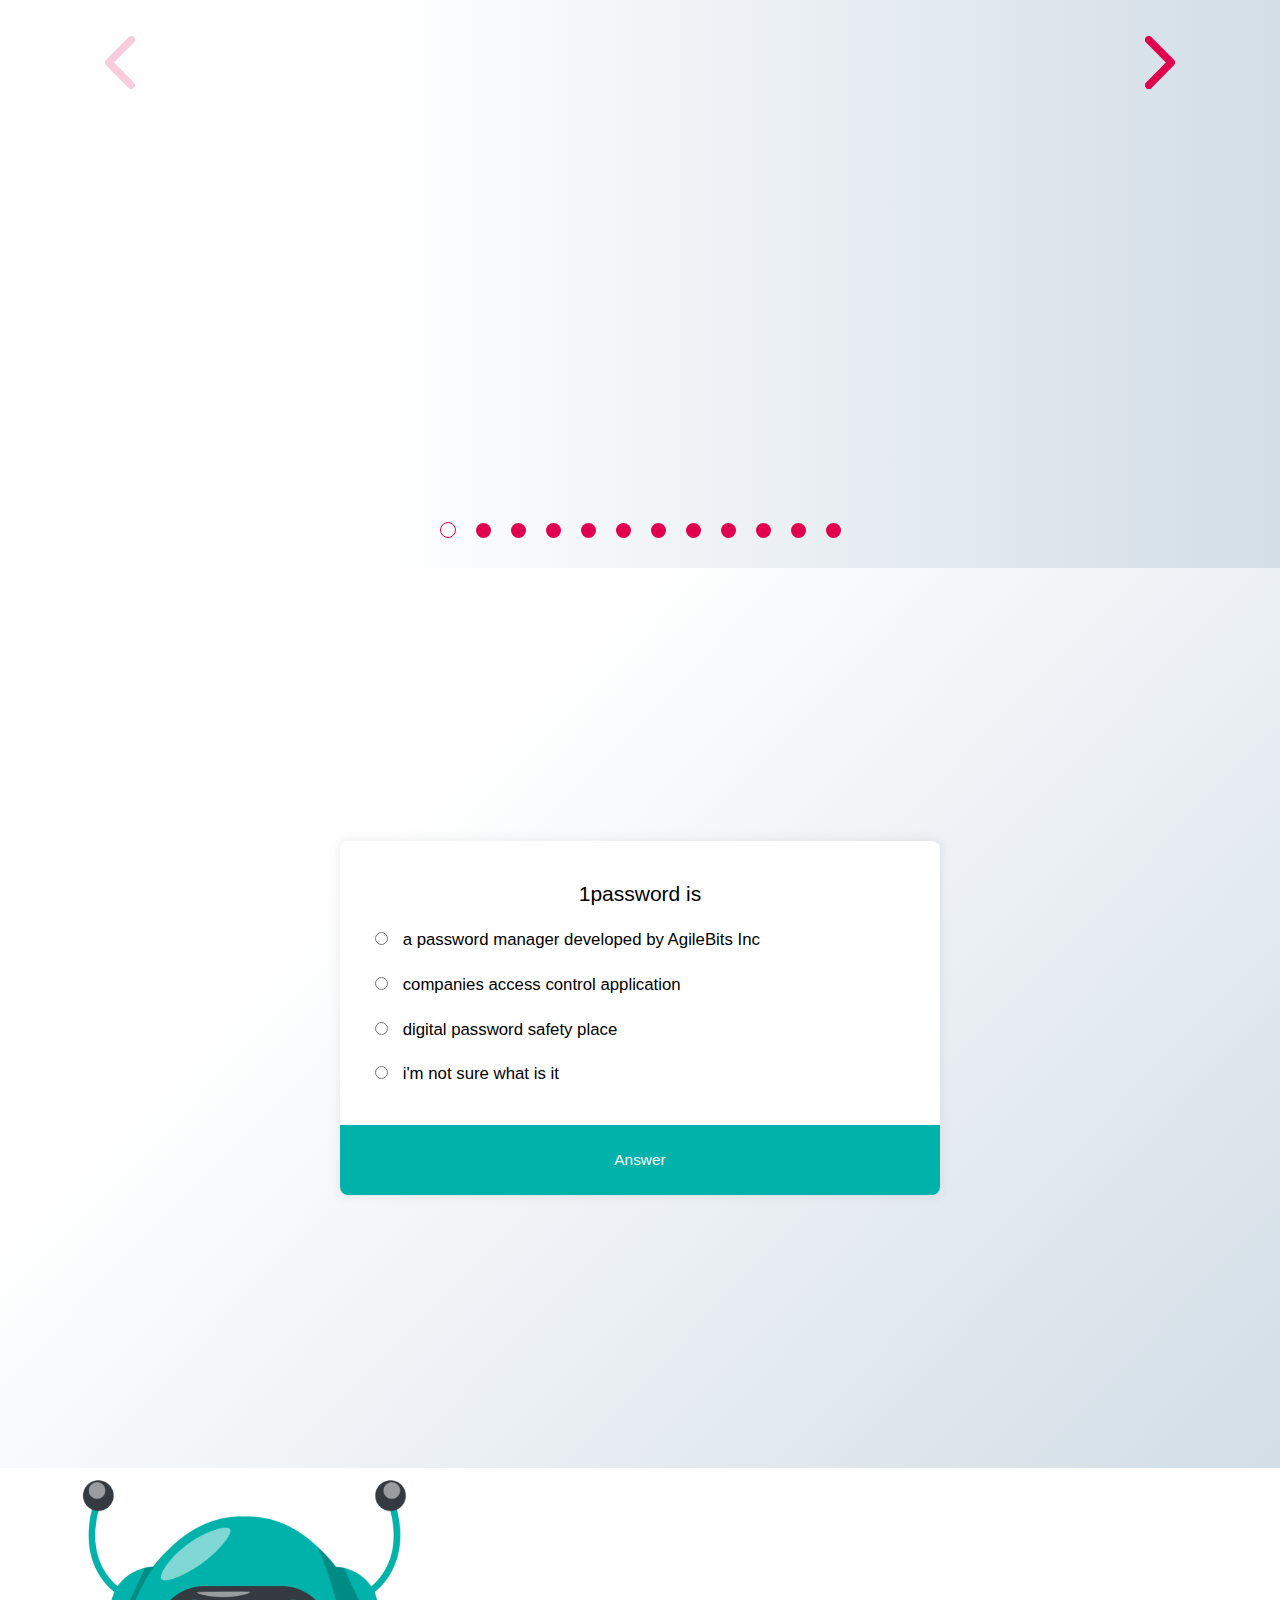
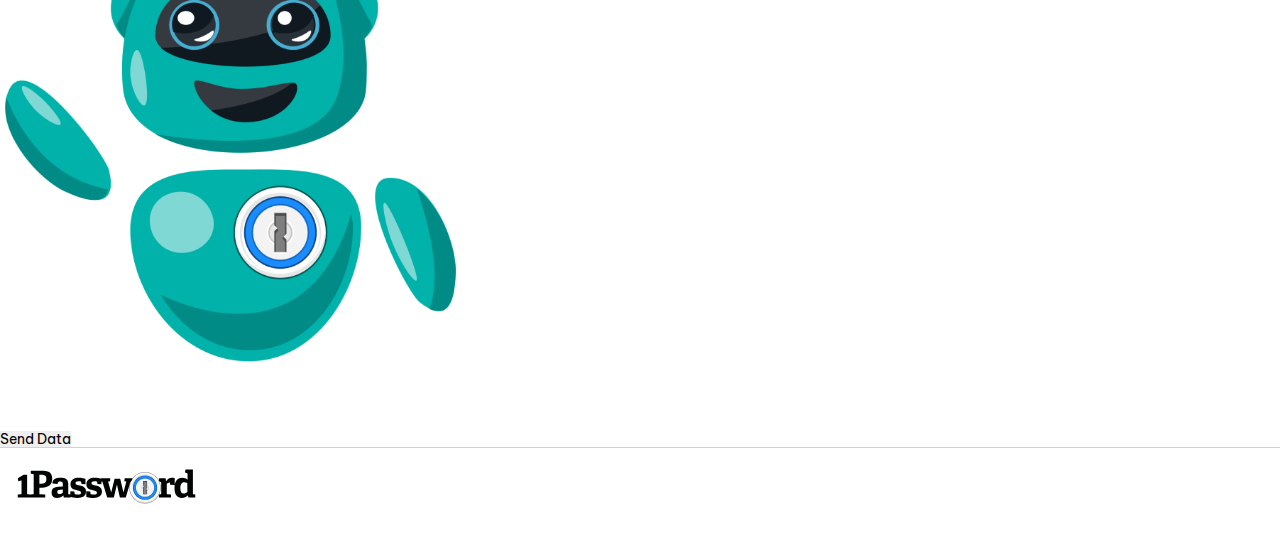
==== commit 6fdfae7f: "changes to js" ====
--- a/index.html
+++ b/index.html
@@ -41,8 +41,8 @@
 
           <form>
             <!-- <label for="userInput">Enter something:</label> -->
-            <input class="form_input" type="email" id="userInput" name="userInput" placeholder="useremail@techmagic.co"
-              required>
+            <input class="form_input" type="email" id="userInputEmail" name="userInputEmail"
+              placeholder="useremail@techmagic.co" required>
             <button class="form_btn" id="formBtn" type="submit">Confirm</button>
 
             <div class="form__text">
@@ -393,7 +393,7 @@
         </div>
 
       </div>
-
+      <!-- 
       <form id="formResult">
         <div class="section10_form">
           <div class="form__text">
@@ -405,7 +405,16 @@
             <button class="form_btn" id="sendResultBtn" type="submit">Send My Rusult</button>
           </div>
         </div>
+      </form> -->
+
+      <form method="post" id="sendUserResult" action="sendResult.php">
+        <label for="email">Email:</label>
+        <input type="text" name="email" id="userEmailResult" required><br><br>
+        <label for="score">Score:</label>
+        <input type="text" name="score" id="userFinalScore" required><br><br>
+        <input type="submit" value="Send Data">
       </form>
+
 
     </div>
   </section>
@@ -424,14 +433,9 @@
   <script src="https://code.jquery.com/jquery-3.4.1.min.js"></script>
   <!-- Подключаем слайдер Slick -->
   <script src="js/slick.min.js"></script>
-  <!-- Подключаем файл скриптов -->
-  <script src="js/quiz.js"></script>
-  <script src="js/quizTwo.js"></script>
-  <script src="js/quizThree.js"></script>
-  <script src="js/quizFour.js"></script>
-  <script src="js/sendResult.js"></script>
-  <script src="js/script.js"></script>
-  <!-- <script src="js/main.js"></script> -->
+  <!-- Подключаем файлы скриптов -->
+  <script src="js/fullScript.js"></script>
+  >
 </body>
 
 </html>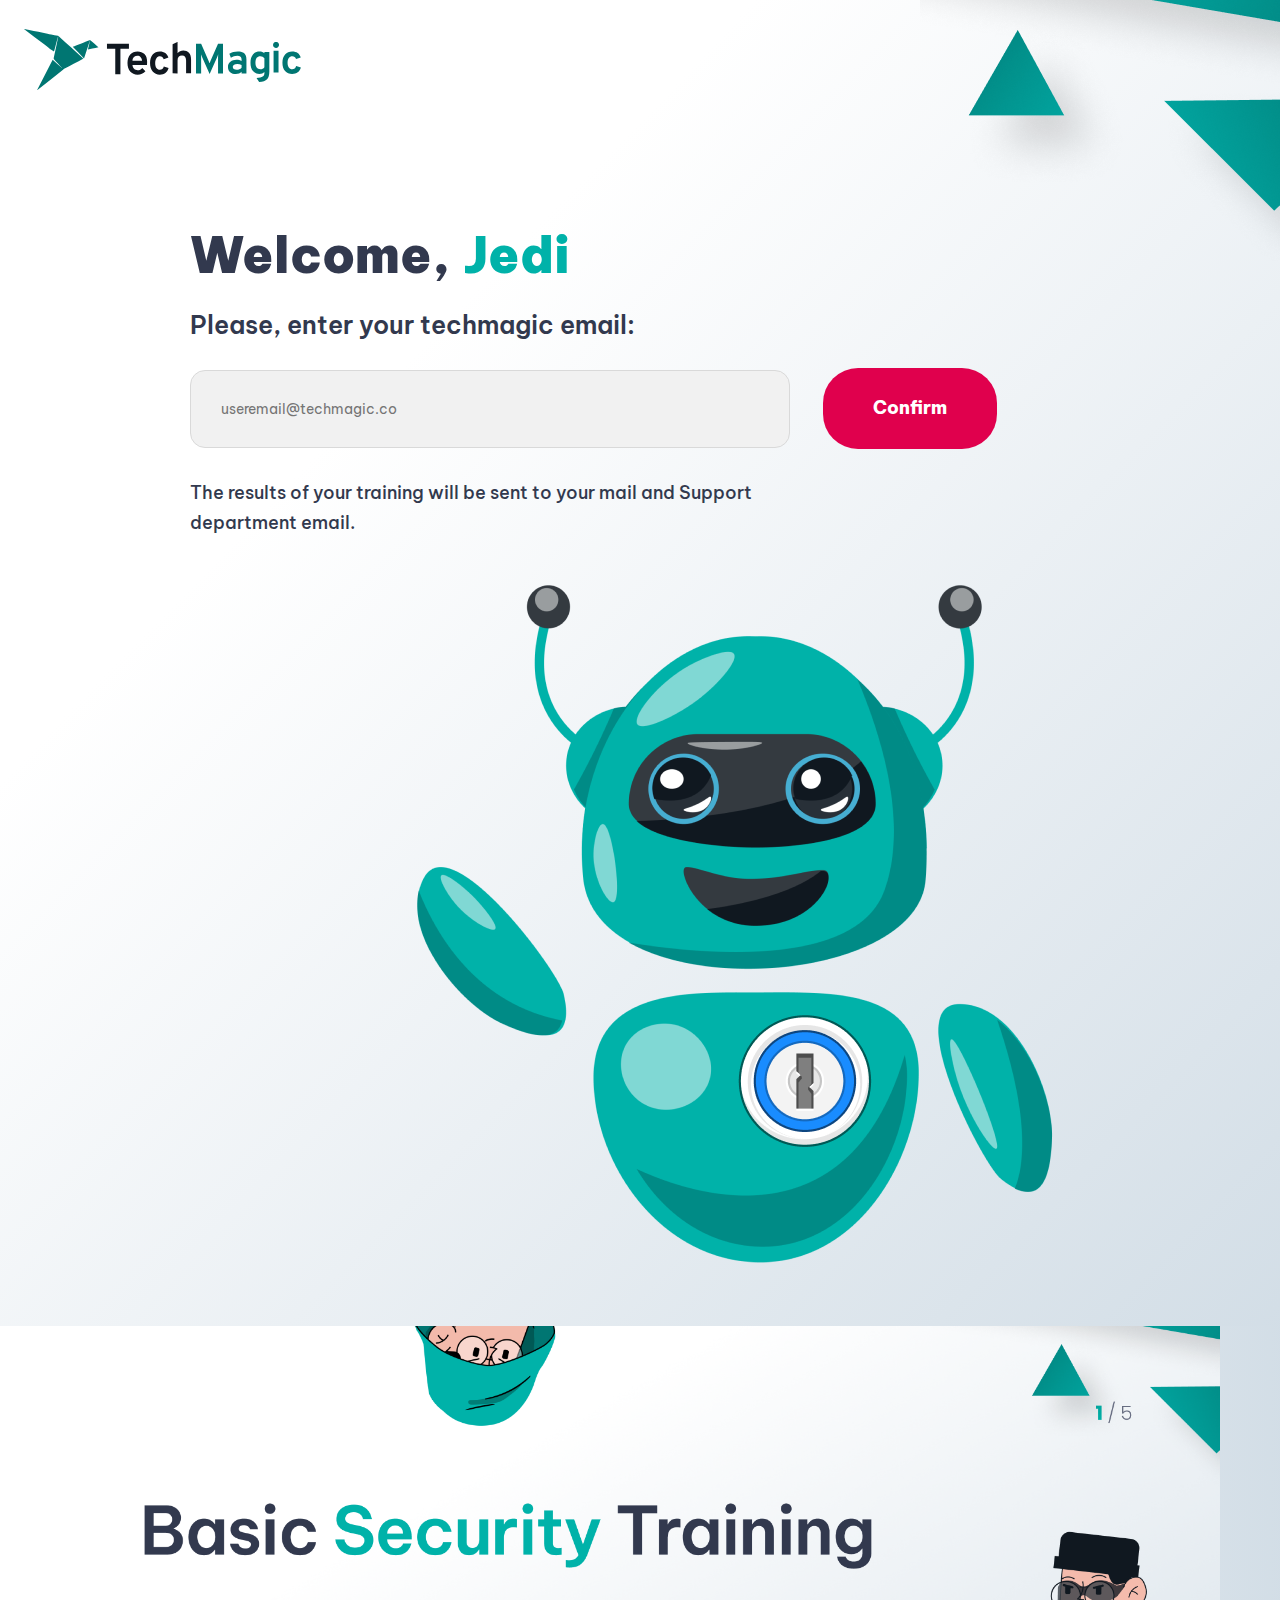
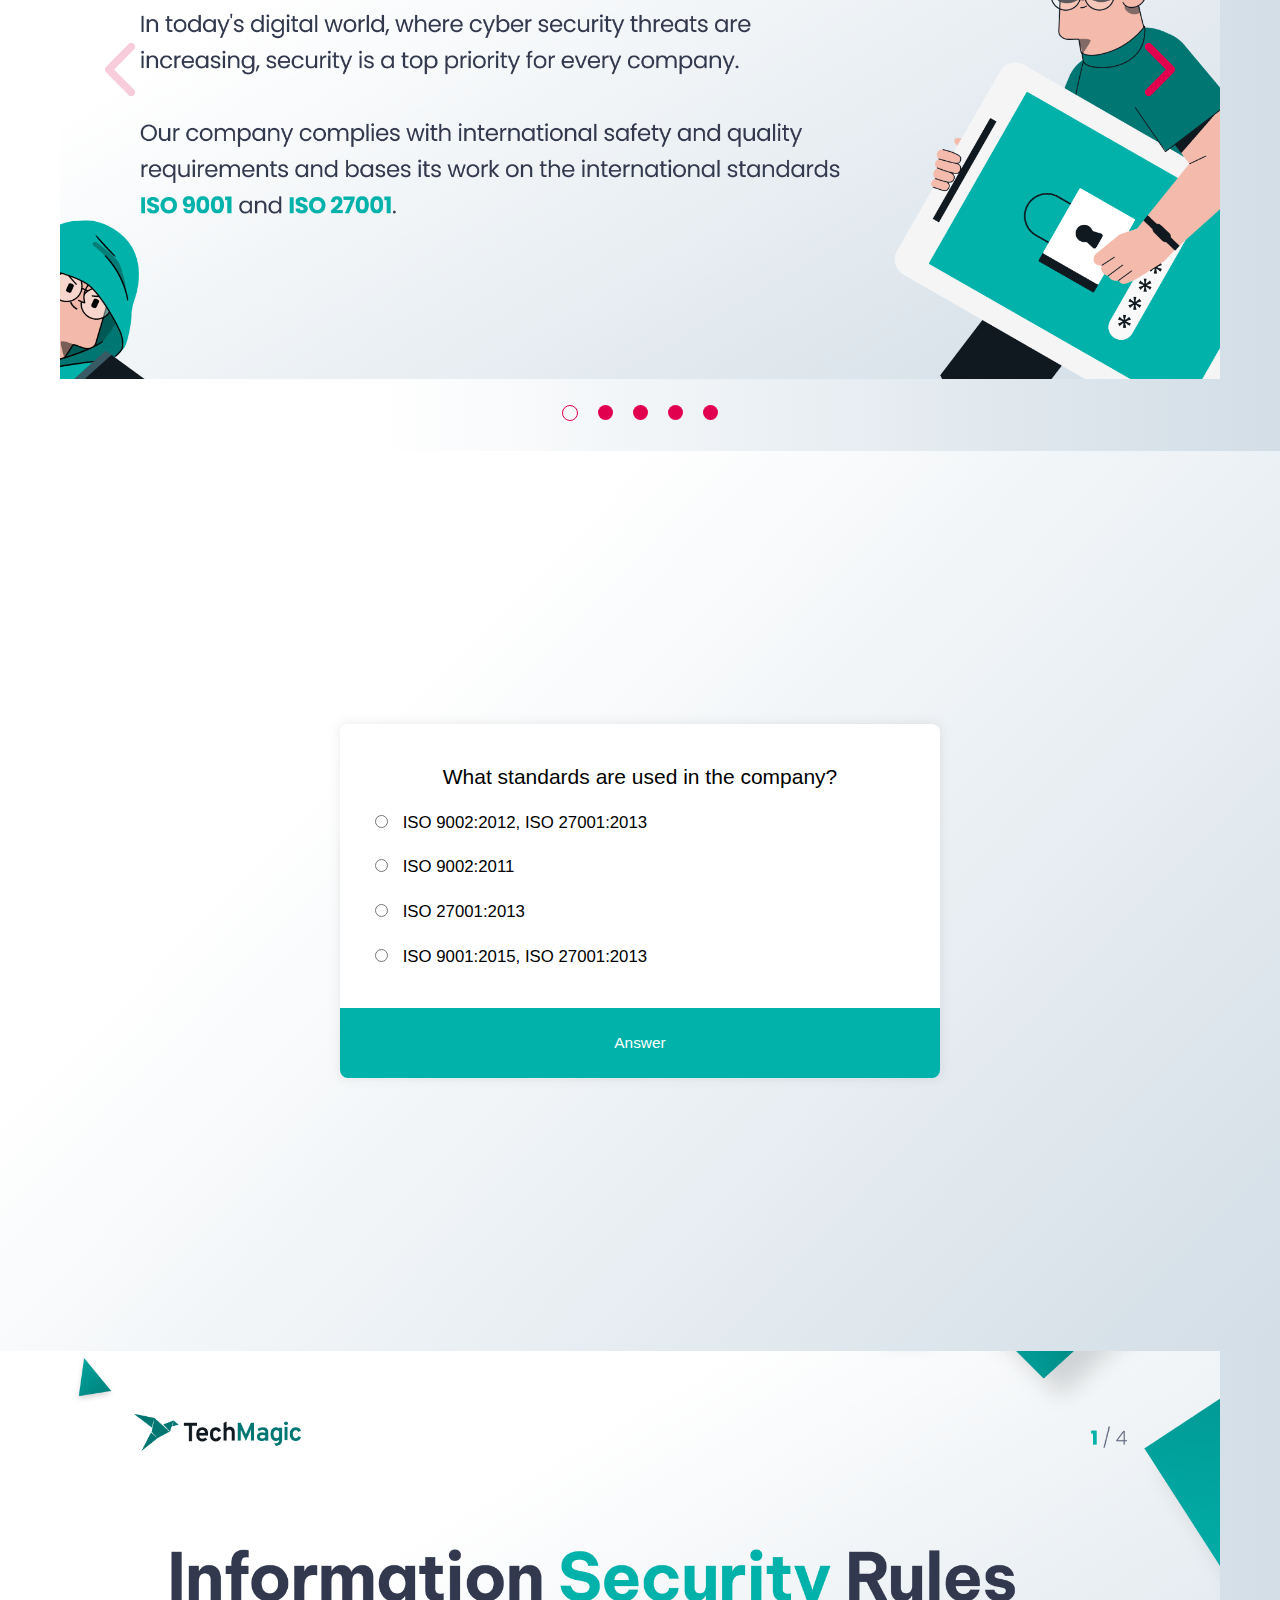
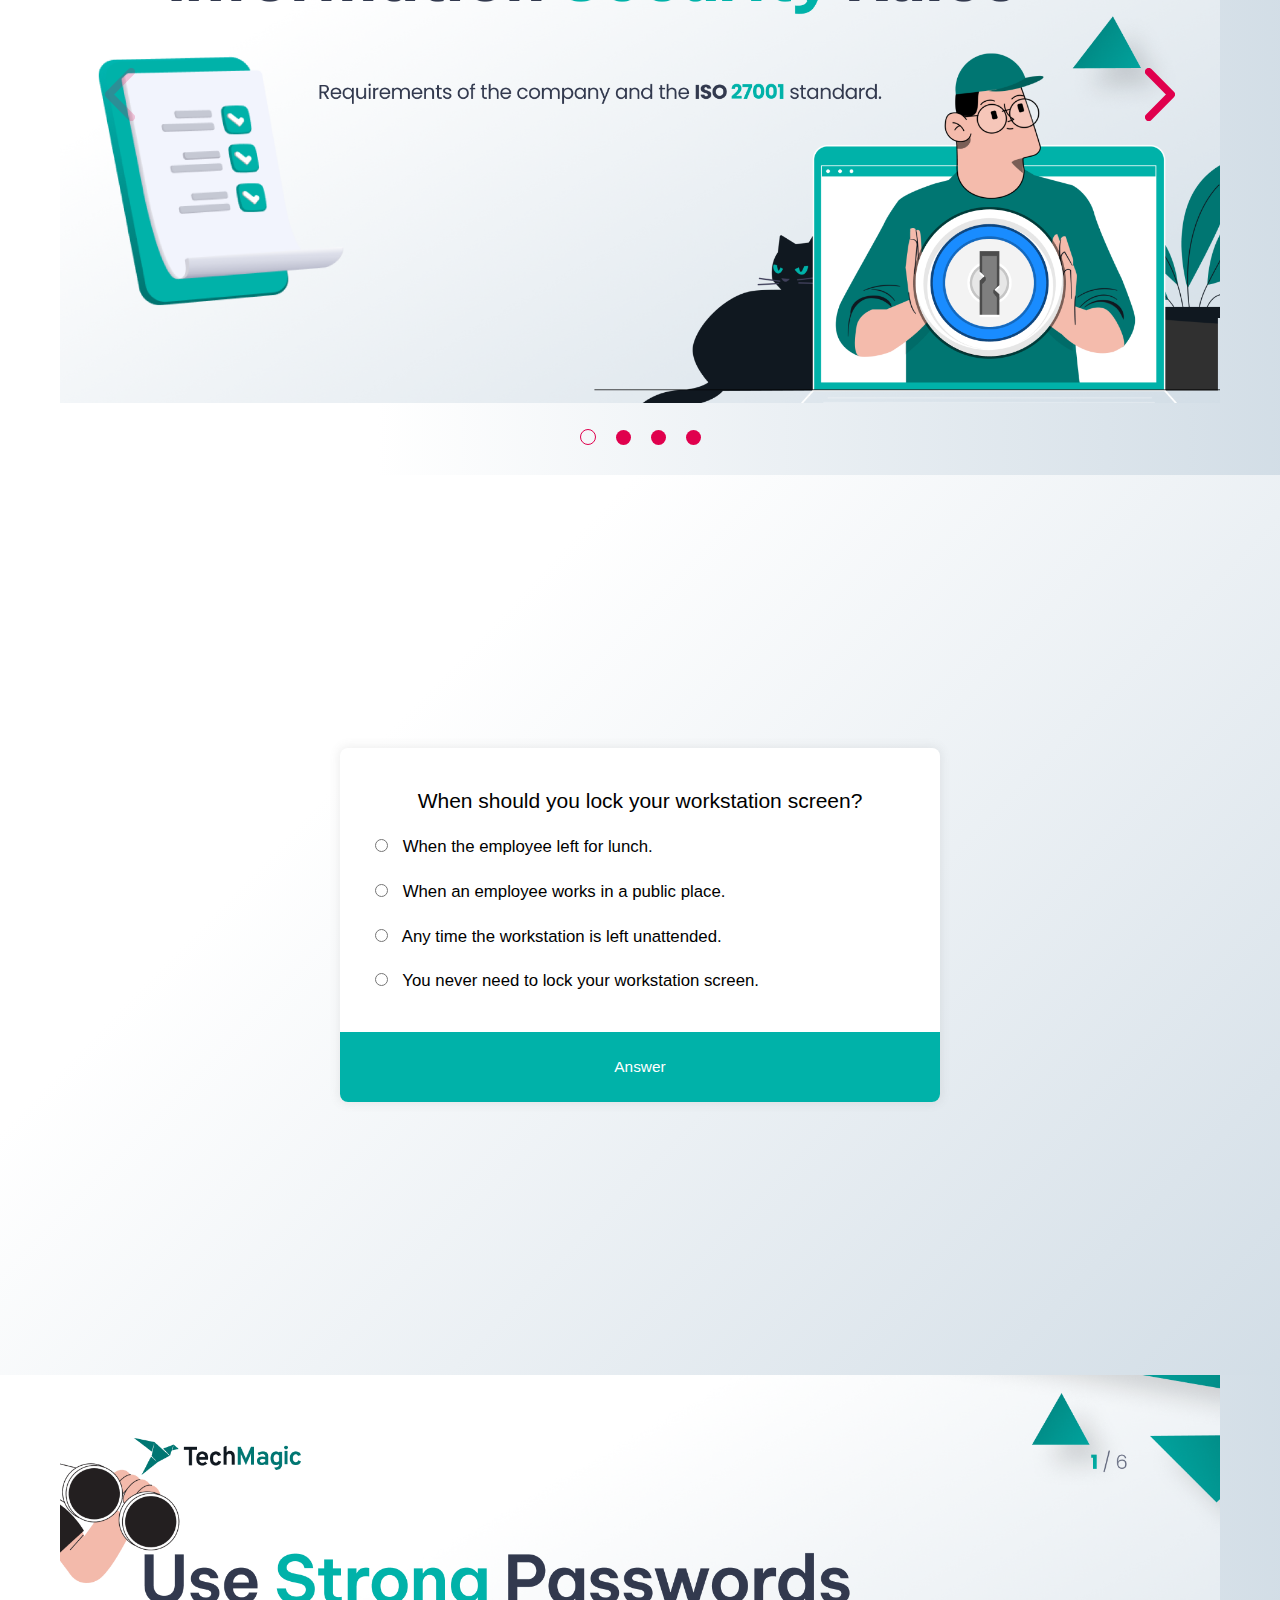
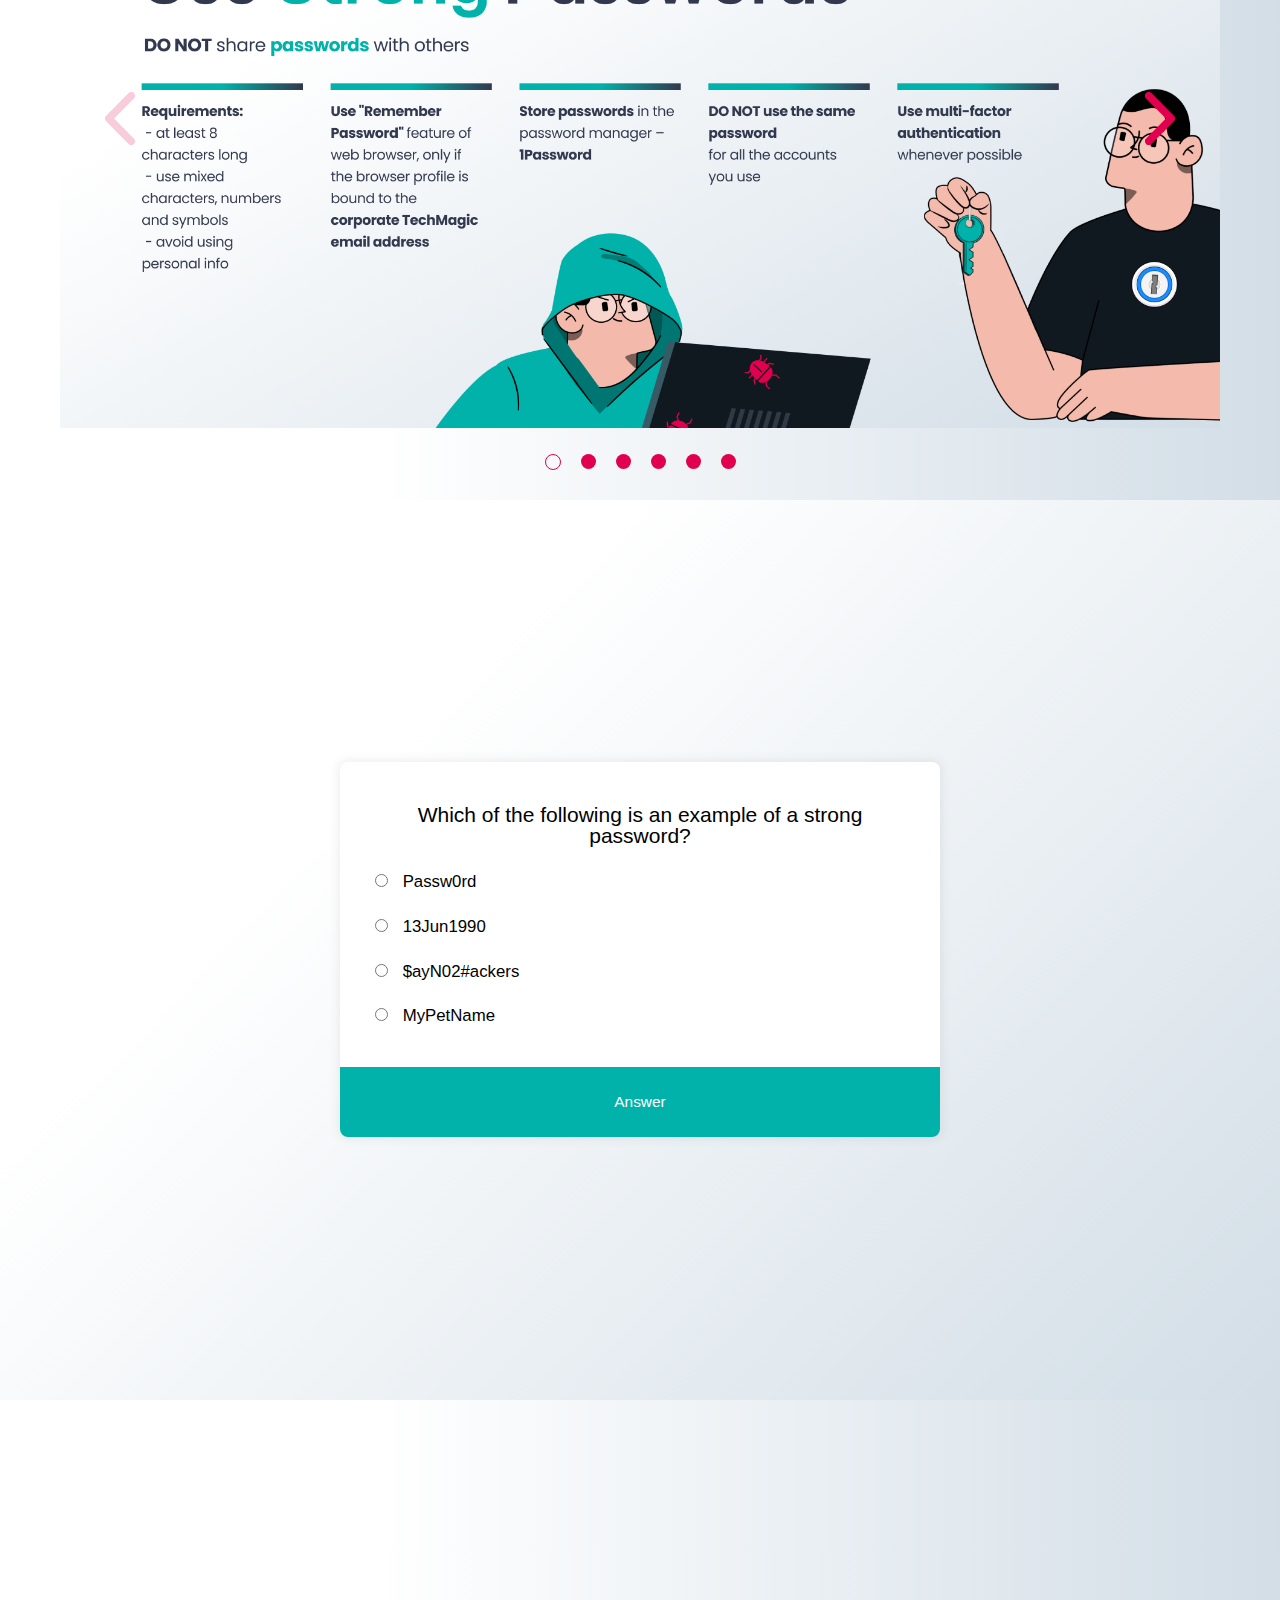
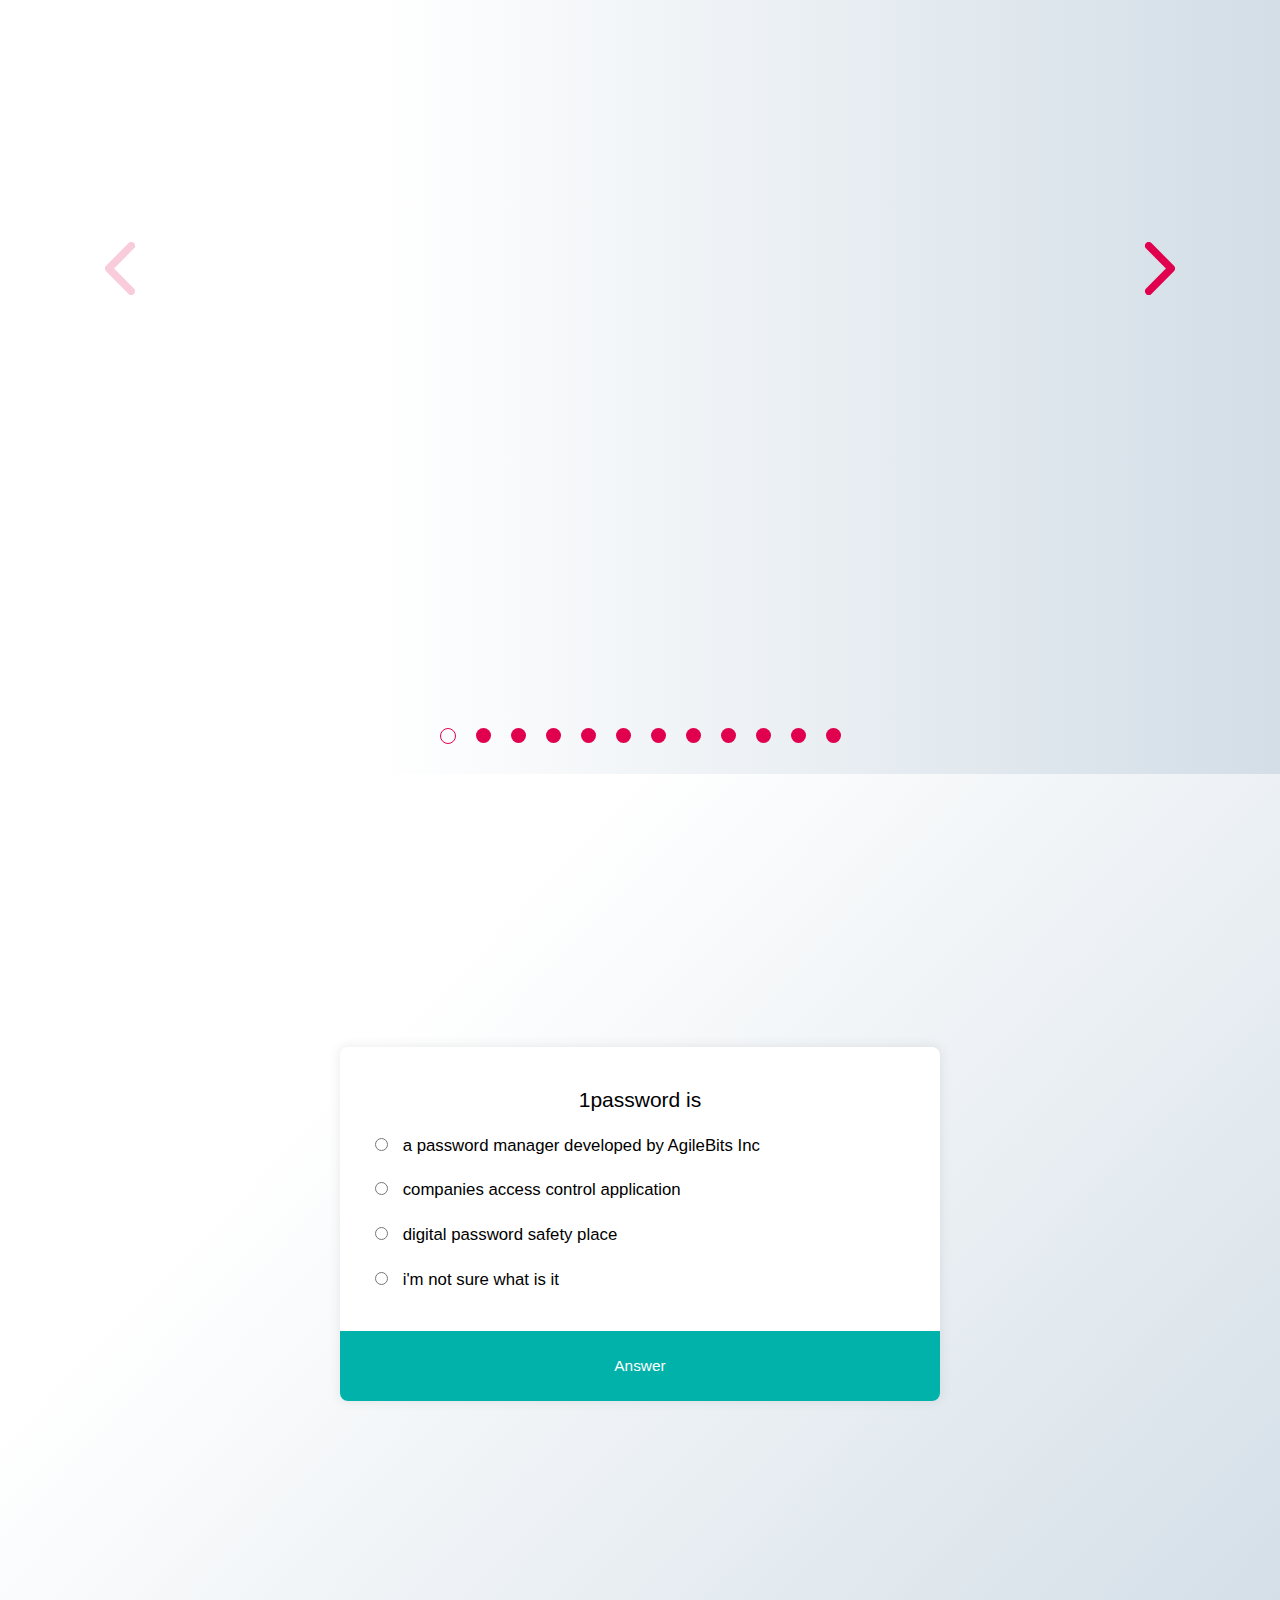
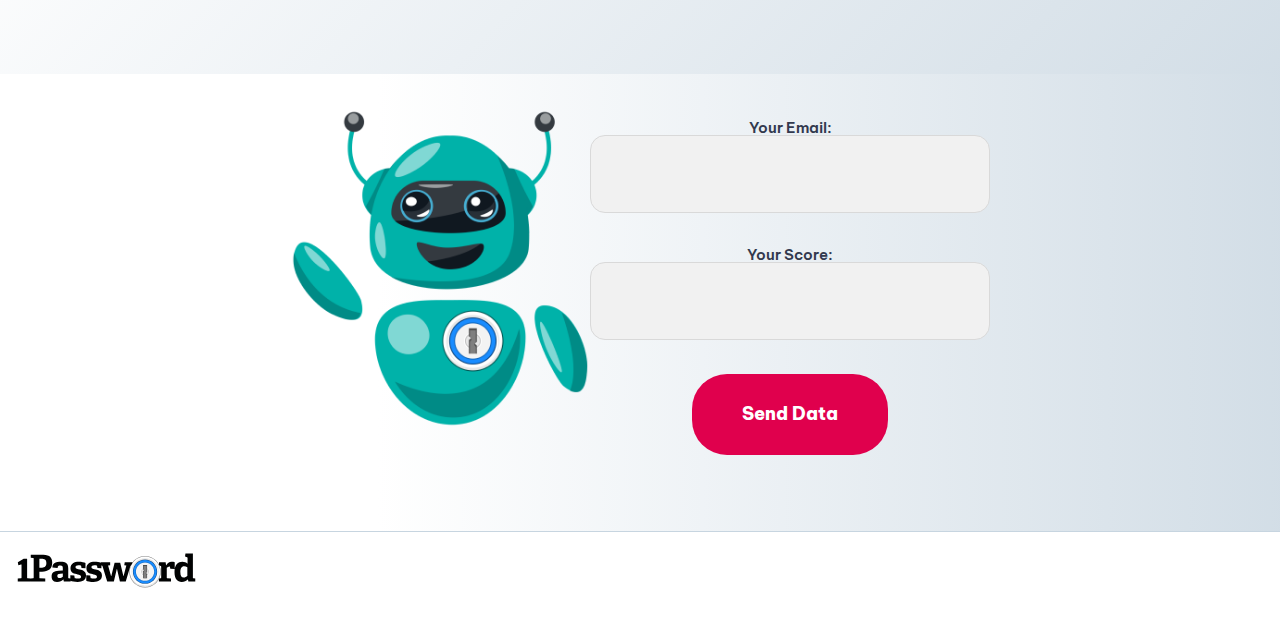
==== commit 0ad565ee: "stiles added" ====
--- a/index.html
+++ b/index.html
@@ -383,17 +383,18 @@
   <section id="section10">
     <!-- Section 10 content goes here -->
     <div class="wrapper">
-
-      <div class="section10__info">
-
-
-
-        <div class="section1_info_right">
-          <img class="robot" src="img/elements/robot.png" alt="Robot">
-        </div>
-
-      </div>
-      <!-- 
+      <div class="section10_centr">
+
+        <div class="section10__info">
+
+
+
+          <div class="section10__info_right">
+            <img class="section10__info_right" src="img/elements/robot.png" alt="Robot">
+          </div>
+
+        </div>
+        <!-- 
       <form id="formResult">
         <div class="section10_form">
           <div class="form__text">
@@ -407,14 +408,16 @@
         </div>
       </form> -->
 
-      <form method="post" id="sendUserResult" action="sendResult.php">
-        <label for="email">Email:</label>
-        <input type="text" name="email" id="userEmailResult" required><br><br>
-        <label for="score">Score:</label>
-        <input type="text" name="score" id="userFinalScore" required><br><br>
-        <input type="submit" value="Send Data">
-      </form>
-
+        <form class="user__answer" method="post" id="sendUserResult" action="sendResult.php">
+          <label class="answer__label" for="email">Your Email:</label>
+          <input class="answer__field" type="text" name="email" id="userEmailResult" required readonly><br><br>
+          <label class="answer__label" for="score">Your Score:</label>
+          <input class="answer__field answer__bottom" type="text" name="score" id="userFinalScore" required
+            readonly><br><br>
+          <input type="submit" class="form_btn" value="Send Data">
+        </form>
+
+      </div>
 
     </div>
   </section>
--- a/css/style.css
+++ b/css/style.css
@@ -112,7 +112,8 @@
 #section2,
 #section4,
 #section6,
-#section8 {
+#section8,
+#section10 {
   background: linear-gradient(90deg, #FFF 29.52%, #C7D5E0 118.05%);
   padding-bottom: 30px;
 }
@@ -147,7 +148,53 @@
   /* margin-bottom: 20px; */
 }
 
-.robot {
+.section10_centr {
+  padding: 30px 20px 30px 20px;
+  margin: 0 auto;
+  text-align: center;
+  display: flex;
+  align-items: center;
+  justify-content: center;
+  flex-wrap: wrap;
+  /* justify-content: space-around; */
+  /* flex-direction: column; */
+
+}
+
+.answer__bottom {
+  margin-bottom: 30px;
+}
+
+.section10__info_right {
+  max-width: 300px;
+  width: 100%;
+  margin-bottom: 20px;
+}
+
+.user__answer {
+  max-width: 400px;
+  width: 100%;
+}
+
+.answer__field {
+  pointer-events: none;
+  max-width: 600px;
+  width: 100%;
+  padding: 30px 30px;
+  background-color: #F1F1F1;
+  border: 1px solid #D9D9D9;
+  border-radius: 15px;
+  margin-bottom: 20px;
+}
+
+.answer__label {
+  font-size: 15px;
+  font-weight: 600;
+  color: #32394E;
+  max-width: 700px;
+}
+
+.answer__field .robot {
   width: 100%;
   height: 100%;
   object-fit: cover;
